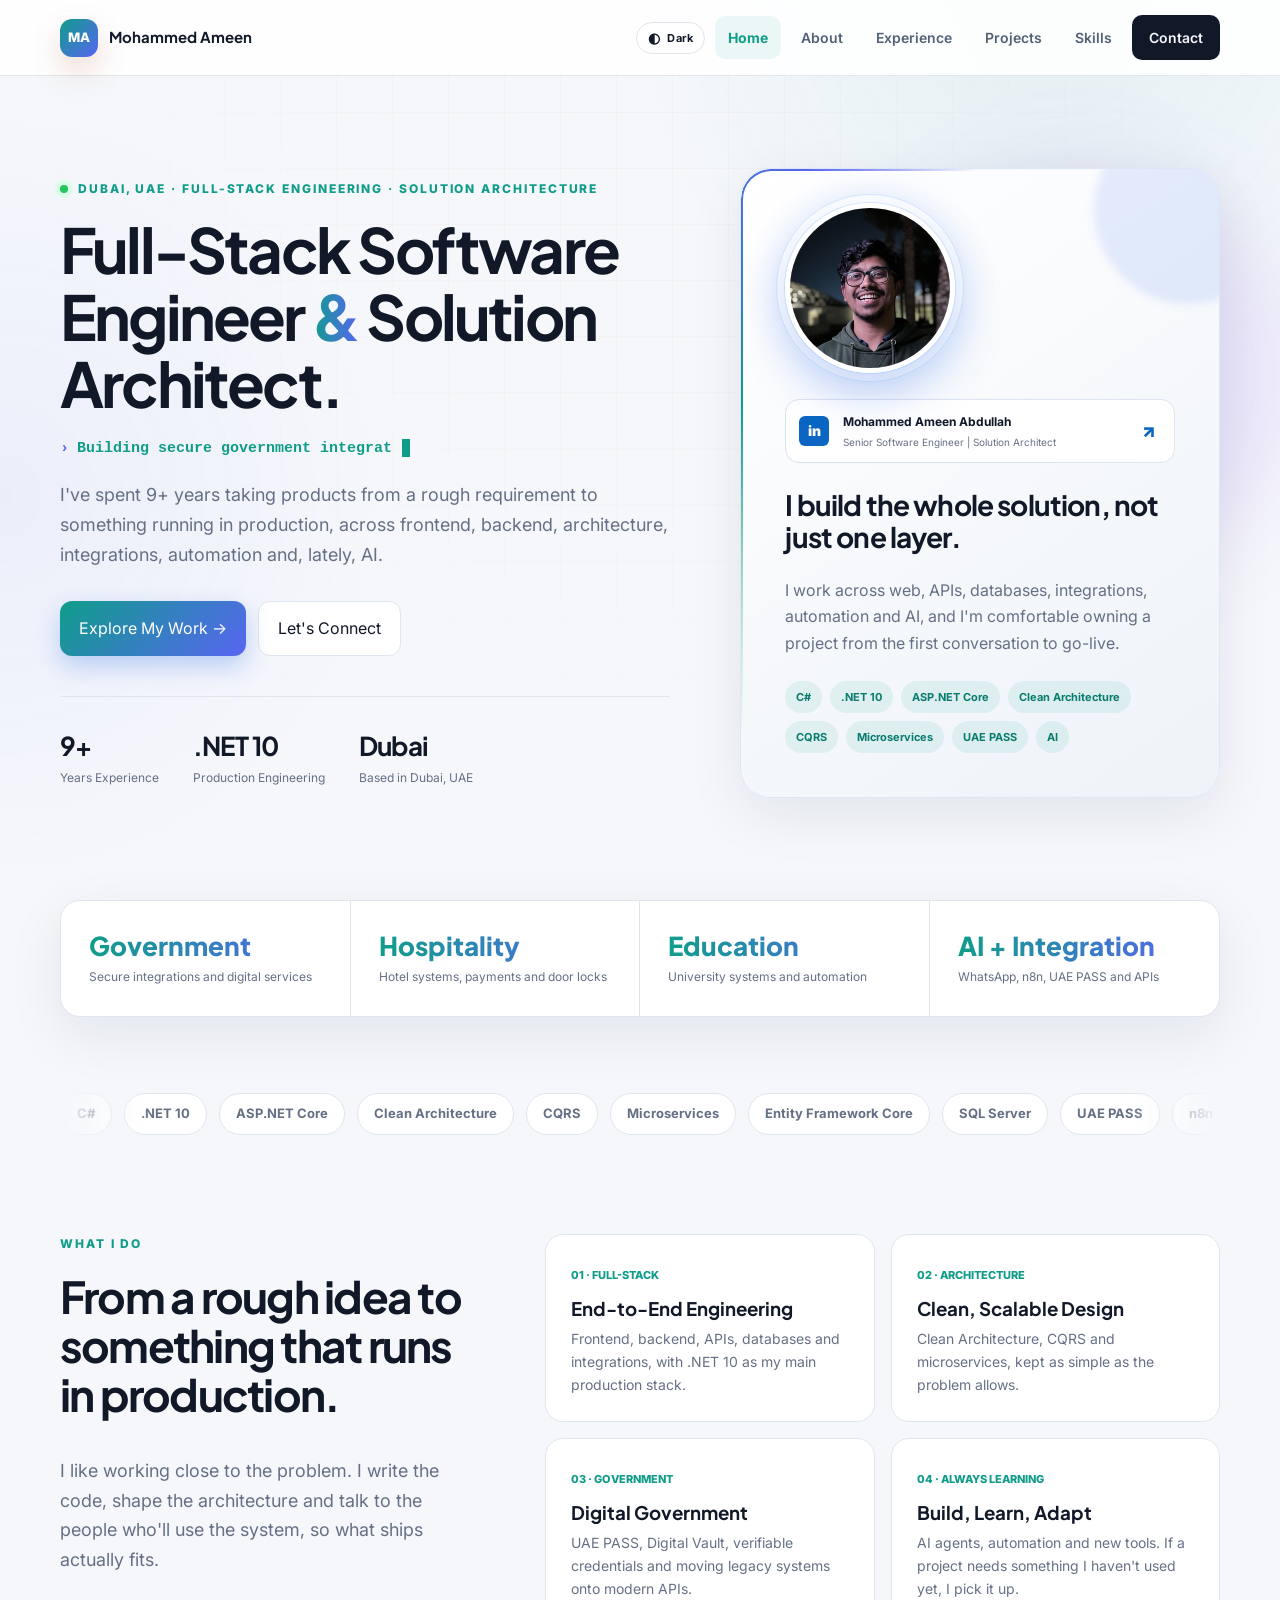
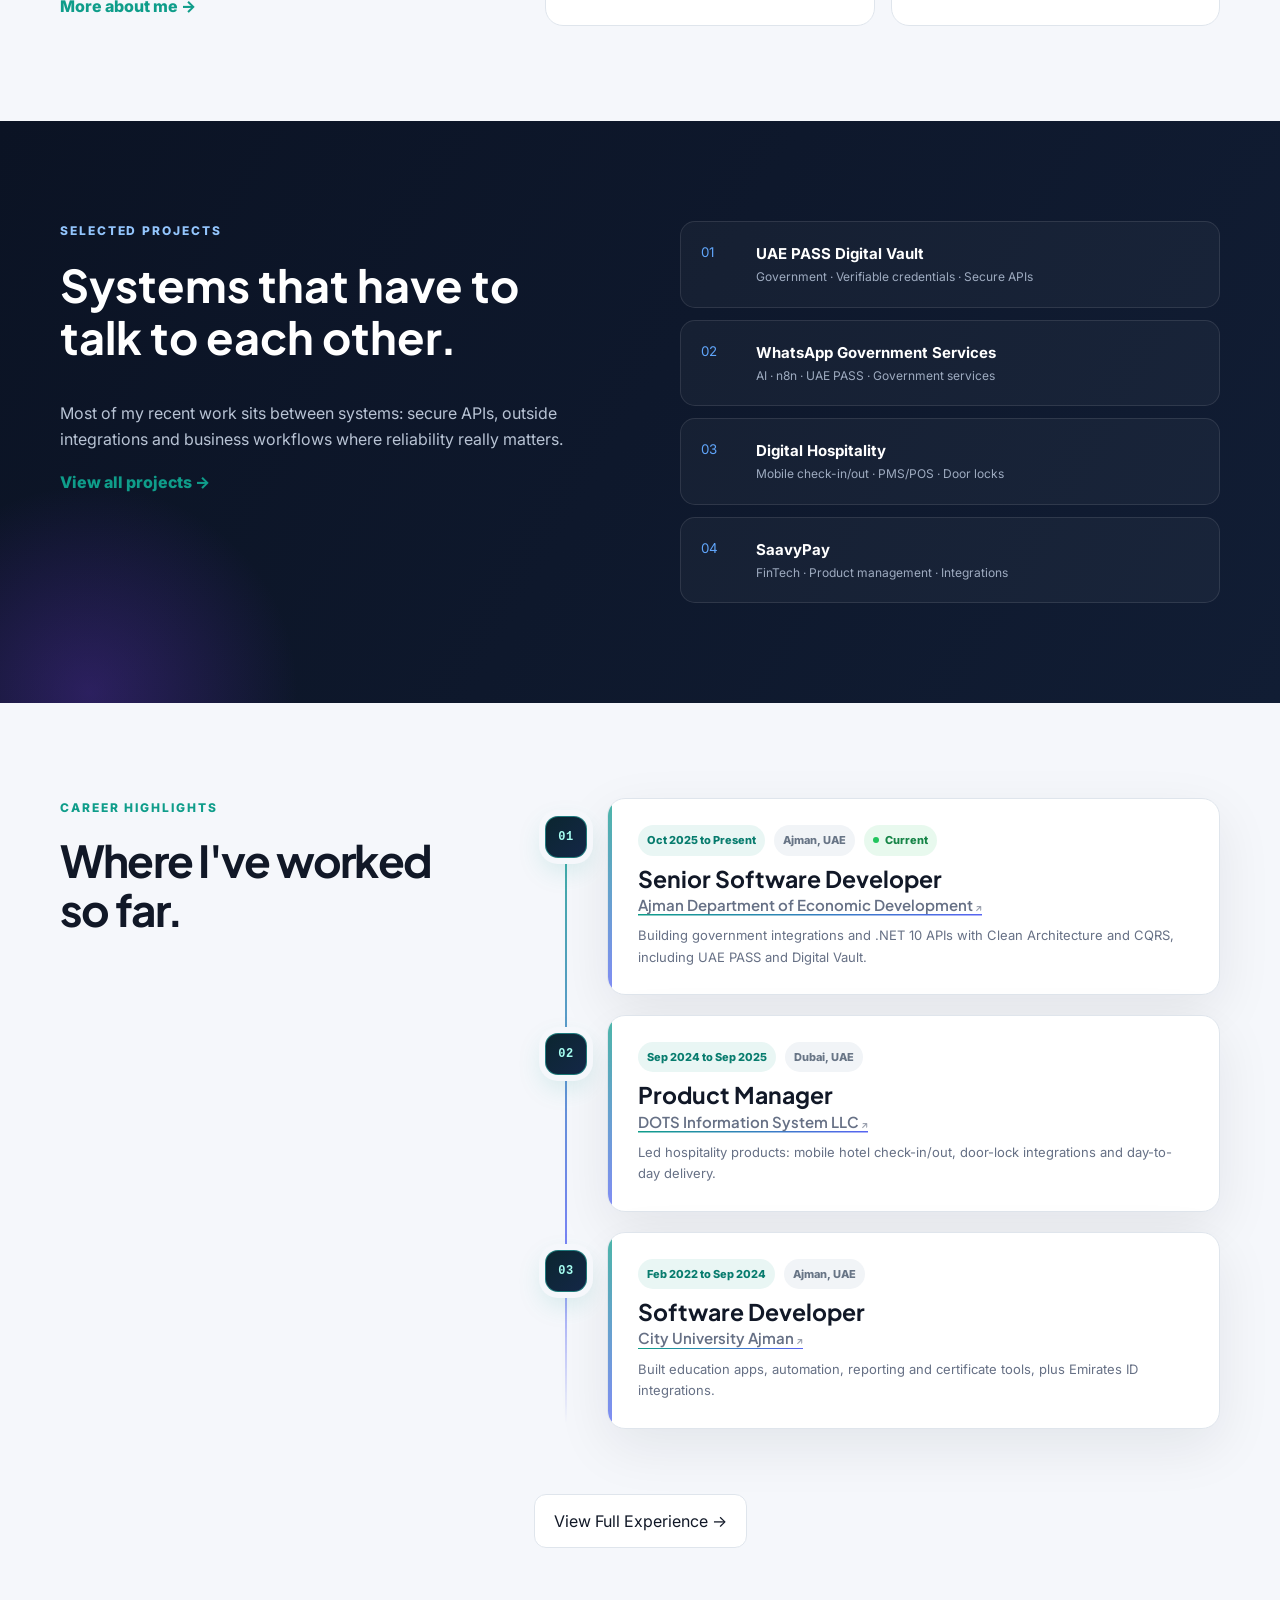
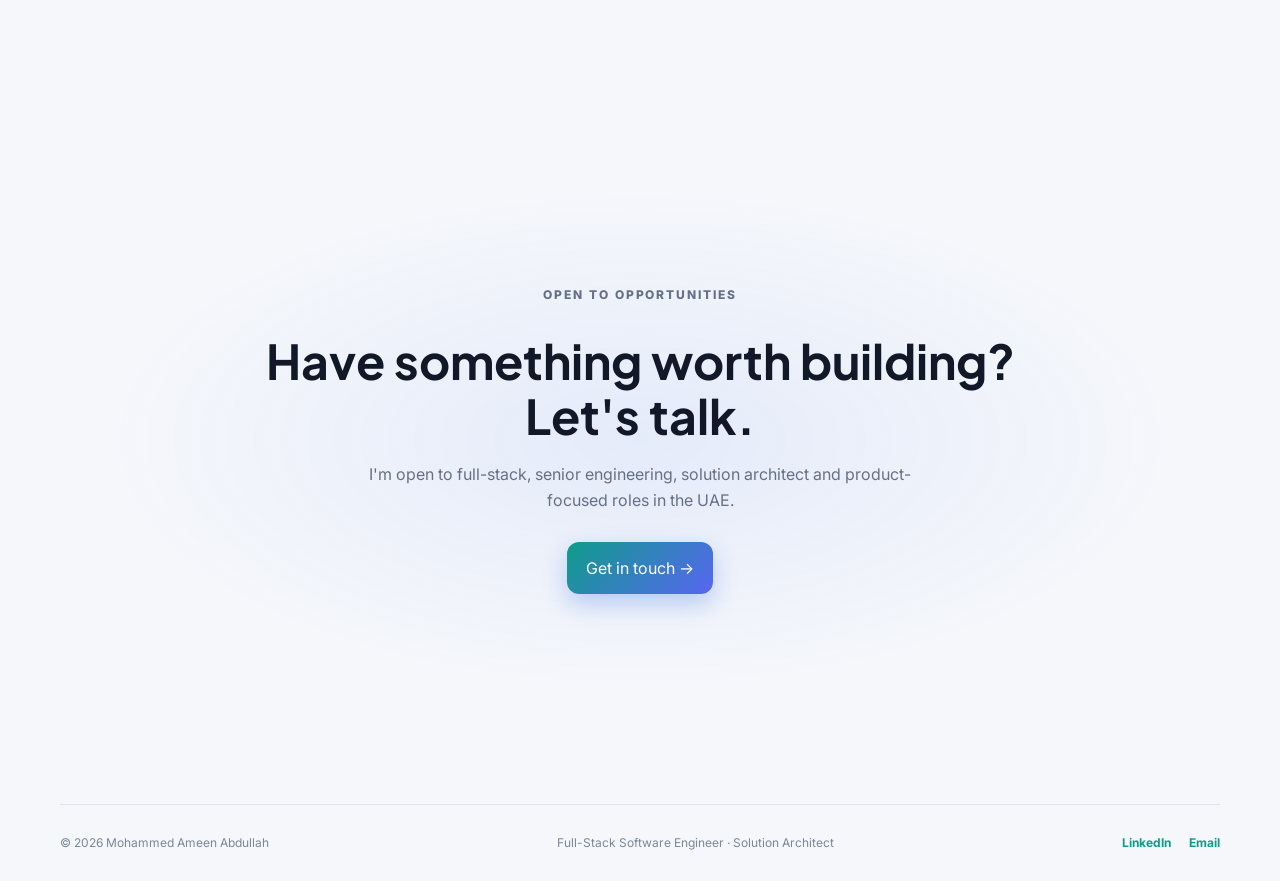
==== index.html @ 60e70b15 "Add files via upload" ====
<!DOCTYPE html>
<html lang="en">
<head>
  <meta charset="UTF-8">
  <meta name="viewport" content="width=device-width, initial-scale=1.0">
  <meta name="description" content="Mohammed Ameen Abdullah is a senior software engineer and solution architect in Dubai. He builds .NET 10 systems, government integrations, UAE PASS services and AI-powered workflows.">
  <meta name="author" content="Mohammed Ameen Abdullah">
  <meta property="og:title" content="Mohammed Ameen Abdullah | Senior Software Engineer & Solution Architect">
  <meta property="og:description" content="Senior .NET 10 engineer and solution architect building enterprise systems, government integrations and AI-powered workflows.">
  <meta property="og:type" content="website">
  <title>Mohammed Ameen Abdullah | Senior Software Engineer & Solution Architect</title>
    <link rel="preconnect" href="https://fonts.googleapis.com">
  <link rel="preconnect" href="https://fonts.gstatic.com" crossorigin>
  <link href="https://fonts.googleapis.com/css2?family=Inter:wght@400;500;600;700;800&family=Plus+Jakarta+Sans:wght@600;700;800&display=swap" rel="stylesheet">
  <link rel="stylesheet" href="styles.css">
  <meta name="theme-color" content="#0f9d8a">
  <script>try{var t=localStorage.getItem('portfolio-theme')||(matchMedia('(prefers-color-scheme: dark)').matches?'dark':'light');document.documentElement.setAttribute('data-theme',t)}catch(e){}</script>
</head>
<body>
  <div class="progress"></div>

  <header class="site-header">
    <a class="brand" href="index.html" aria-label="Mohammed Ameen Abdullah home">
      <span>MA</span>
      <strong>Mohammed Ameen</strong>
    </a>
    <button class="menu" type="button" aria-label="Open navigation" aria-expanded="false"><i></i><i></i><i></i></button>
<button class="theme-toggle" type="button" aria-label="Toggle light and dark theme" title="Toggle theme"><span class="theme-icon">◐</span><span class="theme-label">Theme</span></button>
    <nav class="nav" aria-label="Main navigation">
      <a href="index.html" class="active">Home</a>
      <a href="about.html">About</a>
      <a href="experience.html">Experience</a>
      <a href="projects.html">Projects</a>
      <a href="skills.html">Skills</a>
      <a href="contact.html" class="nav-cta">Contact</a>
    </nav>
  </header>

  <main>
    <section class="hero">
      <div class="reveal">
        <p class="eyebrow"><span class="pulse"></span>DUBAI, UAE · FULL-STACK ENGINEERING · SOLUTION ARCHITECTURE</p>
        <h1>Full-Stack Software Engineer <em>&amp;</em> Solution Architect.</h1>
        <p class="typed-line" aria-live="polite"><b>›</b> <span id="typed">Building secure government integrations</span><i class="caret"></i></p>
        <p class="lead">I've spent 9+ years taking products from a rough requirement to something running in production, across frontend, backend, architecture, integrations, automation and, lately, AI.</p>
        <div class="actions">
          <a class="btn primary" href="projects.html">Explore My Work →</a>
          <a class="btn ghost" href="contact.html">Let's Connect</a>
        </div>
        <div class="quick-facts">
          <div><b data-count="9" data-suffix="+">9+</b><span>Years Experience</span></div>
          <div><b>.NET 10</b><span>Production Engineering</span></div>
          <div><b>Dubai</b><span>Based in Dubai, UAE</span></div>
        </div>
      </div>

      <div class="hero-card profile-hero reveal">
        <div class="card-glow"></div>
        <div class="profile-photo-wrap">
          <img class="profile-photo" src="profile.jpg" alt="Mohammed Ameen Abdullah" onerror="this.style.display='none';this.nextElementSibling.style.display='grid';">
          <div class="profile-mark profile-fallback" aria-hidden="true">MA</div>
        </div>
        <div class="linkedin-profile-badge">
          <span class="linkedin-icon">in</span>
          <div><strong>Mohammed Ameen Abdullah</strong><small>Senior Software Engineer | Solution Architect</small></div>
          <a href="https://www.linkedin.com/in/mhdamn" target="_blank" rel="noopener noreferrer" aria-label="Open LinkedIn profile">↗</a>
        </div>
        <h2>I build the whole solution, not just one layer.</h2>
        <p>I work across web, APIs, databases, integrations, automation and AI, and I'm comfortable owning a project from the first conversation to go-live.</p>
        <div class="mini-stack">
          <span>C#</span><span>.NET 10</span><span>ASP.NET Core</span><span>Clean Architecture</span><span>CQRS</span><span>Microservices</span><span>UAE PASS</span><span>AI</span>
        </div>
      </div>
    </section>

    <div class="stats reveal">
      <div><strong>Government</strong><span>Secure integrations and digital services</span></div>
      <div><strong>Hospitality</strong><span>Hotel systems, payments and door locks</span></div>
      <div><strong>Education</strong><span>University systems and automation</span></div>
      <div><strong>AI + Integration</strong><span>WhatsApp, n8n, UAE PASS and APIs</span></div>
    </div>

    <div class="marquee reveal" aria-label="Technologies">
      <div class="marquee-track">
        <span>C#</span><span>.NET 10</span><span>ASP.NET Core</span><span>Clean Architecture</span><span>CQRS</span><span>Microservices</span><span>Entity Framework Core</span><span>SQL Server</span><span>UAE PASS</span><span>n8n</span><span>AI Agents</span><span>Azure DevOps</span>
        <span>C#</span><span>.NET 10</span><span>ASP.NET Core</span><span>Clean Architecture</span><span>CQRS</span><span>Microservices</span><span>Entity Framework Core</span><span>SQL Server</span><span>UAE PASS</span><span>n8n</span><span>AI Agents</span><span>Azure DevOps</span>
      </div>
    </div>

    <section class="section">
      <div class="split">
        <div class="reveal">
          <p class="eyebrow">WHAT I DO</p>
          <h2 class="section-title">From a rough idea to something that runs in production.</h2>
          <p class="lead">I like working close to the problem. I write the code, shape the architecture and talk to the people who'll use the system, so what ships actually fits.</p>
          <a class="text-link" href="about.html">More about me →</a>
        </div>
        <div class="feature-grid">
          <article class="reveal"><span>01 · FULL-STACK</span><h3>End-to-End Engineering</h3><p>Frontend, backend, APIs, databases and integrations, with .NET 10 as my main production stack.</p></article>
          <article class="reveal"><span>02 · ARCHITECTURE</span><h3>Clean, Scalable Design</h3><p>Clean Architecture, CQRS and microservices, kept as simple as the problem allows.</p></article>
          <article class="reveal"><span>03 · GOVERNMENT</span><h3>Digital Government</h3><p>UAE PASS, Digital Vault, verifiable credentials and moving legacy systems onto modern APIs.</p></article>
          <article class="reveal"><span>04 · ALWAYS LEARNING</span><h3>Build, Learn, Adapt</h3><p>AI agents, automation and new tools. If a project needs something I haven't used yet, I pick it up.</p></article>
        </div>
      </div>
    </section>

    <section class="dark-band">
      <div class="reveal">
        <p class="eyebrow light">SELECTED PROJECTS</p>
        <h2>Systems that have to talk to each other.</h2>
        <p>Most of my recent work sits between systems: secure APIs, outside integrations and business workflows where reliability really matters.</p>
        <a class="text-link" href="projects.html">View all projects →</a>
      </div>
      <div class="project-preview reveal">
        <div><small>01</small><b>UAE PASS Digital Vault</b><span>Government · Verifiable credentials · Secure APIs</span></div>
        <div><small>02</small><b>WhatsApp Government Services</b><span>AI · n8n · UAE PASS · Government services</span></div>
        <div><small>03</small><b>Digital Hospitality</b><span>Mobile check-in/out · PMS/POS · Door locks</span></div>
        <div><small>04</small><b>SaavyPay</b><span>FinTech · Product management · Integrations</span></div>
      </div>
    </section>

    <section class="section">
      <div class="split split-timeline">
        <div class="reveal">
          <p class="eyebrow">CAREER HIGHLIGHTS</p>
          <h2 class="section-title">Where I've worked so far.</h2>
        </div>
        <div class="experience-timeline compact reveal">
          <article class="experience-item is-current"><div class="experience-marker"><span>01</span></div><div class="experience-card"><div class="timeline-meta"><span>Oct 2025 to Present</span><span>Ajman, UAE</span><span class="now-badge"><i></i>Current</span></div><h2>Senior Software Developer</h2><h3><a class="company-link" href="https://www.ajmanded.ae/en" target="_blank" rel="noopener noreferrer">Ajman Department of Economic Development</a></h3><p>Building government integrations and .NET 10 APIs with Clean Architecture and CQRS, including UAE PASS and Digital Vault.</p></div></article>
          <article class="experience-item"><div class="experience-marker"><span>02</span></div><div class="experience-card"><div class="timeline-meta"><span>Sep 2024 to Sep 2025</span><span>Dubai, UAE</span></div><h2>Product Manager</h2><h3><a class="company-link" href="https://www.dotsinfosys.com/" target="_blank" rel="noopener noreferrer">DOTS Information System LLC</a></h3><p>Led hospitality products: mobile hotel check-in/out, door-lock integrations and day-to-day delivery.</p></div></article>
          <article class="experience-item"><div class="experience-marker"><span>03</span></div><div class="experience-card"><div class="timeline-meta"><span>Feb 2022 to Sep 2024</span><span>Ajman, UAE</span></div><h2>Software Developer</h2><h3><a class="company-link" href="https://cu.ac.ae/" target="_blank" rel="noopener noreferrer">City University Ajman</a></h3><p>Built education apps, automation, reporting and certificate tools, plus Emirates ID integrations.</p></div></article>
        </div>
      </div>
      <div class="actions reveal" style="justify-content:center;margin-top:35px"><a class="btn ghost" href="experience.html">View Full Experience →</a></div>
    </section>


    <section class="section">
      <div class="cta reveal">
        <p class="eyebrow">OPEN TO OPPORTUNITIES</p>
        <h2>Have something worth building? Let's talk.</h2>
        <p>I'm open to full-stack, senior engineering, solution architect and product-focused roles in the UAE.</p>
        <a class="btn primary" href="contact.html">Get in touch →</a>
      </div>
    </section>
  </main>
  <footer>
    <span>© 2026 Mohammed Ameen Abdullah</span>
    <span>Full-Stack Software Engineer · Solution Architect</span>
    <span class="footer-links"><a href="https://www.linkedin.com/in/mhdamn" target="_blank" rel="noopener noreferrer">LinkedIn</a><a href="mailto:ameen412@gmail.com">Email</a></span>
  </footer>
  <script src="script.js"></script>
</body>
</html>
---- styles.css ----
:root{
 --bg:#f7f9fc; --surface:#ffffff; --ink:#132238; --muted:#64748b; --line:#e2e8f0;
 --accent:#2563eb; --accent2:#7c3aed; --dark:#101827; --dark2:#172033;
 --shadow:0 18px 50px rgba(15,23,42,.08); --radius:22px; --max:1160px;
}
*{box-sizing:border-box} html{scroll-behavior:smooth} body{margin:0;background:var(--bg);color:var(--ink);font-family:Inter,system-ui,sans-serif;line-height:1.65}
body:before{content:"";position:fixed;inset:0;pointer-events:none;background:radial-gradient(circle at 80% 0%,rgba(37,99,235,.07),transparent 32%),radial-gradient(circle at 0% 60%,rgba(124,58,237,.045),transparent 28%);z-index:-1}
a{color:inherit;text-decoration:none}.site-header{position:sticky;top:0;z-index:20;background:rgba(255,255,255,.86);backdrop-filter:blur(16px);border-bottom:1px solid rgba(226,232,240,.8);height:76px;display:flex;align-items:center;justify-content:space-between;padding:0 max(24px,calc((100vw - var(--max))/2))}
.brand{display:flex;align-items:center;gap:11px;font-weight:800}.brand span{display:grid;place-items:center;width:38px;height:38px;border-radius:12px;background:linear-gradient(135deg,var(--accent),var(--accent2));color:#fff;font-size:13px}.brand strong{font-family:"Plus Jakarta Sans";font-size:15px}
.nav{display:flex;align-items:center;gap:7px}.nav a{padding:10px 13px;border-radius:10px;color:#526174;font-size:14px;font-weight:600;transition:.25s}.nav a:hover,.nav a.active{color:var(--accent);background:#eff6ff}.nav .nav-cta{background:var(--ink);color:#fff;padding:11px 17px}.nav .nav-cta:hover{background:#24364f;color:#fff}
.menu{display:none;border:0;background:none;padding:10px}.menu i{display:block;width:23px;height:2px;background:var(--ink);margin:5px}
main{overflow:hidden}.hero,.section{width:min(var(--max),calc(100% - 48px));margin:auto}.hero{min-height:calc(100vh - 76px);display:grid;grid-template-columns:1.12fr .88fr;gap:70px;align-items:center;padding:75px 0 85px}.eyebrow{font-size:12px;letter-spacing:.16em;font-weight:800;color:var(--accent);margin:0 0 18px;text-transform:uppercase}.eyebrow.light{color:#93c5fd}.pulse{display:inline-block;width:8px;height:8px;border-radius:50%;background:#22c55e;box-shadow:0 0 0 5px #dcfce7;margin-right:10px}
h1,h2,h3{font-family:"Plus Jakarta Sans",Inter,sans-serif;line-height:1.15;margin-top:0}.hero h1{font-size:clamp(43px,5.5vw,70px);letter-spacing:-.055em;margin:0 0 25px;max-width:760px}.hero h1 em{font-style:normal;color:var(--accent)}.lead{font-size:18px;color:var(--muted);max-width:700px}.actions{display:flex;gap:12px;flex-wrap:wrap;margin:32px 0}.btn{display:inline-flex;align-items:center;gap:12px;border-radius:12px;padding:13px 19px;font-weight:700;font-size:14px;transition:transform .25s,box-shadow .25s,background .25s}.btn:hover{transform:translateY(-3px);box-shadow:0 12px 25px rgba(15,23,42,.12)}.primary{background:var(--accent);color:#fff}.ghost{background:#fff;border:1px solid var(--line)}
.quick-facts{display:flex;gap:34px;margin-top:40px}.quick-facts div{display:flex;flex-direction:column}.quick-facts b{font-size:22px}.quick-facts span{font-size:12px;color:var(--muted)}
.hero-card{background:linear-gradient(145deg,#fff,#f1f6ff);border:1px solid #dce6f5;border-radius:30px;padding:44px;box-shadow:var(--shadow);position:relative;overflow:hidden}.card-glow{position:absolute;width:190px;height:190px;border-radius:50%;background:rgba(37,99,235,.11);filter:blur(4px);right:-65px;top:-55px}.profile-mark{width:84px;height:84px;border-radius:24px;display:grid;place-items:center;background:linear-gradient(135deg,var(--accent),var(--accent2));color:#fff;font:800 27px "Plus Jakarta Sans";margin-bottom:34px;box-shadow:0 15px 30px rgba(37,99,235,.25)}.hero-card h2{font-size:30px}.hero-card p{color:var(--muted)}.mini-stack{display:flex;gap:8px;flex-wrap:wrap;margin-top:25px}.mini-stack span,.pill,.tag{display:inline-block;background:#eef4ff;color:#2454a6;border-radius:999px;padding:7px 11px;font-size:11px;font-weight:700}
.stats{display:grid;grid-template-columns:repeat(4,1fr);background:#fff;border:1px solid var(--line);border-radius:20px;box-shadow:var(--shadow);margin-bottom:100px}.stats div{padding:28px;border-right:1px solid var(--line)}.stats div:last-child{border:0}.stats strong{display:block;font:800 29px "Plus Jakarta Sans"}.stats span{font-size:12px;color:var(--muted)}
.section{padding:95px 0}.split{display:grid;grid-template-columns:.75fr 1.25fr;gap:80px}.section-title{font-size:44px;letter-spacing:-.04em}.feature-grid{display:grid;grid-template-columns:1fr 1fr;gap:16px}.feature-grid article,.info-card,.skill-card{background:#fff;border:1px solid var(--line);border-radius:18px;padding:25px;transition:.3s}.feature-grid article:hover,.info-card:hover,.skill-card:hover{transform:translateY(-6px);box-shadow:var(--shadow);border-color:#c7d7f2}.feature-grid span{font-size:11px;color:var(--accent);font-weight:800}.feature-grid h3{margin:12px 0 7px}.feature-grid p,.info-card p,.skill-card p{color:var(--muted);font-size:14px;margin:0}
.dark-band{width:100%;max-width:none;padding:100px max(24px,calc((100vw - var(--max))/2));background:linear-gradient(120deg,var(--dark),var(--dark2));color:#fff;display:grid;grid-template-columns:1fr 1fr;gap:80px}.dark-band h2{font-size:45px;max-width:650px}.dark-band p{color:#b8c3d4;max-width:620px}.text-link{color:#93c5fd;font-weight:800}.project-preview{display:grid;gap:12px}.project-preview div{border:1px solid rgba(255,255,255,.1);padding:20px;border-radius:15px;display:grid;grid-template-columns:45px 1fr;column-gap:10px;background:rgba(255,255,255,.035);transition:.25s}.project-preview div:hover{transform:translateX(6px);background:rgba(255,255,255,.07)}.project-preview small{grid-row:span 2;color:#60a5fa}.project-preview b{font-size:15px}.project-preview span{color:#9eabc0;font-size:12px}.cta{text-align:center;padding:115px 0}.cta h2{font-size:48px;max-width:780px;margin:0 auto 18px}.cta p{color:var(--muted);max-width:600px;margin:0 auto 28px}
.page-hero{width:min(900px,calc(100% - 48px));margin:auto;padding:105px 0 55px}.page-hero h1{font-size:clamp(44px,6vw,68px);letter-spacing:-.05em}.page-hero .lead{font-size:19px}.content-section{display:grid;grid-template-columns:1.3fr .7fr;gap:60px}.prose h2{font-size:34px}.prose p{color:#536174;font-size:16px}.highlight-card{background:#fff;border:1px solid var(--line);border-radius:22px;padding:30px;box-shadow:var(--shadow)}.highlight-card h3{font-size:22px}.highlight-card li{margin:12px 0;color:#536174}.cards-3{display:grid;grid-template-columns:repeat(3,1fr);gap:16px}.info-card span{color:var(--accent);font-size:11px;font-weight:800;text-transform:uppercase;letter-spacing:.12em}.info-card h3{margin:12px 0}.education{border-top:1px solid var(--line)}.education h2{font-size:32px}.education p{color:var(--muted)}.timeline{position:relative}.timeline:before{content:"";position:absolute;left:10px;top:95px;bottom:80px;width:1px;background:#dbe4ef}.timeline-card{position:relative;margin:0 0 25px;padding:30px 35px 32px 55px;background:#fff;border:1px solid var(--line);border-radius:20px;box-shadow:0 8px 30px rgba(15,23,42,.04)}.timeline-dot{position:absolute;left:3px;top:34px;width:15px;height:15px;border-radius:50%;background:var(--accent);border:4px solid #dbeafe}.timeline-meta{display:flex;gap:12px;margin-bottom:16px}.timeline-meta span{font-size:11px;font-weight:800;color:var(--accent);background:#eff6ff;padding:6px 9px;border-radius:999px}.timeline-meta span+span{color:#66758a;background:#f1f5f9}.timeline-card h2{margin-bottom:5px}.timeline-card h3{margin-bottom:2px;color:#42536b}.muted{color:var(--muted);font-size:13px}.timeline-card p{color:#536174}.timeline-card li{margin:8px 0;color:#536174}.project-list{display:grid;gap:18px}.project-card{display:grid;grid-template-columns:85px 1fr;gap:25px;background:#fff;border:1px solid var(--line);border-radius:22px;padding:32px;transition:.3s}.project-card:hover{transform:translateY(-5px);box-shadow:var(--shadow)}.project-num{font:800 25px "Plus Jakarta Sans";color:#c1cfdf}.project-card h2{font-size:27px;margin:10px 0}.project-card p{color:var(--muted)}.project-card li{color:#536174;margin:8px 0}.skill-grid{display:grid;grid-template-columns:repeat(3,1fr);gap:16px}.skill-card h3{margin-bottom:9px;font-size:18px}.compact{margin-top:30px}.contact-grid{display:grid;grid-template-columns:1fr 1fr;gap:90px;align-items:start}.contact-grid h2{font-size:47px}.contact-card{background:#fff;border:1px solid var(--line);border-radius:22px;box-shadow:var(--shadow);overflow:hidden}.contact-card>a,.contact-card>div{display:flex;flex-direction:column;padding:25px;border-bottom:1px solid var(--line)}.contact-card>*:last-child{border-bottom:0}.contact-card span{font-size:11px;text-transform:uppercase;letter-spacing:.12em;color:var(--muted);font-weight:800}.contact-card strong{font-size:18px;margin-top:4px}.note{padding:24px;border:1px dashed #bfd0e5;border-radius:16px;background:#fff;color:var(--muted)}footer{border-top:1px solid var(--line);width:min(var(--max),calc(100% - 48px));margin:auto;padding:28px 0;display:flex;justify-content:space-between;color:#7a8798;font-size:12px}.progress{position:fixed;z-index:100;top:0;left:0;height:3px;width:0;background:linear-gradient(90deg,var(--accent),var(--accent2))}
.reveal{opacity:0;transform:translateY(22px);transition:opacity .75s ease,transform .75s cubic-bezier(.2,.7,.2,1)}.reveal.visible{opacity:1;transform:none}
@media(max-width:850px){.nav{display:none;position:absolute;left:16px;right:16px;top:68px;background:#fff;border:1px solid var(--line);padding:10px;border-radius:15px;box-shadow:var(--shadow);flex-direction:column;align-items:stretch}.nav.open{display:flex}.nav a{padding:12px}.menu{display:block}.hero,.split,.content-section,.dark-band,.contact-grid{grid-template-columns:1fr}.hero{padding-top:60px;gap:45px}.hero-card{padding:32px}.stats{grid-template-columns:1fr 1fr}.stats div:nth-child(2){border-right:0}.stats div{border-bottom:1px solid var(--line)}.feature-grid,.cards-3,.skill-grid{grid-template-columns:1fr 1fr}.dark-band{gap:45px}.section-title{font-size:38px}.page-hero{padding-top:75px}}
@media(max-width:560px){.hero,.section,.page-hero{width:min(100% - 32px, var(--max))}.site-header{padding:0 16px}.brand strong{font-size:13px}.hero h1{font-size:43px}.quick-facts{gap:20px}.stats{grid-template-columns:1fr}.stats div,.stats div:nth-child(2){border-right:0}.feature-grid,.cards-3,.skill-grid{grid-template-columns:1fr}.dark-band{padding:75px 16px}.dark-band h2,.cta h2{font-size:36px}.project-card{grid-template-columns:1fr}.project-num{font-size:19px}.timeline-card{padding-left:35px}.timeline:before{left:7px}.timeline-dot{left:0}footer{flex-direction:column;gap:7px}.contact-grid h2{font-size:38px}}


/* Company links / office details */
.company-meta{
  display:flex;
  flex-wrap:wrap;
  align-items:center;
  gap:10px 18px;
  margin:9px 0 16px;
}
.company-meta a{
  display:inline-flex;
  align-items:center;
  gap:5px;
  color:var(--accent);
  background:#eff6ff;
  border:1px solid #dbeafe;
  padding:7px 11px;
  border-radius:999px;
  font-size:11px;
  font-weight:800;
  transition:.25s ease;
}
.company-meta a:hover{
  background:#dbeafe;
  transform:translateY(-2px);
}
.company-meta span{
  color:#7b8798;
  font-size:11px;
  font-weight:600;
}

.experience-note{
  color:#7b8798;
  font-size:12px;
  margin:0 0 22px 0;
  padding-left:2px;
}

/* LinkedIn / profile enhancements */
.linkedin-btn{background:#0a66c2;color:#fff;border-color:#0a66c2}
.linkedin-btn:hover{background:#084f96;color:#fff}
.profile-hero{padding-top:34px}
.profile-photo-wrap{position:relative;width:132px;height:132px;margin-bottom:22px}
.profile-photo,.profile-fallback{width:132px;height:132px;border-radius:50%;object-fit:cover}
.profile-photo{border:5px solid #fff;box-shadow:0 15px 35px rgba(37,99,235,.2)}
.profile-fallback{display:grid;place-items:center;background:linear-gradient(135deg,var(--accent),var(--accent2));color:#fff;font:800 38px "Plus Jakarta Sans",Inter,sans-serif;box-shadow:0 15px 35px rgba(37,99,235,.2)}
.linkedin-profile-badge{display:grid;grid-template-columns:34px 1fr 25px;align-items:center;gap:10px;padding:12px 13px;margin:0 0 26px;border:1px solid #dbe4ef;border-radius:14px;background:#fff}
.linkedin-icon,.linkedin-big-icon{display:grid;place-items:center;background:#0a66c2;color:#fff;font-weight:900;border-radius:6px}
.linkedin-icon{width:30px;height:30px;font-size:14px}
.linkedin-profile-badge strong,.linkedin-profile-badge small{display:block}
.linkedin-profile-badge strong{font-size:12px}
.linkedin-profile-badge small{font-size:10px;color:var(--muted);margin-top:2px}
.linkedin-profile-badge>a{color:#0a66c2;font-weight:900;font-size:18px;text-align:center}
.linkedin-section{padding-top:30px}
.linkedin-card{display:grid;grid-template-columns:62px 1fr auto;align-items:center;gap:25px;padding:32px;background:#fff;border:1px solid #dbe4ef;border-radius:22px;box-shadow:var(--shadow)}
.linkedin-card h2{margin:0 0 8px;font-size:30px}
.linkedin-card p:not(.eyebrow){color:var(--muted);margin:0;max-width:700px}
.linkedin-big-icon{width:62px;height:62px;font-size:27px;border-radius:15px}
footer a{color:var(--accent);font-weight:700}
@media(max-width:850px){.linkedin-card{grid-template-columns:62px 1fr}.linkedin-card .btn{grid-column:1/-1;justify-self:start}}
@media(max-width:560px){.linkedin-card{grid-template-columns:1fr}.linkedin-big-icon{width:56px;height:56px}.profile-photo-wrap,.profile-photo,.profile-fallback{width:112px;height:112px}}

/* =========================
   FUTURISTIC THEME SYSTEM
   ========================= */
:root{
  --bg:#f7f9fc; --surface:#ffffff; --surface2:#f0f5fb; --ink:#132238; --muted:#64748b; --line:#e2e8f0;
  --accent:#2563eb; --accent2:#7c3aed; --dark:#101827; --dark2:#172033;
  --shadow:0 18px 50px rgba(15,23,42,.08); --radius:22px; --max:1160px;
}
html[data-theme="dark"]{
  --bg:#070b14; --surface:#0d1422; --surface2:#111b2d; --ink:#edf5ff; --muted:#9aa9bd; --line:#223149;
  --accent:#5ea1ff; --accent2:#a879ff; --dark:#040812; --dark2:#0d1730;
  --shadow:0 22px 70px rgba(0,0,0,.35);
}
html[data-theme="dark"] body:before{
  background:radial-gradient(circle at 78% 0%,rgba(37,99,235,.16),transparent 30%),radial-gradient(circle at 5% 65%,rgba(124,58,237,.11),transparent 28%);
}
html[data-theme="dark"] .site-header{background:rgba(7,11,20,.82);border-bottom-color:rgba(57,76,106,.65)}
html[data-theme="dark"] .nav a{color:#aebbd0}
html[data-theme="dark"] .nav a:hover,html[data-theme="dark"] .nav a.active{color:#fff;background:#14233b}
html[data-theme="dark"] .nav .nav-cta{background:#edf5ff;color:#07101d}
html[data-theme="dark"] .menu i{background:#edf5ff}
html[data-theme="dark"] .theme-toggle{background:#111c2e;border-color:#2c405e;color:#eaf3ff}
html[data-theme="dark"] .ghost{background:#0d1422;border-color:#2a3b56;color:#eaf3ff}
html[data-theme="dark"] .hero-card,
html[data-theme="dark"] .stats,
html[data-theme="dark"] .feature-grid article,
html[data-theme="dark"] .info-card,
html[data-theme="dark"] .skill-card,
html[data-theme="dark"] .highlight-card,
html[data-theme="dark"] .experience-card,
html[data-theme="dark"] .project-card,
html[data-theme="dark"] .contact-card,
html[data-theme="dark"] .linkedin-card,
html[data-theme="dark"] .note{
  background:linear-gradient(145deg,var(--surface),var(--surface2));
  border-color:var(--line);
  box-shadow:var(--shadow);
}
html[data-theme="dark"] .profile-photo{border-color:#17253a}
html[data-theme="dark"] .linkedin-profile-badge{background:#101a2b;border-color:#2a3b56}
html[data-theme="dark"] .linkedin-profile-badge strong{color:#edf5ff}
html[data-theme="dark"] .company-meta a{background:#10223d;border-color:#244267}
html[data-theme="dark"] .company-meta span{color:#91a1b7}
html[data-theme="dark"] .timeline-meta span{background:#102443;color:#79b2ff}
html[data-theme="dark"] .timeline-meta span+span{background:#182438;color:#aab8ca}
html[data-theme="dark"] .mini-stack span,html[data-theme="dark"] .pill,html[data-theme="dark"] .tag{background:#112441;color:#a9ceff}
html[data-theme="dark"] .prose p,
html[data-theme="dark"] .highlight-card li,
html[data-theme="dark"] .timeline-card p,
html[data-theme="dark"] .timeline-card li,
html[data-theme="dark"] .project-card li{color:#a7b5c8}
html[data-theme="dark"] footer{border-color:var(--line);color:#8190a6}
html[data-theme="dark"] .page-hero .lead,
html[data-theme="dark"] .lead{color:#aab8ca}
html[data-theme="dark"] .nav{background:#0d1422;border-color:#2a3b56}
html[data-theme="dark"] .experience-marker span{background:#101f36;border-color:#2c4c77;color:#7db8ff}

/* Theme control */
.theme-toggle{
  display:inline-flex;align-items:center;gap:7px;border:1px solid var(--line);background:var(--surface);
  color:var(--ink);border-radius:999px;padding:8px 11px;font:700 11px Inter,sans-serif;cursor:pointer;
  transition:.25s; margin-left:auto; margin-right:10px;
}
.theme-toggle:hover{transform:translateY(-2px);box-shadow:var(--shadow)}
.theme-icon{font-size:14px;line-height:1}
.theme-label{letter-spacing:.04em}

/* Better profile photo treatment */
.profile-photo-wrap{width:170px;height:170px}
.profile-photo,.profile-fallback{width:170px;height:170px}
.profile-photo{object-position:center center;box-shadow:0 0 0 1px rgba(96,165,250,.25),0 22px 50px rgba(37,99,235,.24)}
.profile-photo-wrap:after{
  content:"";position:absolute;inset:-9px;border-radius:50%;border:1px solid rgba(96,165,250,.25);
  box-shadow:0 0 35px rgba(37,99,235,.12);pointer-events:none;
}
@media(max-width:560px){.profile-photo-wrap,.profile-photo,.profile-fallback{width:130px;height:130px}}

/* =========================
   FIXED EXPERIENCE TIMELINE
   ========================= */
.experience-timeline-section{padding-top:25px}
.experience-timeline{position:relative;max-width:980px;margin:0 auto;padding:20px 0 60px}
.experience-timeline:before{
  content:"";position:absolute;left:28px;top:20px;bottom:35px;width:2px;
  background:linear-gradient(var(--accent),rgba(124,58,237,.25),transparent);
}
.experience-item{position:relative;padding-left:78px;margin:0 0 28px}
.experience-marker{
  position:absolute;left:0;top:24px;width:58px;height:58px;border-radius:18px;
  display:grid;place-items:center;background:linear-gradient(135deg,#10223f,#1b2d4b);
  border:1px solid rgba(96,165,250,.4);box-shadow:0 0 0 6px var(--bg),0 12px 30px rgba(37,99,235,.18);z-index:2;
}
.experience-marker span{font:800 12px "Plus Jakarta Sans";color:#7db8ff}
.experience-card{
  position:relative;padding:32px 34px;background:var(--surface);border:1px solid var(--line);border-radius:24px;
  box-shadow:var(--shadow);transition:.3s;overflow:hidden;
}
.experience-card:before{
  content:"";position:absolute;left:0;top:0;width:4px;height:100%;background:linear-gradient(var(--accent),var(--accent2));opacity:.75
}
.experience-card:hover{transform:translateY(-4px);border-color:rgba(96,165,250,.45)}
.experience-heading{display:flex;justify-content:space-between;gap:20px;align-items:flex-start}
.experience-heading h2{margin-bottom:6px;font-size:27px}
.experience-heading h3{margin:0;color:var(--muted);font-size:17px}
.experience-location{font-size:11px;font-weight:800;color:var(--muted);white-space:nowrap;padding-top:4px}
.experience-card>p{color:var(--muted)}
.experience-card ul{padding-left:20px}
.experience-tech{display:flex;flex-wrap:wrap;gap:7px;margin-top:20px}
.experience-tech span{font-size:10px;font-weight:800;padding:6px 9px;border-radius:999px;background:#eef4ff;color:#2454a6}
html[data-theme="dark"] .experience-tech span{background:#102441;color:#9bc8ff}
@media(max-width:650px){
  .experience-timeline{padding-left:0}
  .experience-timeline:before{left:17px}
  .experience-item{padding-left:48px}
  .experience-marker{left:-11px;width:56px;height:56px;border-radius:16px}
  .experience-card{padding:27px 22px}
  .experience-heading{display:block}
  .experience-location{display:block;margin-top:8px}
}

/* More visual project cards */
.project-feature{border-top:3px solid transparent;background-image:linear-gradient(var(--surface),var(--surface)),linear-gradient(90deg,var(--accent),var(--accent2));background-origin:border-box;background-clip:padding-box,border-box}
.project-tech{display:flex;flex-wrap:wrap;gap:7px;margin-top:18px}
.project-tech span{font-size:10px;font-weight:800;padding:6px 9px;border-radius:999px;background:#eef4ff;color:#2454a6}
html[data-theme="dark"] .project-tech span{background:#102441;color:#9bc8ff}
.project-list{max-width:1000px;margin:0 auto}

/* Contact LinkedIn */
.linkedin-contact{
  display:grid;grid-template-columns:70px 1fr auto;gap:25px;align-items:center;
  padding:35px;background:linear-gradient(135deg,#0a66c2,#174ea6);color:#fff;border-radius:24px;
  box-shadow:0 24px 60px rgba(10,102,194,.22)
}
.linkedin-contact .eyebrow{color:#b9dcff}
.linkedin-contact h2{margin:0 0 8px;font-size:30px}
.linkedin-contact p:not(.eyebrow){margin:0;color:#dbeafe}
.linkedin-contact .btn{background:#fff;color:#0a66c2;border:0}
.linkedin-contact .btn:hover{background:#eef7ff}
@media(max-width:750px){.linkedin-contact{grid-template-columns:1fr}.linkedin-contact .btn{justify-self:start}}

/* Make generic timeline on homepage safe */
main>.section .timeline:not(.experience-timeline){position:relative}

/* =========================
   FIXES + POLISH (v4)
   ========================= */
body{font-family:Inter,system-ui,-apple-system,"Segoe UI",sans-serif;-webkit-font-smoothing:antialiased}
h1,h2,h3,.brand strong,.stats strong,.project-num{font-family:"Plus Jakarta Sans",Inter,system-ui,sans-serif}
::selection{background:var(--accent);color:#fff}
:focus-visible{outline:2px solid var(--accent);outline-offset:3px;border-radius:8px}

/* FIX: fallback badge was always visible and covered the photo */
.profile-fallback{display:none}
.profile-photo-wrap{margin-bottom:26px}

/* FIX: stats strip bled edge to edge */
.stats{width:min(var(--max),calc(100% - 48px));margin:0 auto 70px;background:var(--surface)}
.stats div{transition:background .25s}
.stats div:hover{background:rgba(37,99,235,.05)}
.stats strong{background:linear-gradient(90deg,var(--accent),var(--accent2));-webkit-background-clip:text;background-clip:text;-webkit-text-fill-color:transparent;font-size:26px}
html[data-theme="dark"] .stats{background:linear-gradient(145deg,var(--surface),var(--surface2))}

/* FIX: homepage timeline cards stayed white in dark mode */
.timeline-card{background:var(--surface);transition:transform .3s,border-color .3s,box-shadow .3s}
.timeline-card:hover{transform:translateY(-4px);border-color:rgba(96,165,250,.5);box-shadow:var(--shadow)}
html[data-theme="dark"] .timeline-card{background:linear-gradient(145deg,var(--surface),var(--surface2));border-color:var(--line)}
html[data-theme="dark"] .timeline-card h3{color:#b7c4d8}
html[data-theme="dark"] .timeline:before{background:#26364f}
html[data-theme="dark"] .timeline-dot{border-color:#16294a}
html[data-theme="dark"] .stats span,html[data-theme="dark"] .quick-facts span{color:var(--muted)}
.timeline-card h2{font-size:22px}
.timeline-card h3{font-size:16px;font-weight:600}

/* Hero polish */
.hero{position:relative}
.hero:before{content:"";position:absolute;z-index:-1;width:520px;height:520px;right:-120px;top:40px;border-radius:50%;
  background:radial-gradient(circle,rgba(37,99,235,.18),rgba(124,58,237,.10) 45%,transparent 70%);filter:blur(30px);animation:float 12s ease-in-out infinite}
@keyframes float{0%,100%{transform:translate(0,0) scale(1)}50%{transform:translate(-30px,30px) scale(1.06)}}
.hero h1 em{background:linear-gradient(90deg,var(--accent),var(--accent2));-webkit-background-clip:text;background-clip:text;-webkit-text-fill-color:transparent}
.hero h1{line-height:1.08}
.btn.primary{background:linear-gradient(135deg,var(--accent),var(--accent2));box-shadow:0 10px 24px rgba(37,99,235,.28)}
.btn.primary:hover{box-shadow:0 14px 32px rgba(37,99,235,.38)}
.quick-facts{padding-top:28px;border-top:1px solid var(--line)}
.quick-facts b{font-family:"Plus Jakarta Sans",Inter,sans-serif;font-size:26px;letter-spacing:-.03em}
.hero-card{transition:transform .4s cubic-bezier(.2,.7,.2,1),box-shadow .4s}
.hero-card:hover{transform:translateY(-6px) rotate(-.4deg)}
.profile-hero{background:linear-gradient(145deg,var(--surface),var(--surface2))}
.hero-card h2{font-size:28px;letter-spacing:-.03em}
.mini-stack span{transition:transform .2s,background .2s}
.mini-stack span:hover{transform:translateY(-2px);background:var(--accent);color:#fff}

/* Tech marquee */
.marquee{width:min(var(--max),calc(100% - 48px));margin:0 auto;overflow:hidden;padding:6px 0 4px;
  -webkit-mask-image:linear-gradient(90deg,transparent,#000 8%,#000 92%,transparent);mask-image:linear-gradient(90deg,transparent,#000 8%,#000 92%,transparent)}
.marquee-track{display:flex;gap:12px;width:max-content;animation:scroll 38s linear infinite}
.marquee:hover .marquee-track{animation-play-state:paused}
.marquee-track span{white-space:nowrap;padding:9px 16px;border:1px solid var(--line);border-radius:999px;background:var(--surface);color:var(--muted);font-size:13px;font-weight:700}
@keyframes scroll{to{transform:translateX(-50%)}}

/* Section polish */
.section-title{font-size:clamp(32px,4vw,44px);line-height:1.12}
.feature-grid article{position:relative;overflow:hidden}
.feature-grid article:before{content:"";position:absolute;left:0;top:0;height:3px;width:0;background:linear-gradient(90deg,var(--accent),var(--accent2));transition:width .4s}
.feature-grid article:hover:before{width:100%}
.dark-band{position:relative;overflow:hidden}
.dark-band:before{content:"";position:absolute;width:420px;height:420px;left:-120px;bottom:-200px;border-radius:50%;background:radial-gradient(circle,rgba(124,58,237,.28),transparent 70%)}
.dark-band>*{position:relative}
.text-link{display:inline-block;transition:transform .2s}
.text-link:hover{transform:translateX(5px)}
.linkedin-card,.cta{transition:transform .3s}
.cta{background:radial-gradient(ellipse at center,rgba(37,99,235,.08),transparent 65%)}

/* Header + nav */
.site-header{transition:box-shadow .3s}
.site-header.scrolled{box-shadow:0 8px 30px rgba(15,23,42,.08)}
.nav a.active{font-weight:700}
.nav-cta.active{background:var(--ink)!important;color:#fff!important}
html[data-theme="dark"] .nav-cta.active{background:#edf5ff!important;color:#07101d!important}

/* Reveal stagger */
.feature-grid article:nth-child(2){transition-delay:.08s}.feature-grid article:nth-child(3){transition-delay:.16s}.feature-grid article:nth-child(4){transition-delay:.24s}

/* Mobile fixes */
@media(max-width:850px){.stats,.marquee{width:calc(100% - 32px)}.hero:before{width:320px;height:320px;right:-100px}.menu{margin-left:6px}.hero{min-height:auto}}
@media(max-width:560px){.stats strong{font-size:22px}.theme-label{display:none}.quick-facts{flex-wrap:wrap}.timeline-card{padding:26px 22px 28px 40px}.timeline-meta{flex-wrap:wrap}}

@media(prefers-reduced-motion:reduce){*,*:before{animation:none!important;transition:none!important}.reveal{opacity:1;transform:none}}

/* Link contrast on light sections, tighter hero headline */
.section .text-link{color:var(--accent)}
.hero h1{font-size:clamp(40px,4.9vw,62px);letter-spacing:-.045em}

/* =========================================
   FUTURISTIC LAYER (v5)
   ========================================= */
@property --ang{syntax:"<angle>";initial-value:0deg;inherits:false}

/* Tech grid backdrop */
body:after{content:"";position:fixed;inset:0;z-index:-1;pointer-events:none;
  background-image:linear-gradient(rgba(37,99,235,.06) 1px,transparent 1px),linear-gradient(90deg,rgba(37,99,235,.06) 1px,transparent 1px);
  background-size:56px 56px;-webkit-mask-image:radial-gradient(ellipse at 50% 0%,#000,transparent 70%);mask-image:radial-gradient(ellipse at 50% 0%,#000,transparent 70%)}
html[data-theme="dark"] body:after{background-image:linear-gradient(rgba(94,161,255,.07) 1px,transparent 1px),linear-gradient(90deg,rgba(94,161,255,.07) 1px,transparent 1px)}

/* Typed line */
.typed-line{font:600 15px ui-monospace,"SF Mono",Menlo,Consolas,monospace;color:var(--accent);margin:-6px 0 20px;min-height:24px;display:flex;align-items:center;gap:8px}
.typed-line b{color:var(--accent2)}
.caret{display:inline-block;width:8px;height:18px;background:var(--accent);margin-left:2px;animation:blink 1s steps(2) infinite}
@keyframes blink{50%{opacity:0}}

/* Animated neon border on hero card */
.hero-card{isolation:isolate}
.hero-card:after{content:"";position:absolute;inset:0;border-radius:inherit;padding:1.5px;pointer-events:none;z-index:2;
  background:conic-gradient(from var(--ang),transparent 0 62%,var(--accent) 80%,var(--accent2) 92%,transparent 100%);
  -webkit-mask:linear-gradient(#000 0 0) content-box,linear-gradient(#000 0 0);-webkit-mask-composite:xor;mask-composite:exclude;animation:spin 7s linear infinite}
@keyframes spin{to{--ang:360deg}}

/* Cursor spotlight on cards */
.spot{position:relative;overflow:hidden}
.spot:after{content:"";position:absolute;inset:0;pointer-events:none;opacity:0;transition:opacity .35s;border-radius:inherit;
  background:radial-gradient(380px circle at var(--mx,50%) var(--my,50%),rgba(37,99,235,.13),transparent 60%)}
.spot:hover:after{opacity:1}
html[data-theme="dark"] .spot:after{background:radial-gradient(380px circle at var(--mx,50%) var(--my,50%),rgba(94,161,255,.16),transparent 60%)}
.hero-card.spot:after{opacity:1;background:conic-gradient(from var(--ang),transparent 0 62%,var(--accent) 80%,var(--accent2) 92%,transparent 100%);padding:1.5px;inset:0;-webkit-mask:linear-gradient(#000 0 0) content-box,linear-gradient(#000 0 0);-webkit-mask-composite:xor;mask-composite:exclude;animation:spin 7s linear infinite}

/* ---------- Unified timeline (home + experience) ---------- */
.experience-timeline:before{width:2px;background:var(--line);opacity:.9}
.experience-timeline:after{content:"";position:absolute;left:28px;top:20px;width:2px;
  height:calc((100% - 55px) * var(--p,0));background:linear-gradient(var(--accent),var(--accent2));
  box-shadow:0 0 14px var(--accent),0 0 3px var(--accent2);border-radius:2px;transition:height .15s linear;z-index:1}
.experience-marker{background:linear-gradient(135deg,#0d1a30,#1c2f52);border:1px solid rgba(96,165,250,.5);transition:transform .35s,box-shadow .35s}
.experience-marker span{font-family:ui-monospace,"SF Mono",Menlo,Consolas,monospace;font-size:13px;letter-spacing:.04em}
.experience-item{transition:opacity .75s ease,transform .75s cubic-bezier(.2,.7,.2,1)}
.experience-item:hover .experience-marker{transform:scale(1.08) rotate(-4deg);box-shadow:0 0 0 6px var(--bg),0 0 28px rgba(37,99,235,.55)}
.experience-item.is-current .experience-marker{animation:ping 2.4s ease-out infinite}
@keyframes ping{0%{box-shadow:0 0 0 6px var(--bg),0 0 0 6px rgba(37,99,235,.55)}70%,100%{box-shadow:0 0 0 6px var(--bg),0 0 0 22px rgba(37,99,235,0)}}
.experience-card{background:var(--surface)}
html[data-theme="dark"] .experience-card{background:linear-gradient(145deg,var(--surface),var(--surface2))}
.experience-card:hover{box-shadow:0 22px 60px rgba(37,99,235,.14)}
.now-badge{display:inline-flex;align-items:center;gap:6px;background:#dcfce7!important;color:#166534!important}
.now-badge i{width:7px;height:7px;border-radius:50%;background:#22c55e;animation:blink 1.4s ease-in-out infinite}
html[data-theme="dark"] .now-badge{background:#0f2a1c!important;color:#6ee7a1!important}
.timeline-meta{flex-wrap:wrap}

/* compact variant on the homepage */
.experience-timeline.compact{max-width:none;margin:0;padding:6px 0 10px}
.experience-timeline.compact .experience-item{margin-bottom:20px}
.experience-timeline.compact .experience-card{padding:26px 30px}
.experience-timeline.compact h2{font-size:23px;margin:0 0 4px}
.experience-timeline.compact h3{font-size:15px;font-weight:600;color:var(--muted);margin:0 0 12px}
.experience-timeline.compact p{margin:0;color:var(--muted);font-size:15px}
.experience-timeline.compact:before,.experience-timeline.compact:after{top:30px}
.experience-timeline.compact:after{height:calc((100% - 90px) * var(--p,0))}
.split-timeline>.reveal:first-child{position:sticky;top:110px;align-self:start}
@media(max-width:850px){.split-timeline>.reveal:first-child{position:static}}
@media(max-width:650px){.experience-timeline:after{left:17px}.experience-timeline.compact .experience-card{padding:22px 20px}}

/* page headings: subtle neon underline */
.page-hero h1:after{content:"";display:block;width:84px;height:4px;margin-top:18px;border-radius:4px;background:linear-gradient(90deg,var(--accent),var(--accent2));box-shadow:0 0 18px var(--accent)}

/* shine sweep on primary buttons */
.btn.primary{position:relative;overflow:hidden}
.btn.primary:after{content:"";position:absolute;top:0;left:-120%;width:60%;height:100%;background:linear-gradient(100deg,transparent,rgba(255,255,255,.35),transparent);transform:skewX(-20deg);transition:left .6s}
.btn.primary:hover:after{left:140%}

/* Experience page tidy-up */
.experience-note{max-width:980px;margin:0 auto 6px}
.experience-card ul li{color:var(--muted);margin:8px 0}
.experience-card ul li::marker{color:var(--accent)}
html[data-theme="dark"] .experience-card ul li{color:#a7b5c8}

/* Company name links */
.company-link{color:inherit;text-decoration:none;background:linear-gradient(90deg,var(--accent),var(--accent2)) left bottom/100% 1.5px no-repeat;padding-bottom:2px;transition:color .25s,background-size .3s}
.company-link:after{content:" ↗";font-size:.7em;opacity:.65}
.company-link:hover{color:var(--accent)}
html[data-theme="dark"] .company-link:hover{color:#8fc0ff}
.experience-heading h3 .company-link,.experience-timeline.compact h3 .company-link{color:inherit}

/* Unified footer */
footer{align-items:center;gap:10px 24px;flex-wrap:wrap}
footer>span:nth-child(2){flex:1;text-align:center}
.footer-links{display:flex;gap:18px}
footer a{color:var(--accent);font-weight:700;transition:opacity .2s}
footer a:hover{opacity:.75}
@media(max-width:700px){footer{flex-direction:column;text-align:center}footer>span:nth-child(2){flex:none}}
@media(max-width:560px){footer{flex-direction:column;gap:7px}}

/* Honors */
.honors{border-top:1px solid var(--line)}
.honors h2{font-size:32px;margin-bottom:22px}
.honors-grid{display:grid;grid-template-columns:repeat(2,1fr);gap:16px}
@media(max-width:560px){.honors-grid{grid-template-columns:1fr}}

/* Certifications */
.certs{border-top:1px solid var(--line)}
.certs h2{font-size:32px;margin-bottom:10px}
.certs .lead{font-size:16px;margin-bottom:28px}
.cert-grid{display:grid;grid-template-columns:repeat(3,1fr);gap:18px}
.cert-card{display:flex;flex-direction:column;background:var(--surface);border:1px solid var(--line);border-radius:18px;overflow:hidden;transition:transform .3s,box-shadow .3s,border-color .3s}
.cert-card:hover{transform:translateY(-6px);box-shadow:var(--shadow);border-color:rgba(96,165,250,.5)}
.cert-thumb{background:var(--surface2,#f0f5fb);border-bottom:1px solid var(--line);aspect-ratio:664/513;overflow:hidden}
.cert-thumb img{width:100%;height:100%;object-fit:cover;display:block;transition:transform .5s}
.cert-card:hover .cert-thumb img{transform:scale(1.04)}
.cert-body{padding:20px 22px 22px;display:flex;flex-direction:column;gap:4px;flex:1}
.cert-body span{font-size:11px;font-weight:800;letter-spacing:.12em;text-transform:uppercase;color:var(--accent)}
.cert-body h3{font-size:18px;margin:6px 0 4px;line-height:1.3}
.cert-body p{margin:0;color:var(--muted);font-size:13px}
.cert-body em{margin-top:auto;padding-top:14px;font-style:normal;font-size:13px;font-weight:700;color:var(--accent)}
html[data-theme="dark"] .cert-card{background:linear-gradient(145deg,var(--surface),var(--surface2))}
@media(max-width:850px){.cert-grid{grid-template-columns:repeat(2,1fr)}}
@media(max-width:560px){.cert-grid{grid-template-columns:1fr}}

/* LinkedIn Learning certificate links */
.cert-subhead{font-size:20px;margin:44px 0 18px;display:flex;align-items:center;gap:12px}
.cert-subhead:after{content:"";flex:1;height:1px;background:var(--line)}
.cert-link-grid{display:grid;grid-template-columns:repeat(2,1fr);gap:16px}
.cert-link-card{display:flex;flex-direction:column;gap:6px;background:var(--surface);border:1px solid var(--line);border-radius:18px;padding:24px 26px;transition:transform .3s,box-shadow .3s,border-color .3s}
.cert-link-card:hover{transform:translateY(-5px);box-shadow:var(--shadow);border-color:rgba(96,165,250,.5)}
.cert-issuer{font-size:11px;font-weight:800;letter-spacing:.12em;text-transform:uppercase;color:#0a66c2}
html[data-theme="dark"] .cert-issuer{color:#6aaeff}
.cert-link-card h3{font-size:18px;margin:4px 0 0;line-height:1.3}
.cert-link-card p{margin:0;color:var(--muted);font-size:13px}
.cert-skills{display:flex;flex-wrap:wrap;gap:6px;margin-top:8px}
.cert-skills i{font-style:normal;font-size:10px;font-weight:800;padding:6px 9px;border-radius:999px;background:#eef4ff;color:#2454a6}
html[data-theme="dark"] .cert-skills i{background:#102441;color:#9bc8ff}
.cert-link-card em{margin-top:auto;padding-top:14px;font-style:normal;font-size:13px;font-weight:700;color:var(--accent)}
html[data-theme="dark"] .cert-link-card{background:linear-gradient(145deg,var(--surface),var(--surface2))}
@media(max-width:700px){.cert-link-grid{grid-template-columns:1fr}}

/* =========================================================
   WARM PROFESSIONAL THEME + RESPONSIVE SYSTEM (v9.1)
   Palette: copper / terracotta / warm gold + deep charcoal
   ========================================================= */
:root{
  --bg:#fbf8f3;
  --surface:#fffdf9;
  --surface2:#f5eee5;
  --ink:#241f1b;
  --muted:#6f675f;
  --line:#e7ddd1;
  --accent:#b85c2d;
  --accent2:#d39a35;
  --dark:#171311;
  --dark2:#2a1d17;
  --shadow:0 18px 50px rgba(70,45,27,.10);
  --radius:22px;
  --max:1160px;
}
html[data-theme="dark"]{
  --bg:#100d0b;
  --surface:#181310;
  --surface2:#211914;
  --ink:#f7efe7;
  --muted:#b8a99c;
  --line:#3b2d24;
  --accent:#e08a4f;
  --accent2:#e3b85b;
  --dark:#0b0908;
  --dark2:#21150f;
  --shadow:0 22px 70px rgba(0,0,0,.42);
}

html,body{max-width:100%;overflow-x:hidden}
body{background:var(--bg);color:var(--ink)}
body:before{
  background:
    radial-gradient(circle at 82% 0%,rgba(184,92,45,.105),transparent 30%),
    radial-gradient(circle at 4% 65%,rgba(211,154,53,.07),transparent 28%);
}
body:after{
  background-image:
    linear-gradient(rgba(184,92,45,.045) 1px,transparent 1px),
    linear-gradient(90deg,rgba(184,92,45,.045) 1px,transparent 1px);
  background-size:56px 56px;
}
html[data-theme="dark"] body:before{
  background:
    radial-gradient(circle at 82% 0%,rgba(224,138,79,.16),transparent 31%),
    radial-gradient(circle at 5% 68%,rgba(227,184,91,.08),transparent 29%);
}
html[data-theme="dark"] body:after{
  background-image:
    linear-gradient(rgba(224,138,79,.065) 1px,transparent 1px),
    linear-gradient(90deg,rgba(224,138,79,.065) 1px,transparent 1px);
}

/* Warm gradients and controls */
.brand span,.profile-mark{background:linear-gradient(135deg,var(--accent),var(--accent2));box-shadow:0 14px 30px rgba(184,92,45,.22)}
.nav a:hover,.nav a.active{color:var(--accent);background:rgba(184,92,45,.09)}
.nav .nav-cta{background:var(--ink);color:var(--surface)}
.nav .nav-cta:hover{background:#3a2c23;color:#fff}
.primary{background:linear-gradient(135deg,var(--accent),#c87935);color:#fff;box-shadow:0 10px 24px rgba(184,92,45,.18)}
.eyebrow,.typed-line,.feature-grid span,.info-card span{color:var(--accent)}
.hero h1 em{color:var(--accent)}
.text-link{color:var(--accent)}
.progress{background:linear-gradient(90deg,var(--accent),var(--accent2))}
.feature-grid article:before{background:linear-gradient(90deg,var(--accent),var(--accent2))}
.project-feature{background-image:linear-gradient(var(--surface),var(--surface)),linear-gradient(90deg,var(--accent),var(--accent2))}
.mini-stack span,.pill,.tag{background:#f4e8dc;color:#8e4827}
.project-tech span,.experience-tech span{background:#f4e8dc;color:#8e4827}
.timeline-meta span{background:#f4e8dc;color:#8e4827}
.timeline-dot{background:var(--accent);border-color:#f3dfcf}

/* Warm dark theme counterparts */
html[data-theme="dark"] .nav a:hover,
html[data-theme="dark"] .nav a.active{color:#fff0e4;background:#302018}
html[data-theme="dark"] .nav .nav-cta{background:#f5e8dc;color:#24150e}
html[data-theme="dark"] .nav .nav-cta:hover{background:#fff5ed;color:#24150e}
html[data-theme="dark"] .theme-toggle{background:#211914;border-color:#4a382b;color:#f8eadf}
html[data-theme="dark"] .ghost{background:#181310;border-color:#4a382b;color:#f8eadf}
html[data-theme="dark"] .hero-card,
html[data-theme="dark"] .stats,
html[data-theme="dark"] .feature-grid article,
html[data-theme="dark"] .info-card,
html[data-theme="dark"] .skill-card,
html[data-theme="dark"] .highlight-card,
html[data-theme="dark"] .experience-card,
html[data-theme="dark"] .project-card,
html[data-theme="dark"] .contact-card,
html[data-theme="dark"] .linkedin-card,
html[data-theme="dark"] .note{
  background:linear-gradient(145deg,var(--surface),var(--surface2));
  border-color:var(--line);
  box-shadow:var(--shadow);
}
html[data-theme="dark"] .nav{background:#181310;border-color:#4a382b}
html[data-theme="dark"] .menu i{background:#f7eee7}
html[data-theme="dark"] .profile-photo{border-color:#49362a}
html[data-theme="dark"] .company-meta a{background:#2b1e17;border-color:#503a2a}
html[data-theme="dark"] .company-meta span{color:#bcae9f}
html[data-theme="dark"] .timeline-meta span{background:#33231a;color:#f0ad72}
html[data-theme="dark"] .timeline-meta span+span{background:#2a211c;color:#c5b7aa}
html[data-theme="dark"] .mini-stack span,
html[data-theme="dark"] .pill,
html[data-theme="dark"] .tag,
html[data-theme="dark"] .project-tech span,
html[data-theme="dark"] .experience-tech span{background:#302219;color:#efb071}
html[data-theme="dark"] .timeline-dot{border-color:#3a271c}
html[data-theme="dark"] .experience-marker{background:linear-gradient(135deg,#2b1b13,#4a2b1d);border-color:rgba(224,138,79,.55)}
html[data-theme="dark"] .experience-timeline:after{background:linear-gradient(var(--accent),var(--accent2));box-shadow:0 0 14px rgba(224,138,79,.65)}
html[data-theme="dark"] .dark-band{background:linear-gradient(120deg,#120d0a,#291a12)}
html[data-theme="dark"] .linkedin-contact{background:linear-gradient(135deg,#6d3b24,#8d5b28);box-shadow:0 24px 60px rgba(184,92,45,.18)}

/* More balanced futuristic glow */
.hero-card:after{background:conic-gradient(from var(--ang),transparent 0 62%,var(--accent) 80%,var(--accent2) 92%,transparent 100%)}
.hero-card.spot:after{background:conic-gradient(from var(--ang),transparent 0 62%,var(--accent) 80%,var(--accent2) 92%,transparent 100%)}
.spot:after{background:radial-gradient(380px circle at var(--mx,50%) var(--my,50%),rgba(184,92,45,.13),transparent 60%)}
html[data-theme="dark"] .spot:after{background:radial-gradient(380px circle at var(--mx,50%) var(--my,50%),rgba(224,138,79,.17),transparent 60%)}

/* Header layout that remains usable on narrow screens */
.site-header{
  min-height:76px;
  padding-left:max(18px,calc((100vw - var(--max))/2));
  padding-right:max(18px,calc((100vw - var(--max))/2));
}
.site-header .brand{min-width:0}
.site-header .brand strong{white-space:nowrap}
.theme-toggle{flex:0 0 auto}

/* Responsive hardening */
img{max-width:100%;height:auto}
button,.btn,input,textarea,select{font:inherit}
.btn{max-width:100%}
.hero,.section,.page-hero{min-width:0}
.hero > *, .split > *, .content-section > *, .contact-grid > *, .dark-band > *{min-width:0}
.project-card,.experience-card,.timeline-card,.info-card,.skill-card,.highlight-card{overflow-wrap:anywhere}

@media (max-width:1100px){
  :root{--max:1040px}
  .hero{gap:42px}
  .split{gap:50px}
  .contact-grid{gap:50px}
  .dark-band{gap:50px}
  .project-card{padding:28px}
}

@media (max-width:850px){
  .site-header{display:grid;grid-template-columns:minmax(0,1fr) auto auto;gap:8px;height:70px;min-height:70px;padding:0 18px}
  .brand{min-width:0}
  .brand strong{overflow:hidden;text-overflow:ellipsis}
  .theme-toggle{margin:0 0 0 4px;padding:8px 10px}
  .menu{grid-column:2;grid-row:1;margin:0;padding:9px}
  .theme-toggle{grid-column:3;grid-row:1}
  .nav{top:68px;left:14px;right:14px;max-height:calc(100vh - 84px);overflow:auto;padding:9px}
  .nav a{width:100%}
  .nav .nav-cta{text-align:center}

  .hero{width:min(var(--max),calc(100% - 36px));grid-template-columns:1fr;gap:38px;padding:55px 0 65px}
  .hero h1{font-size:clamp(38px,7vw,55px)}
  .hero-card{max-width:760px;margin:0 auto;width:100%}
  .stats{width:calc(100% - 36px);margin-bottom:55px}
  .section{width:min(var(--max),calc(100% - 36px));padding:72px 0}
  .page-hero{width:min(900px,calc(100% - 36px));padding:72px 0 42px}
  .content-section,.contact-grid,.split,.dark-band{grid-template-columns:1fr}
  .feature-grid,.cards-3,.skill-grid{grid-template-columns:1fr 1fr}
  .dark-band{padding:75px max(18px,calc((100vw - var(--max))/2));gap:40px}
  .linkedin-card{grid-template-columns:62px 1fr}
  .linkedin-card .btn{grid-column:1/-1;justify-self:start}
  .experience-timeline:before,.experience-timeline:after{left:26px}
  .experience-item{padding-left:70px}
  .experience-marker{left:0}
}

@media (max-width:650px){
  .brand strong{font-size:13px}
  .brand span{width:35px;height:35px;border-radius:10px}
  .theme-label{display:none}
  .theme-toggle{width:38px;height:38px;justify-content:center;padding:0}
  .hero,.section{width:calc(100% - 30px)}
  .page-hero{width:calc(100% - 30px)}
  .hero{padding-top:45px}
  .hero h1{font-size:clamp(36px,10.5vw,48px)}
  .lead{font-size:16px}
  .actions{gap:9px}
  .actions .btn{flex:1 1 180px;justify-content:center}
  .quick-facts{gap:16px 24px;margin-top:30px}
  .stats{width:calc(100% - 30px);grid-template-columns:1fr;margin-bottom:45px}
  .stats div{border-right:0!important;border-bottom:1px solid var(--line)}
  .stats div:last-child{border-bottom:0}
  .section{padding:60px 0}
  .section-title{font-size:34px}
  .feature-grid,.cards-3,.skill-grid{grid-template-columns:1fr}
  .page-hero h1{font-size:clamp(38px,11vw,52px)}
  .page-hero .lead{font-size:17px}
  .dark-band{padding:60px 15px}
  .dark-band h2,.cta h2{font-size:34px}
  .project-card{grid-template-columns:1fr;gap:12px;padding:24px}
  .project-num{font-size:18px}
  .timeline-card{padding:24px 20px 26px 38px}
  .timeline-meta{flex-wrap:wrap}
  .timeline-card h2{font-size:20px}
  .experience-timeline{padding-left:0}
  .experience-timeline:before,.experience-timeline:after{left:18px}
  .experience-item{padding-left:50px}
  .experience-marker{left:-10px;width:54px;height:54px;border-radius:15px}
  .experience-card{padding:24px 19px}
  .experience-heading{display:block}
  .experience-location{display:block;margin-top:8px}
  .company-meta{margin-top:8px}
  .company-meta span{display:block}
  .linkedin-card{grid-template-columns:1fr;padding:25px}
  .linkedin-big-icon{width:56px;height:56px}
  footer{width:calc(100% - 30px);flex-direction:column;gap:9px;padding:24px 0}
  .footer-links{display:flex;gap:14px;flex-wrap:wrap}
}

@media (max-width:420px){
  .site-header{padding:0 12px;gap:5px}
  .brand strong{max-width:145px}
  .nav{left:10px;right:10px}
  .hero,.section,.page-hero{width:calc(100% - 24px)}
  .hero h1{font-size:35px;letter-spacing:-.04em}
  .hero-card{padding:24px}
  .hero-card h2{font-size:24px}
  .profile-photo-wrap,.profile-photo,.profile-fallback{width:96px;height:96px}
  .actions .btn{flex-basis:100%;width:100%}
  .quick-facts{display:grid;grid-template-columns:1fr 1fr}
  .quick-facts b{font-size:19px}
  .dark-band{padding-left:12px;padding-right:12px}
  .contact-grid h2{font-size:34px}
  .experience-card{padding:22px 16px}
  .experience-item{padding-left:43px}
  .experience-timeline:before,.experience-timeline:after{left:15px}
  .experience-marker{left:-10px;width:50px;height:50px}
  .experience-marker span{font-size:11px}
}

@media (prefers-reduced-motion:reduce){
  html{scroll-behavior:auto}
  .hero-card:after,.caret{animation:none!important}
}

/* =========================================================
   FINAL VISUAL SYSTEM — MIDNIGHT NAVY + TEAL
   ========================================================= */
:root{
  --bg:#f5f7fb;
  --surface:#ffffff;
  --surface2:#eef3f8;
  --ink:#111827;
  --muted:#667085;
  --line:#dfe5ec;
  --accent:#0f9d8a;
  --accent2:#5865f2;
  --dark:#0b1324;
  --dark2:#111d34;
  --shadow:0 18px 55px rgba(15,23,42,.08);
}
html[data-theme="dark"]{
  --bg:#070b14;
  --surface:#0d1422;
  --surface2:#121c2e;
  --ink:#edf2f7;
  --muted:#9aa7b8;
  --line:#263449;
  --accent:#2dd4bf;
  --accent2:#818cf8;
  --dark:#050914;
  --dark2:#0c1629;
  --shadow:0 22px 70px rgba(0,0,0,.34);
}

body:before{
  background:
    radial-gradient(circle at 82% 0%,rgba(15,157,138,.075),transparent 30%),
    radial-gradient(circle at 0% 55%,rgba(88,101,242,.055),transparent 28%);
}
html[data-theme="dark"] body:before{
  background:
    radial-gradient(circle at 82% 0%,rgba(45,212,191,.13),transparent 30%),
    radial-gradient(circle at 0% 60%,rgba(129,140,248,.10),transparent 28%);
}

.site-header{background:rgba(255,255,255,.88);border-bottom-color:rgba(223,229,236,.9)}
html[data-theme="dark"] .site-header{background:rgba(7,11,20,.86);border-bottom-color:rgba(38,52,73,.9)}
.brand span{background:linear-gradient(135deg,var(--accent),var(--accent2))}
.nav a:hover,.nav a.active{color:var(--accent);background:rgba(15,157,138,.08)}
html[data-theme="dark"] .nav a:hover,html[data-theme="dark"] .nav a.active{color:#d9fffa;background:rgba(45,212,191,.10)}
.nav .nav-cta{background:var(--ink);color:var(--bg)}
html[data-theme="dark"] .nav .nav-cta{background:#e9f5f3;color:#071310}
.menu i{background:var(--ink)}
html[data-theme="dark"] .menu i{background:#edf2f7}
.theme-toggle{background:var(--surface);border-color:var(--line);color:var(--ink)}
html[data-theme="dark"] .theme-toggle{background:var(--surface);border-color:var(--line);color:var(--ink)}

.eyebrow,.typed-line,.feature-grid span,.info-card span,.text-link{color:var(--accent)}
.hero h1 em{color:var(--accent)}
.primary{background:linear-gradient(135deg,var(--accent),var(--accent2));box-shadow:0 10px 24px rgba(15,157,138,.18)}
.ghost{background:var(--surface);border-color:var(--line);color:var(--ink)}
.mini-stack span,.pill,.tag,.project-tech span,.experience-tech span,.timeline-meta span{
  background:rgba(15,157,138,.09);color:#087c6e
}
html[data-theme="dark"] .mini-stack span,
html[data-theme="dark"] .pill,
html[data-theme="dark"] .tag,
html[data-theme="dark"] .project-tech span,
html[data-theme="dark"] .experience-tech span,
html[data-theme="dark"] .timeline-meta span{
  background:rgba(45,212,191,.10);color:#8de9dc
}

.progress{background:linear-gradient(90deg,var(--accent),var(--accent2))}
.feature-grid article:before{background:linear-gradient(90deg,var(--accent),var(--accent2))}
.project-feature{background-image:linear-gradient(var(--surface),var(--surface)),linear-gradient(90deg,var(--accent),var(--accent2))}
.hero-card:after{background:conic-gradient(from var(--ang),transparent 0 62%,var(--accent) 80%,var(--accent2) 92%,transparent 100%)}
.hero-card.spot:after{background:conic-gradient(from var(--ang),transparent 0 62%,var(--accent) 80%,var(--accent2) 92%,transparent 100%)}
.spot:after{background:radial-gradient(380px circle at var(--mx,50%) var(--my,50%),rgba(15,157,138,.12),transparent 60%)}
html[data-theme="dark"] .spot:after{background:radial-gradient(380px circle at var(--mx,50%) var(--my,50%),rgba(45,212,191,.16),transparent 60%)}

/* =========================================================
   TIMELINE — shared, predictable layout on desktop + mobile
   ========================================================= */
.experience-timeline{
  position:relative;
  width:100%;
  max-width:1000px;
  margin:0 auto;
  padding:8px 0 36px;
}
.experience-timeline:before,
.experience-timeline:after{
  content:"";
  position:absolute;
  left:24px;
  top:30px;
  bottom:54px;
  width:2px;
  background:linear-gradient(to bottom,var(--accent),var(--accent2) 70%,transparent);
  opacity:.8;
}
.experience-timeline:after{display:none}
.experience-item{
  position:relative;
  display:block;
  padding-left:72px;
  margin:0 0 28px;
  min-width:0;
}
.experience-item:last-child{margin-bottom:0}
.experience-marker{
  position:absolute;
  left:0;
  top:25px;
  width:50px;
  height:50px;
  border-radius:15px;
  display:grid;
  place-items:center;
  background:linear-gradient(135deg,#0b2630,#142747);
  border:1px solid rgba(45,212,191,.48);
  box-shadow:0 0 0 6px var(--bg),0 10px 28px rgba(15,157,138,.18);
  z-index:2;
}
.experience-marker span{font:800 12px ui-monospace,SFMono-Regular,Menlo,monospace;color:#a7fff2;background:none;border:0}
.experience-card{
  min-width:0;
  padding:30px 32px;
  border-radius:22px;
  overflow:hidden;
  background:var(--surface);
  border:1px solid var(--line);
  box-shadow:var(--shadow);
}
.experience-card:before{background:linear-gradient(var(--accent),var(--accent2))}
.experience-card:hover{border-color:rgba(15,157,138,.45)}
.experience-heading{min-width:0}
.experience-heading > div{min-width:0}
.experience-heading h2{overflow-wrap:anywhere}
.experience-heading h3{overflow-wrap:anywhere}
.experience-location{max-width:240px;white-space:normal;text-align:right}
.timeline-meta{display:flex;align-items:center;flex-wrap:wrap;gap:7px 9px;margin-bottom:16px}
.timeline-meta span{white-space:normal}
.timeline-meta span+span{background:#f1f4f7;color:#687586}
html[data-theme="dark"] .timeline-meta span+span{background:#182234;color:#aeb9c8}
.now-badge{display:inline-flex!important;align-items:center;gap:6px!important;background:rgba(34,197,94,.10)!important;color:#168447!important}
.now-badge i{width:6px;height:6px;border-radius:50%;background:#22c55e;display:inline-block}

/* Index uses the same timeline geometry, but tighter cards. */
.split-timeline{align-items:start}
.split-timeline .experience-timeline{max-width:none;padding-top:0}
.split-timeline .experience-item{padding-left:62px;margin-bottom:18px}
.split-timeline .experience-marker{top:18px;width:42px;height:42px;border-radius:13px}
.split-timeline .experience-timeline:before{left:20px;top:22px;bottom:36px}
.split-timeline .experience-card{padding:22px 24px;border-radius:18px}
.split-timeline .experience-heading{display:block}
.split-timeline .experience-heading h2{font-size:21px;margin-bottom:5px}
.split-timeline .experience-heading h3{font-size:14px}
.split-timeline .experience-location{display:block;margin-top:6px;text-align:left;max-width:none}
.split-timeline .timeline-meta{margin-bottom:10px}
.split-timeline .experience-card>p{font-size:13px;margin-bottom:0}

/* =========================================================
   RESPONSIVE HARDENING
   ========================================================= */
@media (max-width:850px){
  .experience-timeline{max-width:100%;padding-bottom:22px}
  .experience-timeline:before{left:20px;top:28px;bottom:38px}
  .experience-item{padding-left:60px;margin-bottom:22px}
  .experience-marker{left:-1px;top:22px;width:42px;height:42px;border-radius:13px;box-shadow:0 0 0 5px var(--bg),0 8px 20px rgba(15,157,138,.16)}
  .experience-card{padding:24px 22px}
  .experience-heading{display:block}
  .experience-location{display:block;text-align:left;max-width:none;margin-top:7px;padding-top:0}
  .experience-card ul{padding-left:18px}
}

@media (max-width:600px){
  .experience-timeline:before{left:15px;top:24px;bottom:32px;width:2px}
  .experience-item{padding-left:43px;margin-bottom:18px}
  .experience-marker{left:-1px;top:19px;width:34px;height:34px;border-radius:11px;box-shadow:0 0 0 4px var(--bg),0 6px 15px rgba(15,157,138,.14)}
  .experience-marker span{font-size:10px}
  .experience-card{padding:20px 17px;border-radius:17px}
  .experience-card:before{width:3px}
  .timeline-meta{gap:6px;margin-bottom:12px}
  .timeline-meta span{font-size:10px;padding:5px 8px}
  .experience-heading h2{font-size:20px;line-height:1.2}
  .experience-heading h3{font-size:14px;line-height:1.4}
  .experience-card>p,.experience-card li{font-size:13px;line-height:1.6}
  .experience-tech{gap:5px}
  .experience-tech span{font-size:9px;padding:5px 7px}

  .split-timeline .experience-item{padding-left:43px}
  .split-timeline .experience-timeline:before{left:15px;top:24px;bottom:28px}
  .split-timeline .experience-marker{left:-1px;top:16px;width:34px;height:34px;border-radius:11px}
  .split-timeline .experience-card{padding:18px 16px}
  .split-timeline .experience-heading h2{font-size:18px}
  .split-timeline .experience-heading h3{font-size:13px}
  .split-timeline .experience-card>p{font-size:12.5px}
}

@media (max-width:380px){
  .experience-item,.split-timeline .experience-item{padding-left:38px}
  .experience-timeline:before,.split-timeline .experience-timeline:before{left:12px}
  .experience-marker,.split-timeline .experience-marker{left:-2px;width:29px;height:29px;border-radius:9px}
  .experience-marker span{font-size:9px}
  .experience-card,.split-timeline .experience-card{padding:17px 14px}
  .timeline-meta span{font-size:9px;padding:4px 7px}
}

html[data-theme="dark"] .experience-marker{background:linear-gradient(135deg,#102c31,#17264b);border-color:rgba(45,212,191,.48)}
html[data-theme="dark"] .experience-marker span{color:#9ff8ed}
html[data-theme="dark"] .experience-card{background:linear-gradient(145deg,var(--surface),var(--surface2));border-color:var(--line)}
html[data-theme="dark"] .company-meta span{color:#9ba9ba}
html[data-theme="dark"] .dark-band{background:linear-gradient(120deg,#050914,#0d1930)}
html[data-theme="dark"] .linkedin-contact{background:linear-gradient(135deg,#0b5f69,#303b91)}
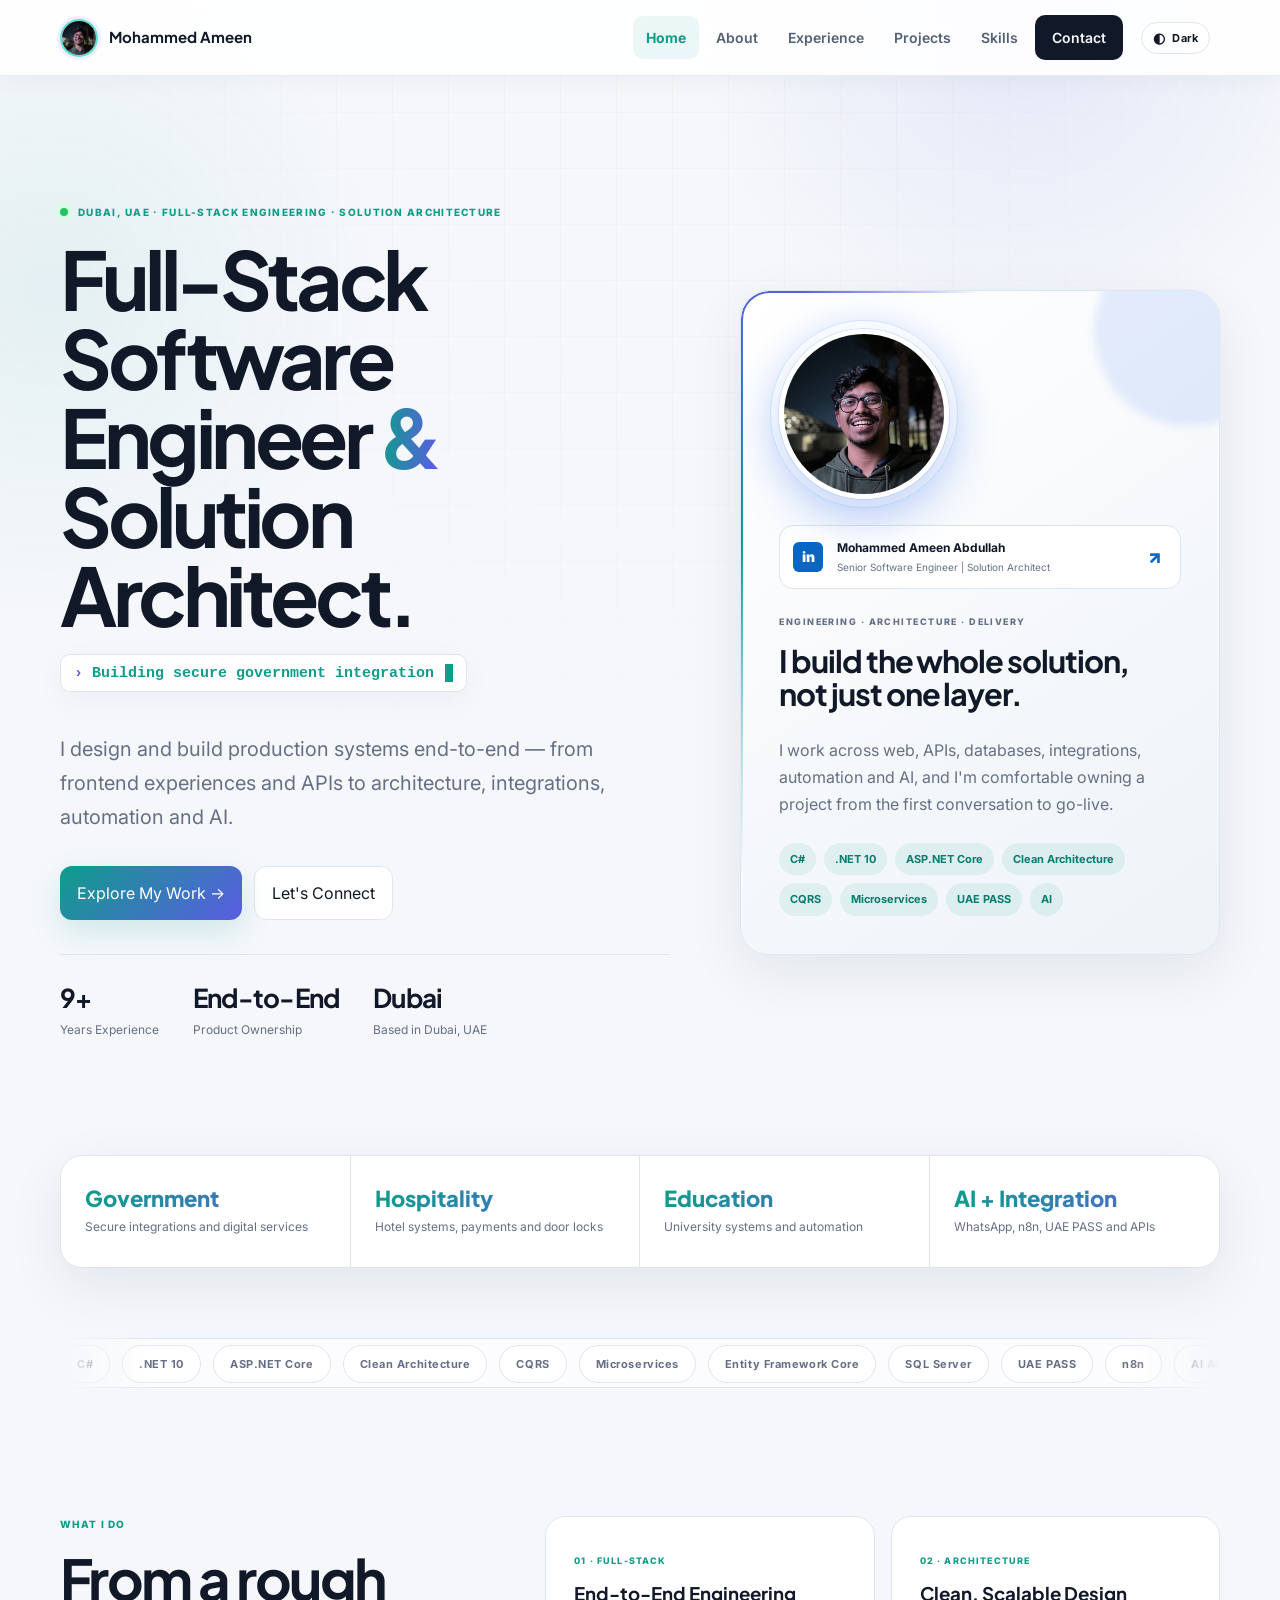
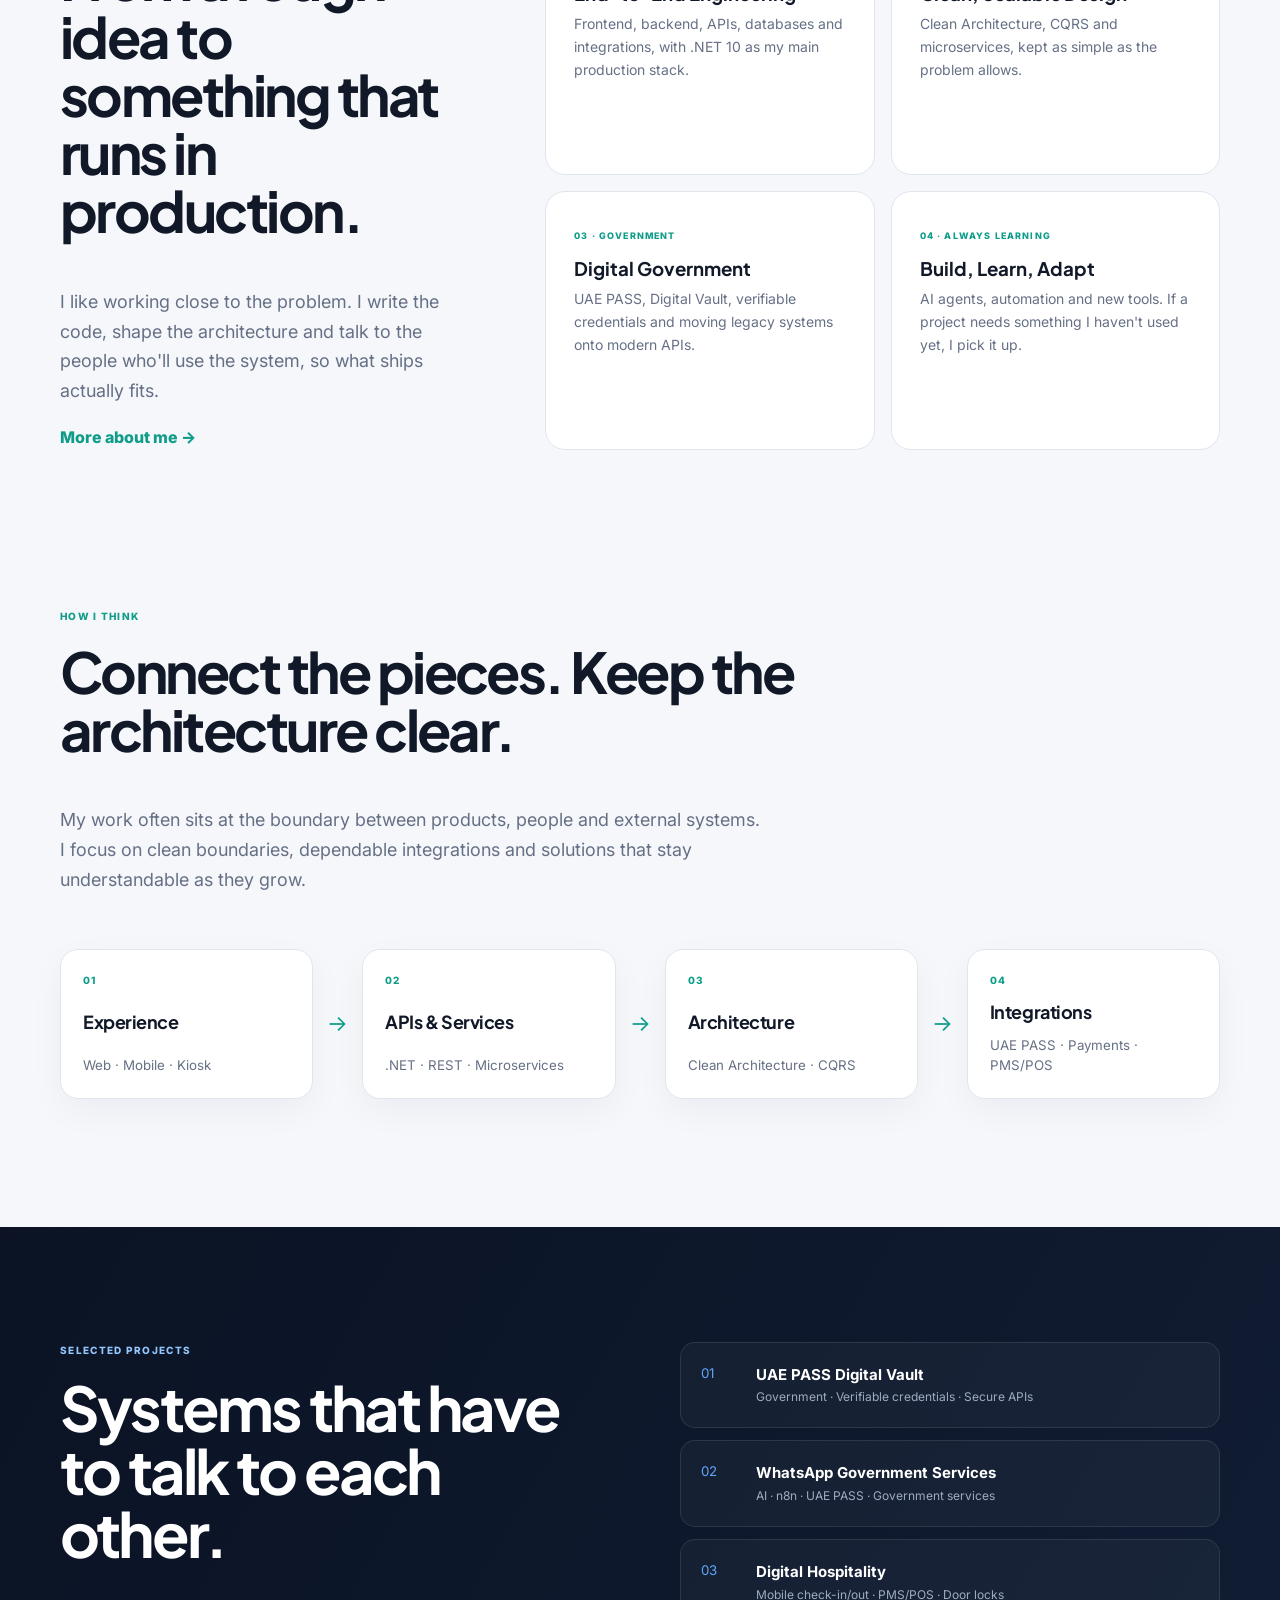
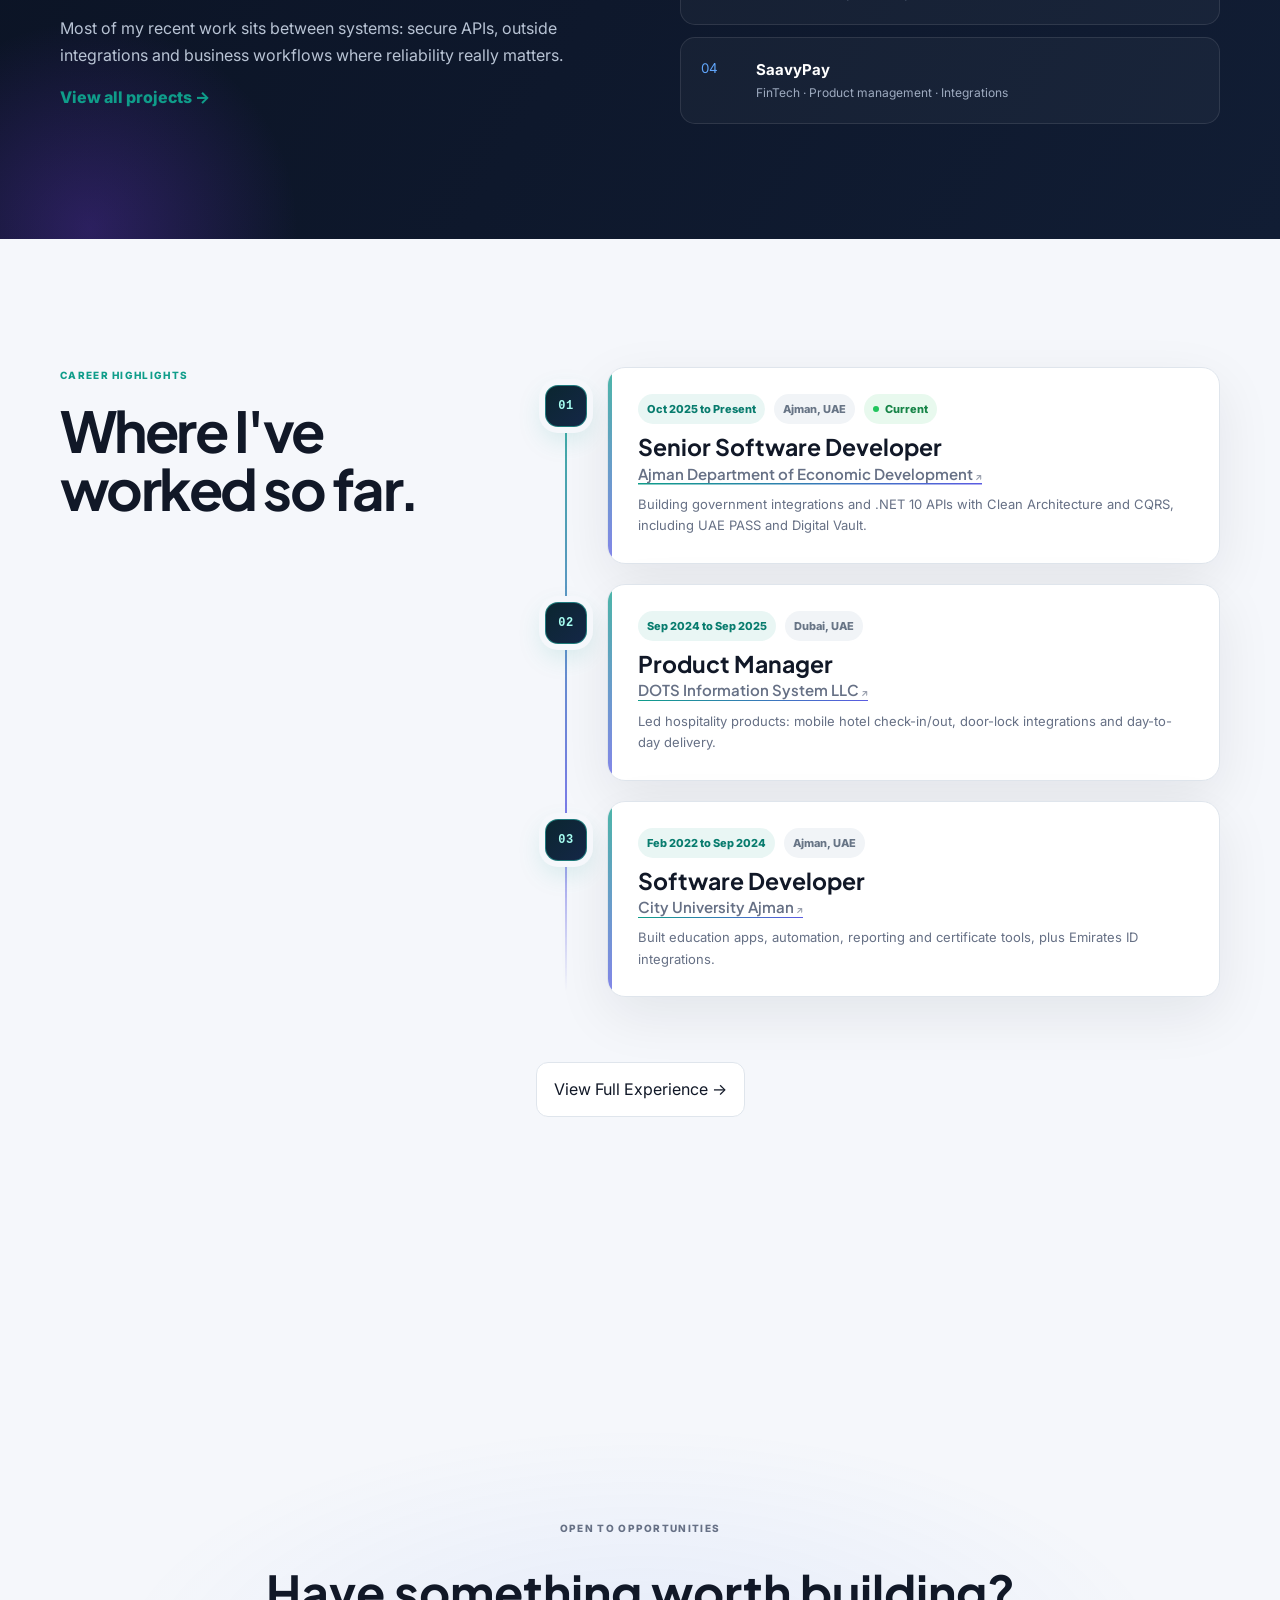
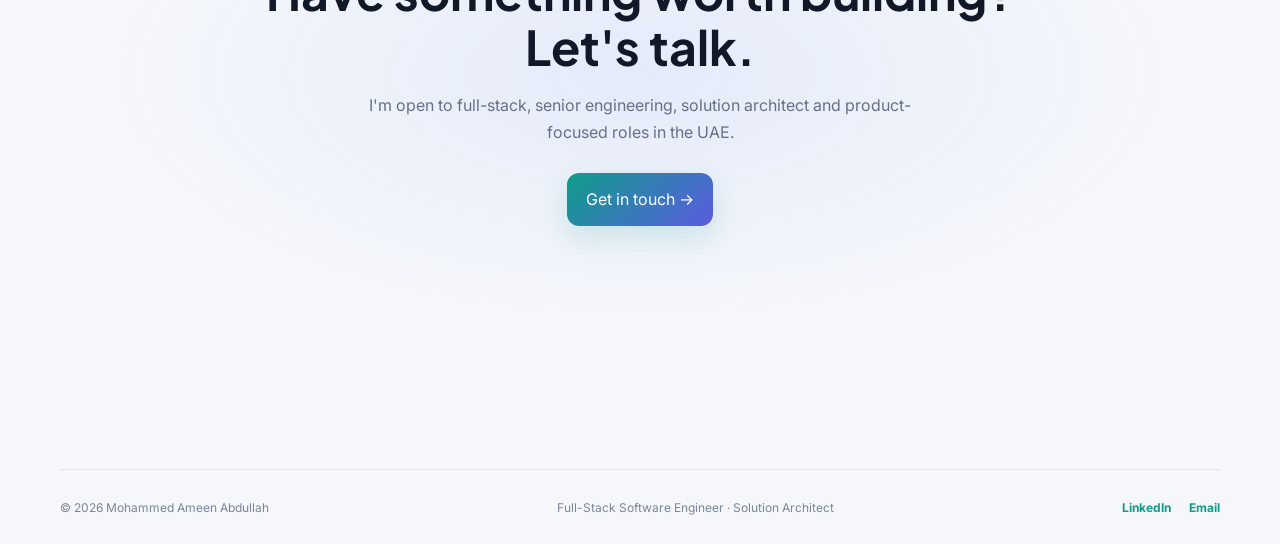
==== commit 67b05b76: "Add files via upload" ====
--- a/index.html
+++ b/index.html
@@ -2,6 +2,8 @@
 <html lang="en">
 <head>
   <meta charset="UTF-8">
+  <link rel="icon" type="image/png" href="favicon.png">
+  <link rel="apple-touch-icon" href="favicon.png">
   <meta name="viewport" content="width=device-width, initial-scale=1.0">
   <meta name="description" content="Mohammed Ameen Abdullah is a senior software engineer and solution architect in Dubai. He builds .NET 10 systems, government integrations, UAE PASS services and AI-powered workflows.">
   <meta name="author" content="Mohammed Ameen Abdullah">
@@ -21,7 +23,7 @@
 
   <header class="site-header">
     <a class="brand" href="index.html" aria-label="Mohammed Ameen Abdullah home">
-      <span>MA</span>
+      <span class="brand-avatar"><img src="profile.jpg" alt="Mohammed Ameen" /></span>
       <strong>Mohammed Ameen</strong>
     </a>
     <button class="menu" type="button" aria-label="Open navigation" aria-expanded="false"><i></i><i></i><i></i></button>
@@ -40,16 +42,16 @@
     <section class="hero">
       <div class="reveal">
         <p class="eyebrow"><span class="pulse"></span>DUBAI, UAE · FULL-STACK ENGINEERING · SOLUTION ARCHITECTURE</p>
-        <h1>Full-Stack Software Engineer <em>&amp;</em> Solution Architect.</h1>
+        <h1>Full-Stack Software Engineer <em>&amp;</em><br>Solution Architect.</h1>
         <p class="typed-line" aria-live="polite"><b>›</b> <span id="typed">Building secure government integrations</span><i class="caret"></i></p>
-        <p class="lead">I've spent 9+ years taking products from a rough requirement to something running in production, across frontend, backend, architecture, integrations, automation and, lately, AI.</p>
+        <p class="lead">I design and build production systems end-to-end — from frontend experiences and APIs to architecture, integrations, automation and AI.</p>
         <div class="actions">
           <a class="btn primary" href="projects.html">Explore My Work →</a>
           <a class="btn ghost" href="contact.html">Let's Connect</a>
         </div>
         <div class="quick-facts">
           <div><b data-count="9" data-suffix="+">9+</b><span>Years Experience</span></div>
-          <div><b>.NET 10</b><span>Production Engineering</span></div>
+          <div><b>End-to-End</b><span>Product Ownership</span></div>
           <div><b>Dubai</b><span>Based in Dubai, UAE</span></div>
         </div>
       </div>
@@ -65,7 +67,7 @@
           <div><strong>Mohammed Ameen Abdullah</strong><small>Senior Software Engineer | Solution Architect</small></div>
           <a href="https://www.linkedin.com/in/mhdamn" target="_blank" rel="noopener noreferrer" aria-label="Open LinkedIn profile">↗</a>
         </div>
-        <h2>I build the whole solution, not just one layer.</h2>
+        <p class="hero-kicker">ENGINEERING · ARCHITECTURE · DELIVERY</p><h2>I build the whole solution, not just one layer.</h2>
         <p>I work across web, APIs, databases, integrations, automation and AI, and I'm comfortable owning a project from the first conversation to go-live.</p>
         <div class="mini-stack">
           <span>C#</span><span>.NET 10</span><span>ASP.NET Core</span><span>Clean Architecture</span><span>CQRS</span><span>Microservices</span><span>UAE PASS</span><span>AI</span>
@@ -101,6 +103,23 @@
           <article class="reveal"><span>03 · GOVERNMENT</span><h3>Digital Government</h3><p>UAE PASS, Digital Vault, verifiable credentials and moving legacy systems onto modern APIs.</p></article>
           <article class="reveal"><span>04 · ALWAYS LEARNING</span><h3>Build, Learn, Adapt</h3><p>AI agents, automation and new tools. If a project needs something I haven't used yet, I pick it up.</p></article>
         </div>
+      </div>
+    </section>
+
+    <section class="architecture-section section">
+      <div class="architecture-intro reveal">
+        <p class="eyebrow">HOW I THINK</p>
+        <h2 class="section-title">Connect the pieces. Keep the architecture clear.</h2>
+        <p class="lead">My work often sits at the boundary between products, people and external systems. I focus on clean boundaries, dependable integrations and solutions that stay understandable as they grow.</p>
+      </div>
+      <div class="architecture-flow reveal" aria-label="Engineering approach">
+        <div><span>01</span><b>Experience</b><small>Web · Mobile · Kiosk</small></div>
+        <i>→</i>
+        <div><span>02</span><b>APIs &amp; Services</b><small>.NET · REST · Microservices</small></div>
+        <i>→</i>
+        <div><span>03</span><b>Architecture</b><small>Clean Architecture · CQRS</small></div>
+        <i>→</i>
+        <div><span>04</span><b>Integrations</b><small>UAE PASS · Payments · PMS/POS</small></div>
       </div>
     </section>
 
--- a/styles.css
+++ b/styles.css
@@ -908,3 +908,322 @@
 html[data-theme="dark"] .company-meta span{color:#9ba9ba}
 html[data-theme="dark"] .dark-band{background:linear-gradient(120deg,#050914,#0d1930)}
 html[data-theme="dark"] .linkedin-contact{background:linear-gradient(135deg,#0b5f69,#303b91)}
+
+/* =========================================================
+   FINAL NAVIGATION SYSTEM
+   Fixed desktop header + clean mobile controls
+   ========================================================= */
+:root{--header-h:76px}
+body{padding-top:var(--header-h)}
+.site-header{
+  position:fixed;
+  inset:0 0 auto 0;
+  width:100%;
+  height:var(--header-h);
+  z-index:1000;
+  display:grid;
+  grid-template-columns:minmax(0,1fr) auto auto;
+  align-items:center;
+  gap:18px;
+  padding:0 max(22px,calc((100vw - var(--max))/2));
+  background:rgba(255,255,255,.90);
+  backdrop-filter:blur(18px) saturate(140%);
+  -webkit-backdrop-filter:blur(18px) saturate(140%);
+  border-bottom:1px solid rgba(226,232,240,.85);
+  box-shadow:0 4px 24px rgba(15,23,42,.045);
+}
+html[data-theme="dark"] .site-header{
+  background:rgba(10,14,24,.91);
+  border-bottom-color:rgba(52,67,91,.75);
+  box-shadow:0 8px 30px rgba(0,0,0,.22);
+}
+.site-header .brand{min-width:0;white-space:nowrap}
+.site-header .nav{
+  position:static;
+  display:flex;
+  align-items:center;
+  justify-content:flex-end;
+  gap:4px;
+  min-width:0;
+}
+.site-header .nav a{white-space:nowrap}
+.site-header .theme-toggle{order:3;flex:0 0 auto}
+.site-header .menu{order:2;flex:0 0 auto}
+.site-header .nav{order:2}
+.site-header .theme-toggle{order:3}
+.site-header .menu{display:none}
+.site-header.scrolled{box-shadow:0 10px 32px rgba(15,23,42,.10)}
+
+/* Prevent anchors from hiding beneath fixed header */
+html{scroll-padding-top:calc(var(--header-h) + 18px)}
+
+@media(max-width:980px){
+  .site-header{gap:10px}
+  .site-header .nav{gap:2px}
+  .site-header .nav a{padding:9px 9px;font-size:13px}
+  .site-header .nav .nav-cta{padding:10px 13px}
+  .site-header .theme-toggle{padding:9px 11px}
+}
+
+@media(max-width:850px){
+  .site-header{
+    grid-template-columns:minmax(0,1fr) auto auto;
+    padding:0 16px;
+  }
+  .site-header .nav{
+    position:absolute;
+    left:12px;
+    right:12px;
+    top:calc(var(--header-h) + 8px);
+    display:none;
+    flex-direction:column;
+    align-items:stretch;
+    gap:3px;
+    padding:10px;
+    background:rgba(255,255,255,.97);
+    border:1px solid var(--line);
+    border-radius:18px;
+    box-shadow:0 20px 50px rgba(15,23,42,.14);
+    z-index:1001;
+  }
+  html[data-theme="dark"] .site-header .nav{
+    background:rgba(20,25,37,.98);
+    box-shadow:0 20px 55px rgba(0,0,0,.4);
+  }
+  .site-header .nav.open{display:flex}
+  .site-header .nav a{
+    display:flex;
+    align-items:center;
+    justify-content:flex-start;
+    min-height:44px;
+    padding:11px 13px;
+    border-radius:11px;
+    font-size:14px;
+  }
+  .site-header .nav .nav-cta{justify-content:center;margin-top:4px}
+  .site-header .menu{
+    display:inline-flex;
+    width:44px;
+    height:44px;
+    margin:0;
+    padding:0;
+    align-items:center;
+    justify-content:center;
+    border:1px solid var(--line);
+    border-radius:12px;
+    background:var(--surface);
+    cursor:pointer;
+  }
+  .site-header .menu i{width:20px;height:2px;margin:3px;background:var(--ink);transition:transform .2s,opacity .2s}
+  .site-header .theme-toggle{
+    min-height:44px;
+    border-radius:12px;
+  }
+  .site-header .theme-label{display:none}
+  .site-header .brand strong{max-width:210px;overflow:hidden;text-overflow:ellipsis}
+}
+
+@media(max-width:480px){
+  :root{--header-h:68px}
+  .site-header{height:var(--header-h);padding:0 12px}
+  .site-header .brand{gap:8px}
+  .site-header .brand span{width:34px;height:34px;border-radius:10px;font-size:12px}
+  .site-header .brand strong{font-size:13px;max-width:170px}
+  .site-header .menu,.site-header .theme-toggle{width:40px;height:40px;min-height:40px;padding:0}
+  .site-header .nav{top:calc(var(--header-h) + 7px);left:10px;right:10px}
+}
+
+@media(max-width:360px){
+  .site-header .brand strong{max-width:125px}
+  .site-header{gap:7px}
+}
+
+/* Auto-hide navigation: visible at top and when scrolling upward */
+.site-header{
+  transform:translateY(0);
+  transition:transform .28s ease, box-shadow .3s ease, background .3s ease;
+  will-change:transform;
+}
+.site-header.nav-hidden{transform:translateY(-110%)}
+@media (prefers-reduced-motion: reduce){
+  .site-header{transition:none}
+}
+
+
+/* Smooth mobile navigation polish */
+@media(max-width:850px){
+  .site-header .nav{
+    display:flex !important;
+    visibility:hidden;
+    opacity:0;
+    transform:translateY(-10px) scale(.98);
+    transform-origin:top right;
+    pointer-events:none;
+    max-height:calc(100vh - var(--header-h) - 28px);
+    overflow-y:auto;
+    overscroll-behavior:contain;
+    transition:opacity .22s ease, transform .28s cubic-bezier(.22,1,.36,1), visibility 0s linear .28s;
+  }
+  .site-header .nav.open{
+    visibility:visible;
+    opacity:1;
+    transform:translateY(0) scale(1);
+    pointer-events:auto;
+    transition:opacity .2s ease, transform .28s cubic-bezier(.22,1,.36,1), visibility 0s linear 0s;
+  }
+  .site-header .nav a{
+    opacity:0;
+    transform:translateY(-5px);
+    transition:opacity .16s ease, transform .22s ease, background-color .18s ease, color .18s ease;
+  }
+  .site-header .nav.open a{opacity:1;transform:translateY(0)}
+  .site-header .nav.open a:nth-child(1){transition-delay:.025s}
+  .site-header .nav.open a:nth-child(2){transition-delay:.05s}
+  .site-header .nav.open a:nth-child(3){transition-delay:.075s}
+  .site-header .nav.open a:nth-child(4){transition-delay:.1s}
+  .site-header .nav.open a:nth-child(5){transition-delay:.125s}
+  .site-header .nav.open a:nth-child(6){transition-delay:.15s}
+
+  .site-header .menu{
+    position:relative;
+    overflow:hidden;
+    transition:background-color .2s ease,border-color .2s ease,transform .2s ease;
+  }
+  .site-header .menu:hover{transform:translateY(-1px)}
+  .site-header .menu:active{transform:scale(.94)}
+  .site-header .menu i{
+    position:absolute;
+    width:20px;
+    height:2px;
+    margin:0;
+    border-radius:99px;
+    transform-origin:center;
+    transition:transform .28s cubic-bezier(.22,1,.36,1),opacity .18s ease,width .22s ease;
+  }
+  .site-header .menu i:nth-child(1){transform:translateY(-6px)}
+  .site-header .menu i:nth-child(2){transform:translateY(0)}
+  .site-header .menu i:nth-child(3){transform:translateY(6px)}
+  .site-header .menu[aria-expanded="true"] i:nth-child(1){transform:rotate(45deg)}
+  .site-header .menu[aria-expanded="true"] i:nth-child(2){opacity:0;transform:scaleX(.4)}
+  .site-header .menu[aria-expanded="true"] i:nth-child(3){transform:rotate(-45deg)}
+
+  .site-header .nav::-webkit-scrollbar{width:5px}
+  .site-header .nav::-webkit-scrollbar-thumb{background:rgba(100,116,139,.35);border-radius:99px}
+}
+
+@media(prefers-reduced-motion:reduce){
+  .site-header .nav,.site-header .nav a,.site-header .menu,.site-header .menu i{transition:none !important}
+}
+
+
+/* Navbar profile photo */
+.brand .brand-avatar {
+  width: 38px;
+  height: 38px;
+  min-width: 38px;
+  border-radius: 50%;
+  overflow: hidden;
+  display: inline-flex;
+  align-items: center;
+  justify-content: center;
+  border: 2px solid rgba(45, 212, 191, .75);
+  box-shadow: 0 0 0 3px rgba(99, 102, 241, .10);
+  background: var(--surface, #fff);
+  transition: transform .25s ease, box-shadow .25s ease, border-color .25s ease;
+}
+.brand .brand-avatar img {
+  width: 100%;
+  height: 100%;
+  object-fit: cover;
+  display: block;
+}
+.brand:hover .brand-avatar {
+  transform: scale(1.06);
+  border-color: rgba(99, 102, 241, .9);
+  box-shadow: 0 0 0 4px rgba(45, 212, 191, .12);
+}
+@media (max-width: 850px) {
+  .brand .brand-avatar { width: 34px; height: 34px; min-width: 34px; }
+}
+
+/* =========================================================
+   V13 — PREMIUM ENGINEERING PORTFOLIO REFINEMENT
+   Editorial/product-led visual language, restrained motion.
+   ========================================================= */
+:root{
+  --accent:#0f9d8a;
+  --accent2:#5b5ce2;
+  --accent-soft:rgba(15,157,138,.10);
+  --hero-grid:rgba(15,23,42,.055);
+}
+html[data-theme="dark"]{
+  --accent:#2dd4bf;
+  --accent2:#8b7cf6;
+  --accent-soft:rgba(45,212,191,.10);
+  --hero-grid:rgba(148,163,184,.055);
+}
+body:before{
+  content:"";position:fixed;inset:0;pointer-events:none;z-index:-1;
+  background:radial-gradient(circle at 80% 4%,rgba(91,92,226,.09),transparent 24%),radial-gradient(circle at 4% 32%,rgba(15,157,138,.07),transparent 24%);
+}
+.hero{
+  position:relative;isolation:isolate;min-height:calc(100vh - 86px);padding-top:clamp(70px,10vw,128px);padding-bottom:clamp(70px,9vw,120px);
+}
+.hero:before{
+  content:"";position:absolute;z-index:-1;left:-6%;right:-6%;top:0;height:68%;opacity:.55;
+  background-image:linear-gradient(var(--hero-grid) 1px,transparent 1px),linear-gradient(90deg,var(--hero-grid) 1px,transparent 1px);
+  background-size:42px 42px;mask-image:linear-gradient(to bottom,black,transparent 85%);
+}
+.eyebrow{letter-spacing:.13em;font-size:10px;font-weight:800;color:var(--accent)}
+.hero h1{font-size:clamp(46px,6.3vw,88px);line-height:.98;letter-spacing:-.055em;max-width:850px;margin:18px 0 24px}
+.hero h1 em{font-style:normal;color:var(--accent)}
+.hero .lead{max-width:700px;font-size:clamp(17px,1.8vw,20px);line-height:1.7}
+.typed-line{display:inline-flex;align-items:center;gap:9px;padding:9px 13px;border:1px solid var(--line);background:color-mix(in srgb,var(--surface) 84%,transparent);border-radius:10px;box-shadow:0 8px 30px rgba(15,23,42,.04)}
+.hero-kicker{font-size:9px;font-weight:800;letter-spacing:.16em;color:var(--muted);margin:0 0 14px}
+.hero-card{border-radius:28px;backdrop-filter:blur(14px);}
+.profile-hero{padding:38px;}
+.profile-hero h2{font-size:clamp(24px,2.4vw,34px);letter-spacing:-.035em;line-height:1.1}
+.profile-hero>p:not(.hero-kicker){line-height:1.7}
+.actions .btn{border-radius:12px;padding:13px 17px}
+.btn.primary{box-shadow:0 12px 30px rgba(15,157,138,.16)}
+.quick-facts{border-top:1px solid var(--line);padding-top:22px;margin-top:34px}
+.quick-facts b{letter-spacing:-.03em}
+.stats{border-radius:22px;overflow:hidden}
+.stats div{padding:28px 24px}
+.stats strong{font-size:22px}
+.marquee{border-top:1px solid var(--line);border-bottom:1px solid var(--line);background:color-mix(in srgb,var(--surface) 65%,transparent);}
+.marquee-track span{font-size:11px;letter-spacing:.05em}
+.section{padding-top:clamp(85px,10vw,140px);padding-bottom:clamp(85px,10vw,140px)}
+.section-title{font-size:clamp(36px,4.4vw,60px);letter-spacing:-.045em;line-height:1.03}
+.feature-grid article{border-radius:20px;padding:28px;transition:transform .35s cubic-bezier(.22,1,.36,1),border-color .25s,box-shadow .35s}
+.feature-grid article:hover{transform:translateY(-6px);box-shadow:0 22px 55px rgba(15,23,42,.09)}
+.feature-grid article span{font-size:9px;letter-spacing:.13em;color:var(--accent);font-weight:800}
+.dark-band{padding-top:clamp(85px,9vw,125px);padding-bottom:clamp(85px,9vw,125px);}
+.dark-band h2{font-size:clamp(38px,4.8vw,64px);letter-spacing:-.045em;line-height:1.02}
+.project-preview>div{transition:background .25s,transform .35s cubic-bezier(.22,1,.36,1)}
+.project-preview>div:hover{transform:translateX(6px);background:rgba(255,255,255,.055)}
+.architecture-section{padding-top:30px}
+.architecture-intro{max-width:760px;margin-bottom:54px}
+.architecture-flow{display:grid;grid-template-columns:1fr auto 1fr auto 1fr auto 1fr;gap:14px;align-items:stretch}
+.architecture-flow>div{min-height:150px;padding:22px;border:1px solid var(--line);border-radius:18px;background:var(--surface);display:flex;flex-direction:column;justify-content:space-between;box-shadow:0 12px 35px rgba(15,23,42,.045);transition:transform .3s,border-color .25s}
+.architecture-flow>div:hover{transform:translateY(-5px);border-color:color-mix(in srgb,var(--accent) 45%,var(--line))}
+.architecture-flow span{font-size:10px;color:var(--accent);font-weight:800;letter-spacing:.1em}
+.architecture-flow b{font-family:"Plus Jakarta Sans";font-size:18px;letter-spacing:-.025em}
+.architecture-flow small{color:var(--muted);line-height:1.5}
+.architecture-flow>i{align-self:center;color:var(--accent);font-style:normal;font-size:22px}
+@media(max-width:850px){
+  .hero{min-height:auto;padding-top:72px}
+  .hero:before{background-size:30px 30px}
+  .architecture-flow{grid-template-columns:1fr 1fr;gap:12px}
+  .architecture-flow>i{display:none}
+}
+@media(max-width:560px){
+  .hero{padding-top:56px}
+  .hero h1{font-size:clamp(42px,13vw,58px);letter-spacing:-.06em}
+  .profile-hero{padding:26px}
+  .architecture-flow{grid-template-columns:1fr}
+  .architecture-flow>div{min-height:125px}
+}
+@media(prefers-reduced-motion:reduce){
+  .feature-grid article,.architecture-flow>div,.project-preview>div{transition:none!important}
+}
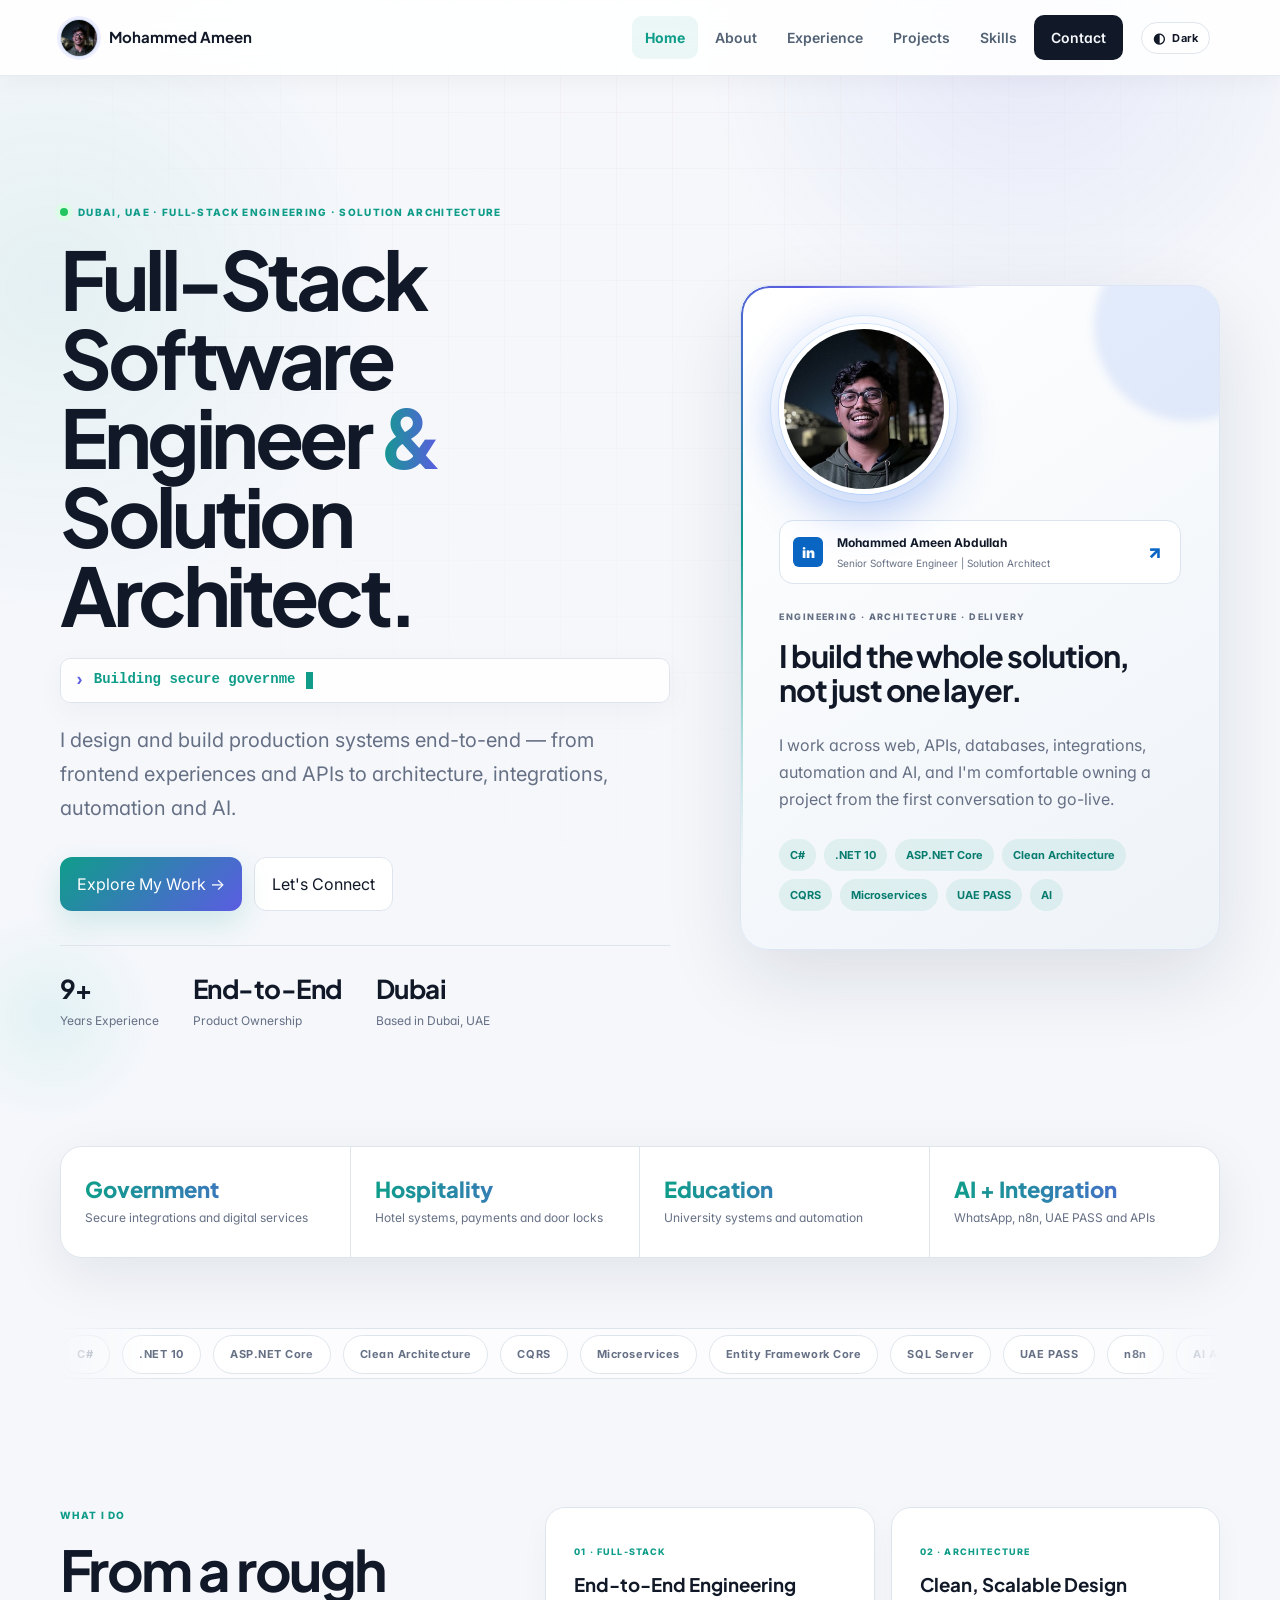
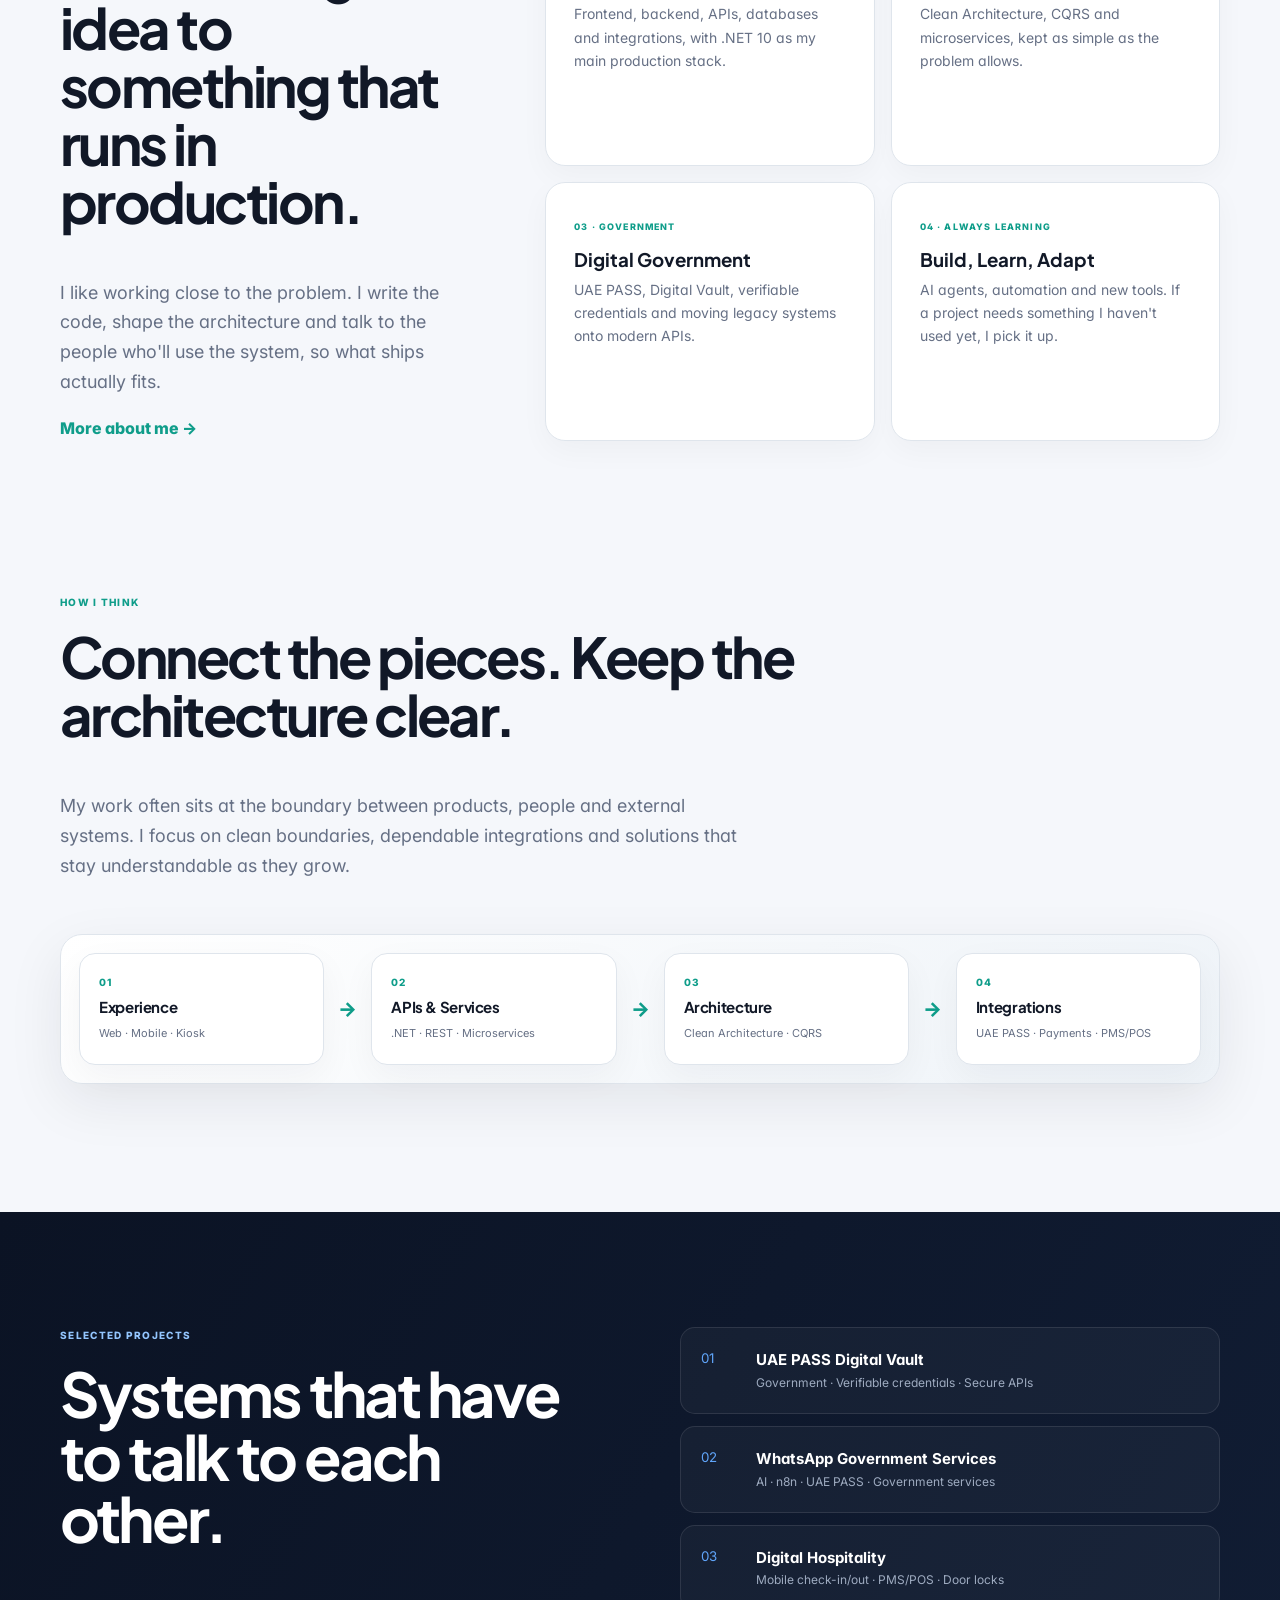
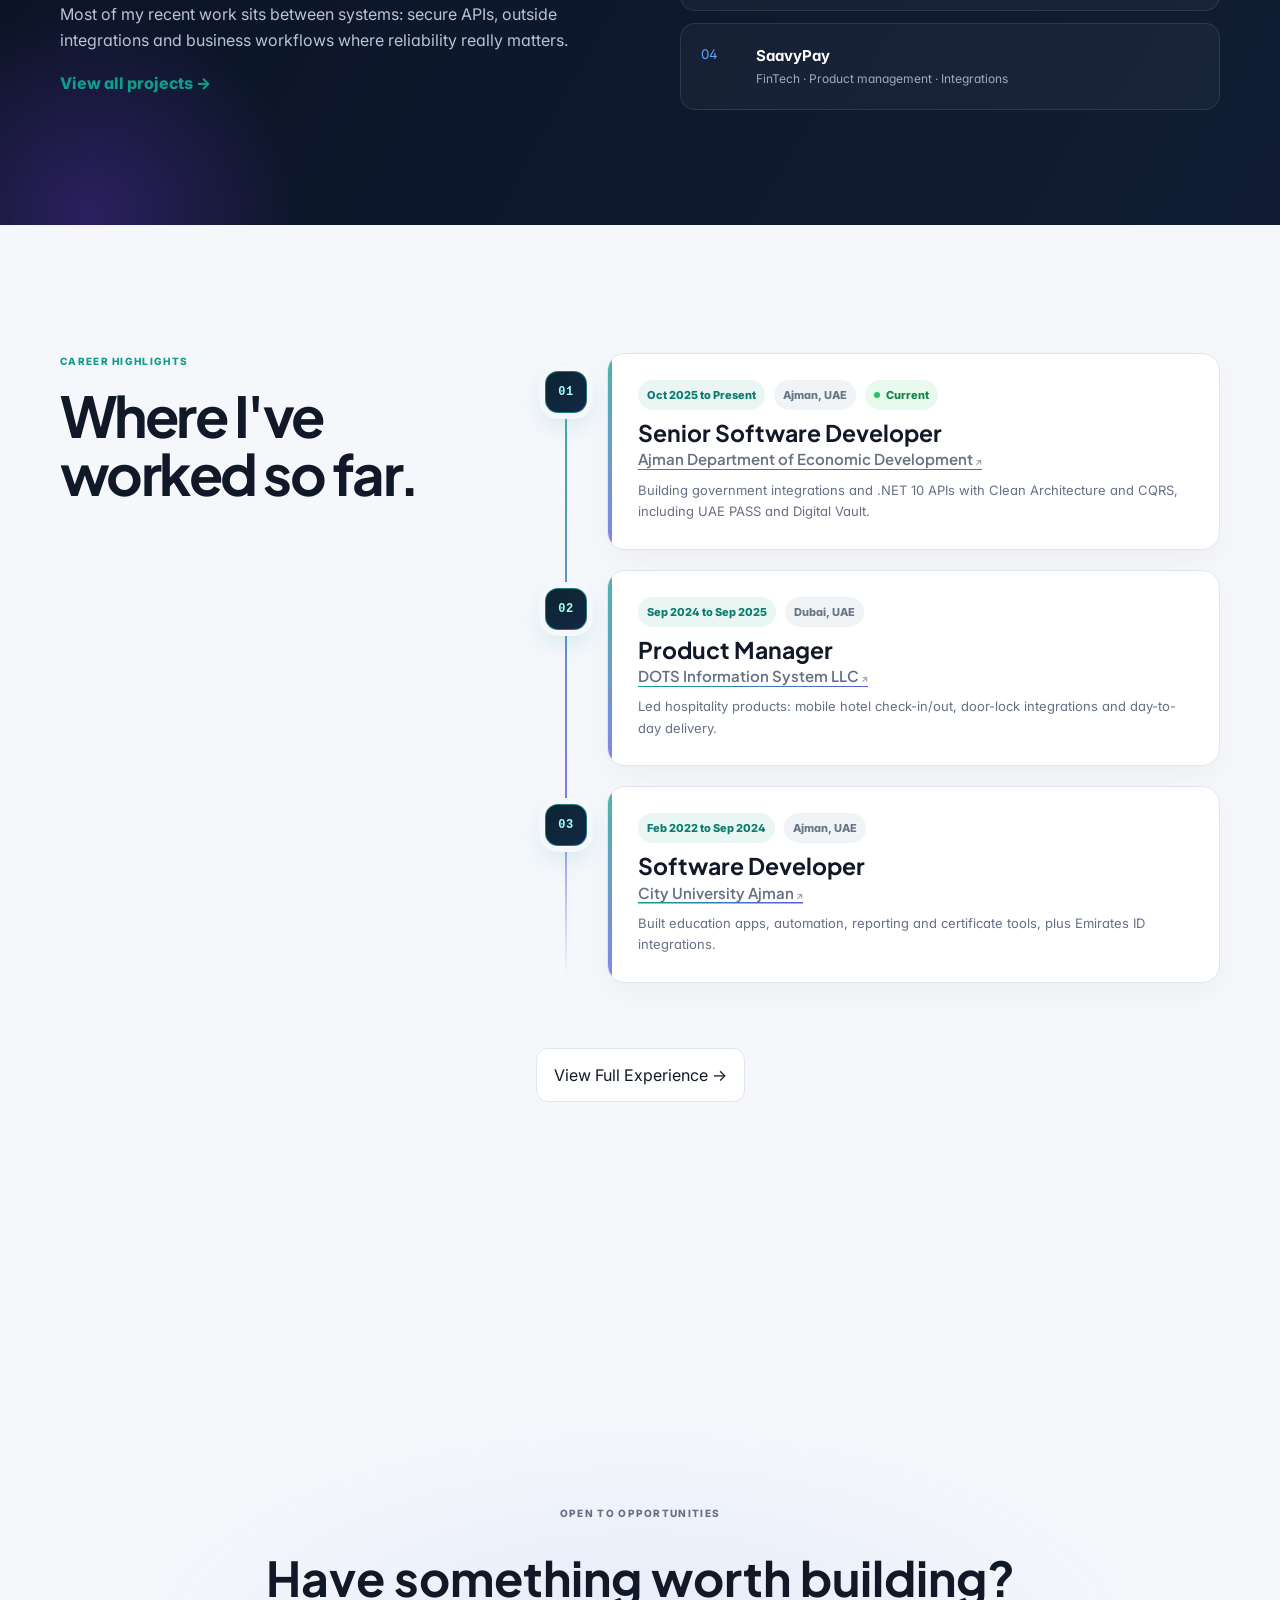
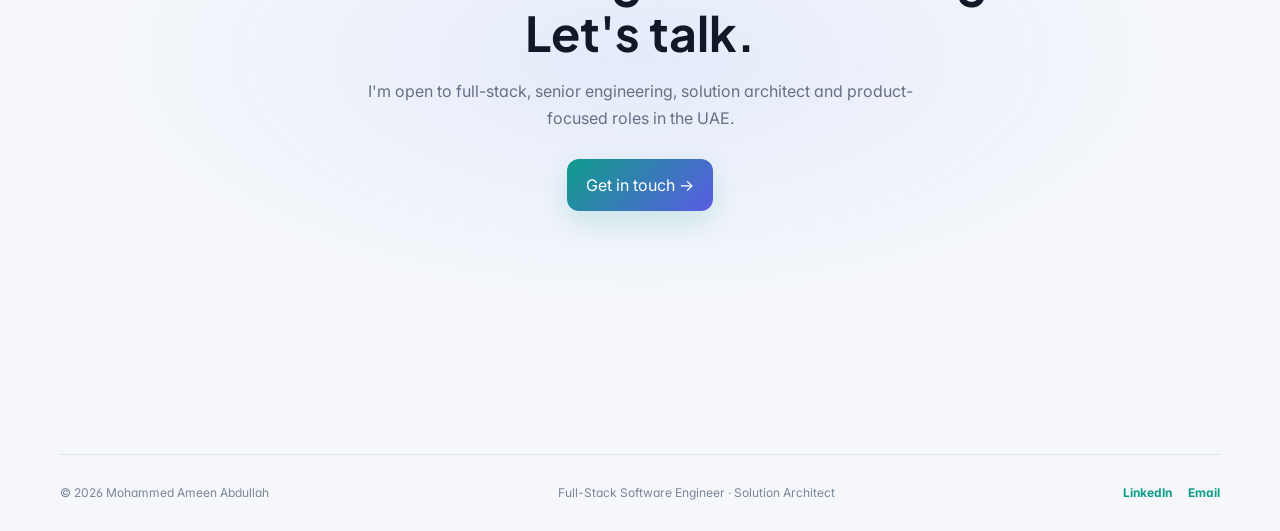
==== commit 05bd9fc6: "Add files via upload" ====
--- a/index.html
+++ b/index.html
@@ -17,8 +17,12 @@
   <link rel="stylesheet" href="styles.css">
   <meta name="theme-color" content="#0f9d8a">
   <script>try{var t=localStorage.getItem('portfolio-theme')||(matchMedia('(prefers-color-scheme: dark)').matches?'dark':'light');document.documentElement.setAttribute('data-theme',t)}catch(e){}</script>
+<script type="application/ld+json">
+{"@context":"https://schema.org","@type":"Person","name":"Mohammed Ameen Abdullah","jobTitle":"Full-Stack Software Engineer | Solution Architect","url":"https://www.linkedin.com/in/mhdamn","sameAs":["https://www.linkedin.com/in/mhdamn"],"knowsAbout":["C#",".NET","ASP.NET Core","Clean Architecture","CQRS","Microservices","REST APIs","UAE PASS","AI Agents","System Integration"]}
+</script>
 </head>
 <body>
+<a class="skip-link" href="#main-content">Skip to content</a>
   <div class="progress"></div>
 
   <header class="site-header">
@@ -38,7 +42,7 @@
     </nav>
   </header>
 
-  <main>
+  <main id="main-content">
     <section class="hero">
       <div class="reveal">
         <p class="eyebrow"><span class="pulse"></span>DUBAI, UAE · FULL-STACK ENGINEERING · SOLUTION ARCHITECTURE</p>
--- a/styles.css
+++ b/styles.css
@@ -1227,3 +1227,78 @@
 @media(prefers-reduced-motion:reduce){
   .feature-grid article,.architecture-flow>div,.project-preview>div{transition:none!important}
 }
+
+/* =========================================================
+   V14 PREMIUM POLISH — accessibility, hierarchy, motion,
+   architecture storytelling and resilient mobile UX
+   ========================================================= */
+.skip-link{position:fixed;left:18px;top:12px;z-index:1000;transform:translateY(-180%);background:var(--ink);color:var(--bg);padding:10px 14px;border-radius:10px;font-weight:800;box-shadow:0 12px 30px rgba(15,23,42,.18);transition:transform .2s ease}
+.skip-link:focus{transform:translateY(0);outline:3px solid var(--accent);outline-offset:3px}
+:focus-visible{outline:3px solid color-mix(in srgb,var(--accent) 70%,white);outline-offset:3px}
+html{scroll-padding-top:92px}
+body{font-feature-settings:"cv02","cv03","cv04","cv11"}
+.site-header{transition:transform .38s cubic-bezier(.2,.75,.2,1),box-shadow .3s ease,background .3s ease}
+.site-header.nav-hidden{transform:translateY(-105%)}
+.site-header.scrolled{box-shadow:0 10px 35px rgba(15,23,42,.07)}
+.brand-avatar{overflow:hidden;border:1px solid rgba(37,99,235,.2)!important;background:var(--surface2)!important}
+.brand-avatar img{width:100%;height:100%;object-fit:cover;display:block}
+.hero{position:relative}
+.hero:after{content:"";position:absolute;left:-120px;bottom:20px;width:220px;height:220px;border-radius:50%;background:radial-gradient(circle,rgba(20,184,166,.08),transparent 68%);pointer-events:none;z-index:-1}
+.hero h1{max-width:850px}
+.hero .lead{max-width:660px}
+.typed-line{display:flex;align-items:center;gap:9px;min-height:30px;color:var(--accent);font:700 14px/1.4 "SFMono-Regular",Consolas,monospace;margin:0 0 8px}
+.typed-line b{font-size:18px}.caret{display:inline-block;width:7px;height:17px;background:currentColor;animation:blink 1s steps(1) infinite}
+@keyframes blink{50%{opacity:0}}
+.quick-facts{border-top:1px solid var(--line);padding-top:22px}
+.quick-facts b{letter-spacing:-.02em}
+.profile-hero{box-shadow:0 28px 80px rgba(15,23,42,.11);border-radius:28px}
+.profile-photo{border-color:var(--surface)!important}
+.stats{margin-top:0;position:relative;z-index:2}
+.stats div{transition:background .25s ease,transform .25s ease}.stats div:hover{background:var(--surface2);transform:translateY(-2px)}
+.feature-grid article,.info-card,.skill-card,.project-card,.experience-card,.highlight-card,.contact-card,.linkedin-card{box-shadow:0 10px 30px rgba(15,23,42,.035)}
+.feature-grid article:hover,.info-card:hover,.skill-card:hover{transform:translateY(-4px)}
+.architecture-section{padding-top:25px}
+.architecture-intro{max-width:760px}
+.architecture-flow{display:grid;grid-template-columns:1fr auto 1fr auto 1fr auto 1fr;align-items:center;gap:14px;margin-top:34px;padding:18px;border:1px solid var(--line);border-radius:22px;background:linear-gradient(135deg,var(--surface),var(--surface2));box-shadow:var(--shadow)}
+.architecture-flow>div{min-height:112px;padding:19px;border:1px solid var(--line);border-radius:16px;background:var(--surface);display:flex;flex-direction:column;justify-content:center}
+.architecture-flow span{font:800 10px/1 Inter,sans-serif;letter-spacing:.12em;color:var(--accent);margin-bottom:8px}.architecture-flow b{font-size:15px}.architecture-flow small{color:var(--muted);font-size:11px;margin-top:5px}.architecture-flow i{font-style:normal;color:var(--accent);font-size:20px;font-weight:800}
+.case-study{padding:34px;border:1px solid var(--line);border-radius:28px;background:linear-gradient(145deg,var(--surface),var(--surface2));box-shadow:var(--shadow);overflow:hidden;position:relative}
+.case-study:before{content:"";position:absolute;inset:0;pointer-events:none;background:radial-gradient(circle at 90% 0%,rgba(37,99,235,.10),transparent 28%)}
+.case-study-head{display:flex;justify-content:space-between;align-items:flex-start;gap:20px;position:relative}.case-study-head h2{font-size:36px;max-width:720px;margin:0;letter-spacing:-.04em}.case-study-badge{white-space:nowrap;padding:8px 11px;border-radius:999px;background:rgba(37,99,235,.09);border:1px solid rgba(37,99,235,.16);color:var(--accent);font-size:10px;font-weight:800;letter-spacing:.08em}
+.case-flow{display:grid;grid-template-columns:1fr auto 1fr auto 1fr auto 1fr auto 1fr;gap:9px;align-items:stretch;margin-top:30px;position:relative}.case-flow>div{padding:18px;border:1px solid var(--line);border-radius:15px;background:var(--surface);min-height:120px;display:flex;flex-direction:column;justify-content:center}.case-flow small{font-size:9px;letter-spacing:.12em;color:var(--accent);font-weight:800}.case-flow strong{font-size:14px;margin:7px 0 3px}.case-flow span{font-size:11px;color:var(--muted)}.case-flow i{align-self:center;font-style:normal;color:var(--accent);font-size:18px;font-weight:800}.case-principles{display:flex;flex-wrap:wrap;gap:8px;margin-top:20px}.case-principles span{font-size:11px;font-weight:700;color:var(--muted);padding:7px 10px;border:1px solid var(--line);border-radius:999px;background:var(--surface)}
+.project-feature{padding:38px}.project-feature h2{font-size:30px}.project-tech{display:flex;flex-wrap:wrap;gap:7px;margin-top:20px}.project-tech span{font-size:10px;font-weight:800;color:var(--accent);background:var(--surface2);border:1px solid var(--line);padding:6px 9px;border-radius:999px}
+footer{position:relative}footer .footer-links{display:flex;gap:16px}
+html[data-theme="dark"] .site-header.scrolled{box-shadow:0 12px 40px rgba(0,0,0,.28)}
+html[data-theme="dark"] .skip-link{background:#edf5ff;color:#07101d}
+html[data-theme="dark"] .architecture-flow,html[data-theme="dark"] .case-study{background:linear-gradient(145deg,#0d1422,#111b2d)}
+html[data-theme="dark"] .architecture-flow>div,html[data-theme="dark"] .case-flow>div,html[data-theme="dark"] .case-principles span{background:#0d1422}
+html[data-theme="dark"] .stats div:hover{background:#111b2d}
+html[data-theme="dark"] .hero:after{background:radial-gradient(circle,rgba(20,184,166,.12),transparent 68%)}
+@media(max-width:900px){.architecture-flow{grid-template-columns:1fr 1fr}.architecture-flow i{display:none}.case-flow{grid-template-columns:1fr;gap:8px}.case-flow i{transform:rotate(90deg);height:16px}.case-flow>div{min-height:auto}.case-study-head{flex-direction:column}.case-study-badge{white-space:normal}}
+@media(max-width:850px){.nav{visibility:hidden;opacity:0;transform:translateY(-10px) scale(.98);display:flex!important;pointer-events:none;transition:opacity .24s ease,transform .3s cubic-bezier(.2,.8,.2,1),visibility .3s}.nav.open{visibility:visible;opacity:1;transform:none;pointer-events:auto}.nav a{transform:translateY(-5px);opacity:0;transition:opacity .22s ease,transform .3s ease}.nav.open a{transform:none;opacity:1}.nav.open a:nth-child(1){transition-delay:.03s}.nav.open a:nth-child(2){transition-delay:.06s}.nav.open a:nth-child(3){transition-delay:.09s}.nav.open a:nth-child(4){transition-delay:.12s}.nav.open a:nth-child(5){transition-delay:.15s}.nav.open a:nth-child(6){transition-delay:.18s}.menu{position:relative;width:44px;height:44px;display:grid;place-items:center;margin-left:auto}.menu i{position:absolute;width:22px;margin:0;transition:transform .25s ease,opacity .18s ease}.menu i:nth-child(1){transform:translateY(-7px)}.menu i:nth-child(2){transform:translateY(0)}.menu i:nth-child(3){transform:translateY(7px)}.menu[aria-expanded="true"] i:nth-child(1){transform:rotate(45deg)}.menu[aria-expanded="true"] i:nth-child(2){opacity:0;transform:scaleX(.3)}.menu[aria-expanded="true"] i:nth-child(3){transform:rotate(-45deg)}.architecture-section{padding-top:10px}.case-study{padding:25px}}
+@media(max-width:560px){.architecture-flow{grid-template-columns:1fr}.case-study-head h2{font-size:29px}.project-feature{padding:27px}.project-feature h2{font-size:25px}.quick-facts{display:grid;grid-template-columns:1fr 1fr;gap:18px}.quick-facts div:nth-child(3){grid-column:1/-1}}
+@media(prefers-reduced-motion:reduce){html{scroll-behavior:auto}.reveal{opacity:1!important;transform:none!important;transition:none!important}.typed-line .caret{animation:none}.site-header,.nav,.nav a,.menu i,.btn,.feature-grid article,.info-card,.skill-card,.project-card,.stats div{transition:none!important}.marquee-track{animation:none!important}}
+
+
+/* =========================================================
+   V15 — MOBILE NAV BEHAVIOUR
+   Consistent auto-hide header across desktop and mobile.
+   The header remains available whenever the mobile menu is open.
+   ========================================================= */
+@media (max-width: 850px){
+  .site-header{
+    padding-top:max(8px, env(safe-area-inset-top));
+  }
+  .site-header.nav-hidden{
+    transform:translateY(calc(-100% - 8px));
+  }
+  body.menu-open{
+    overflow:hidden;
+  }
+}
+@media (max-width: 560px){
+  .site-header{
+    padding-left:max(14px, env(safe-area-inset-left));
+    padding-right:max(14px, env(safe-area-inset-right));
+  }
+}
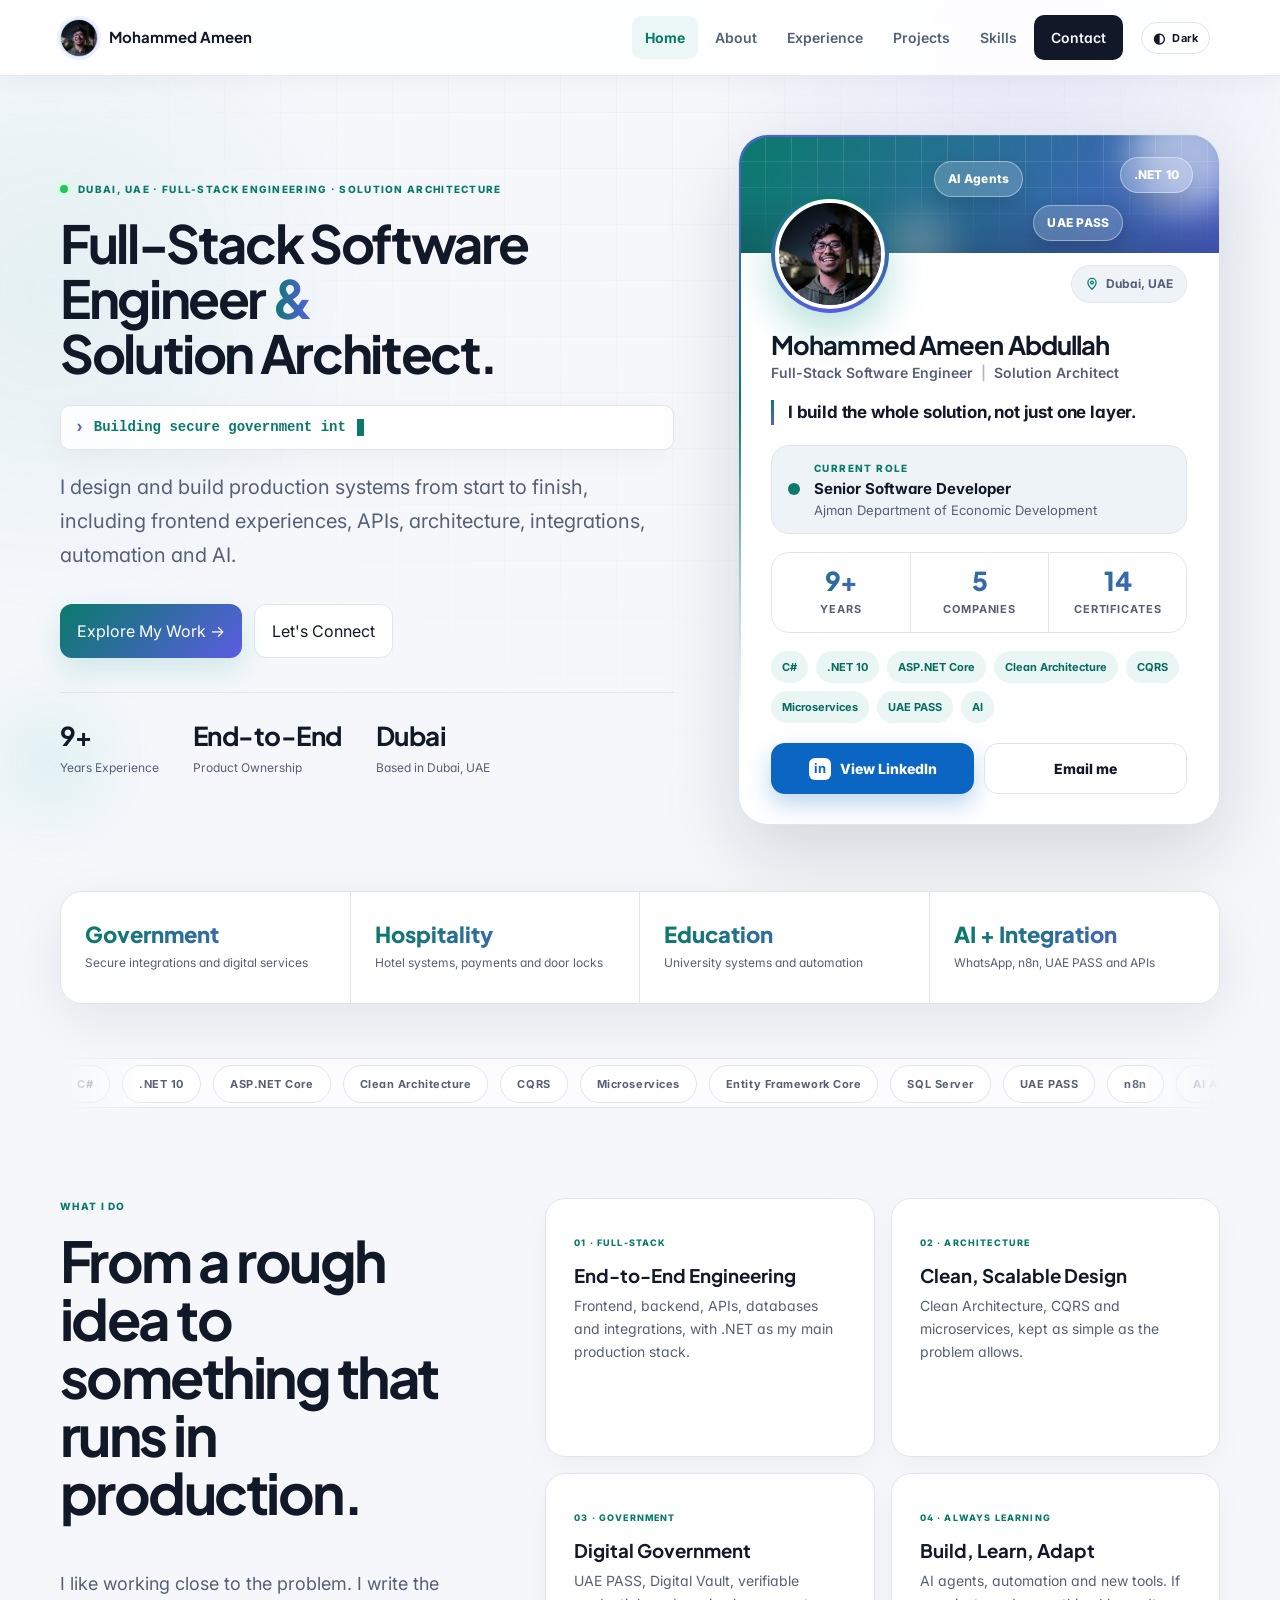
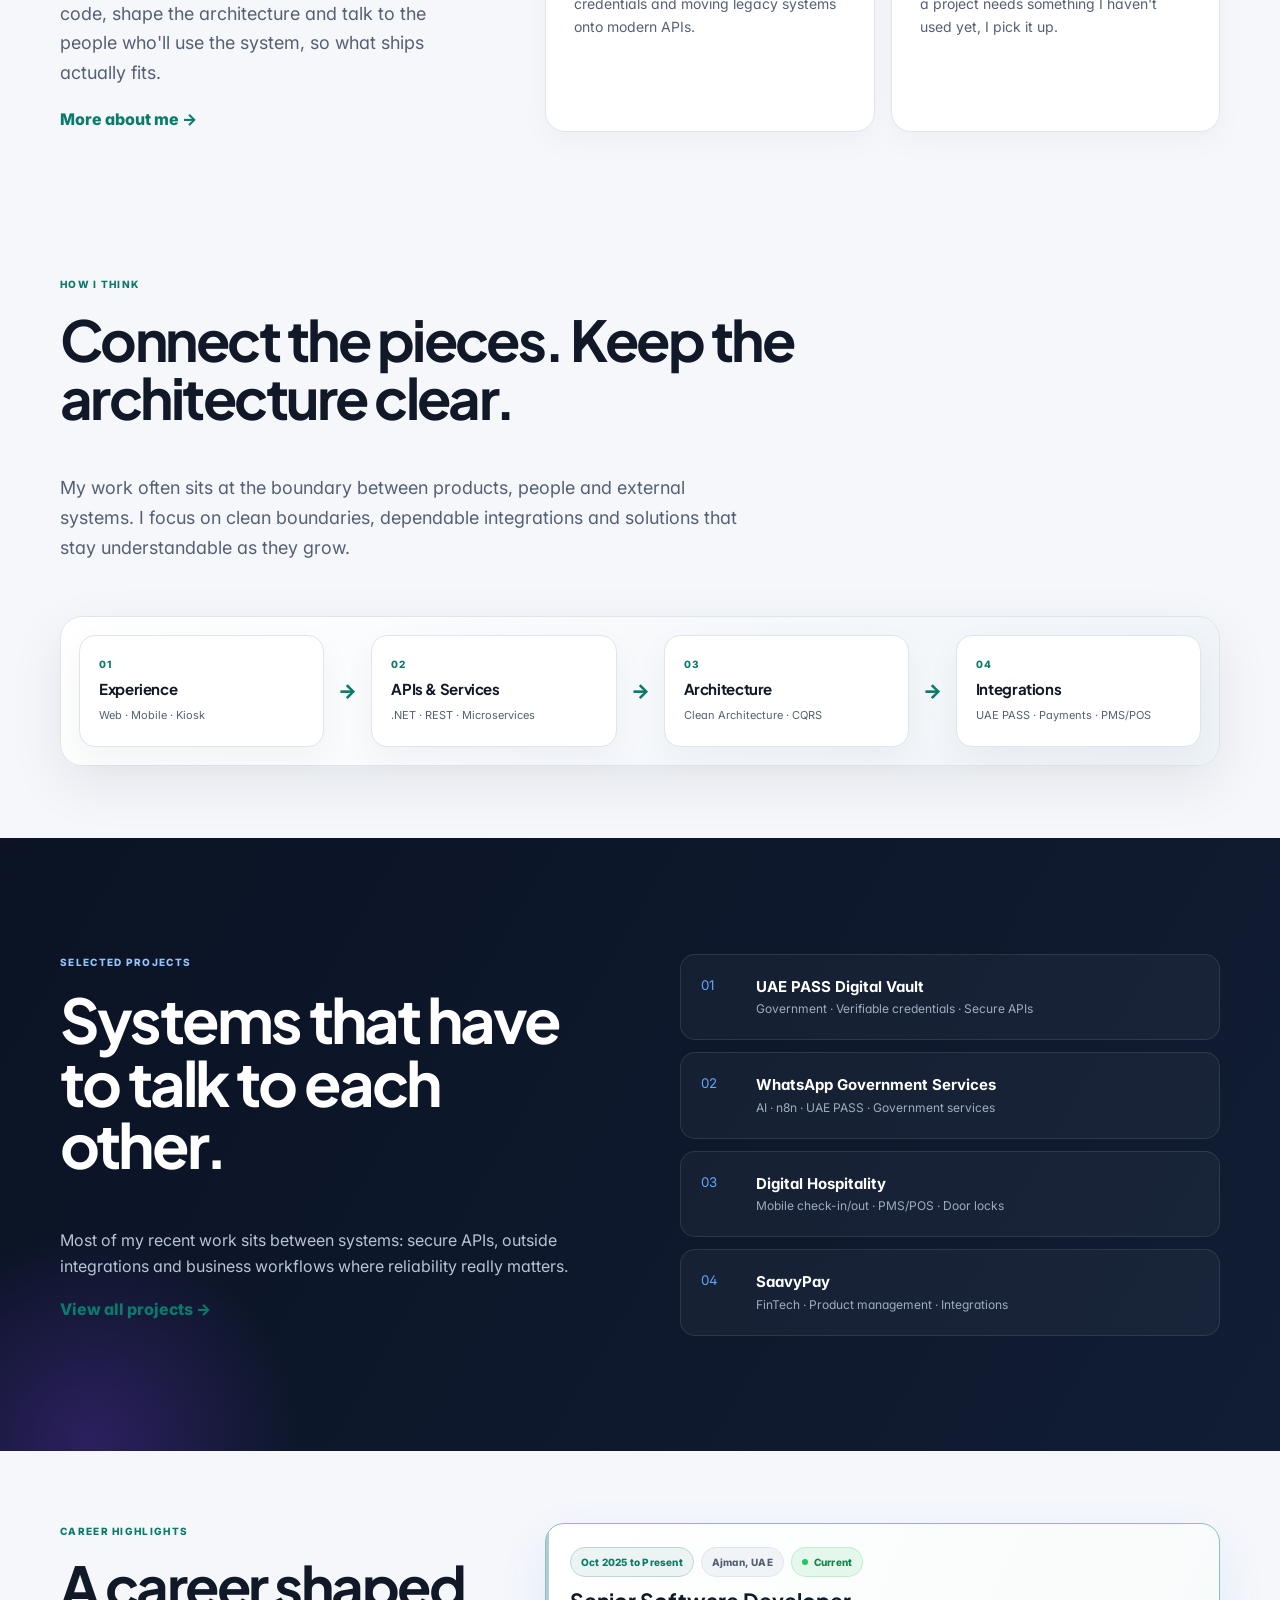
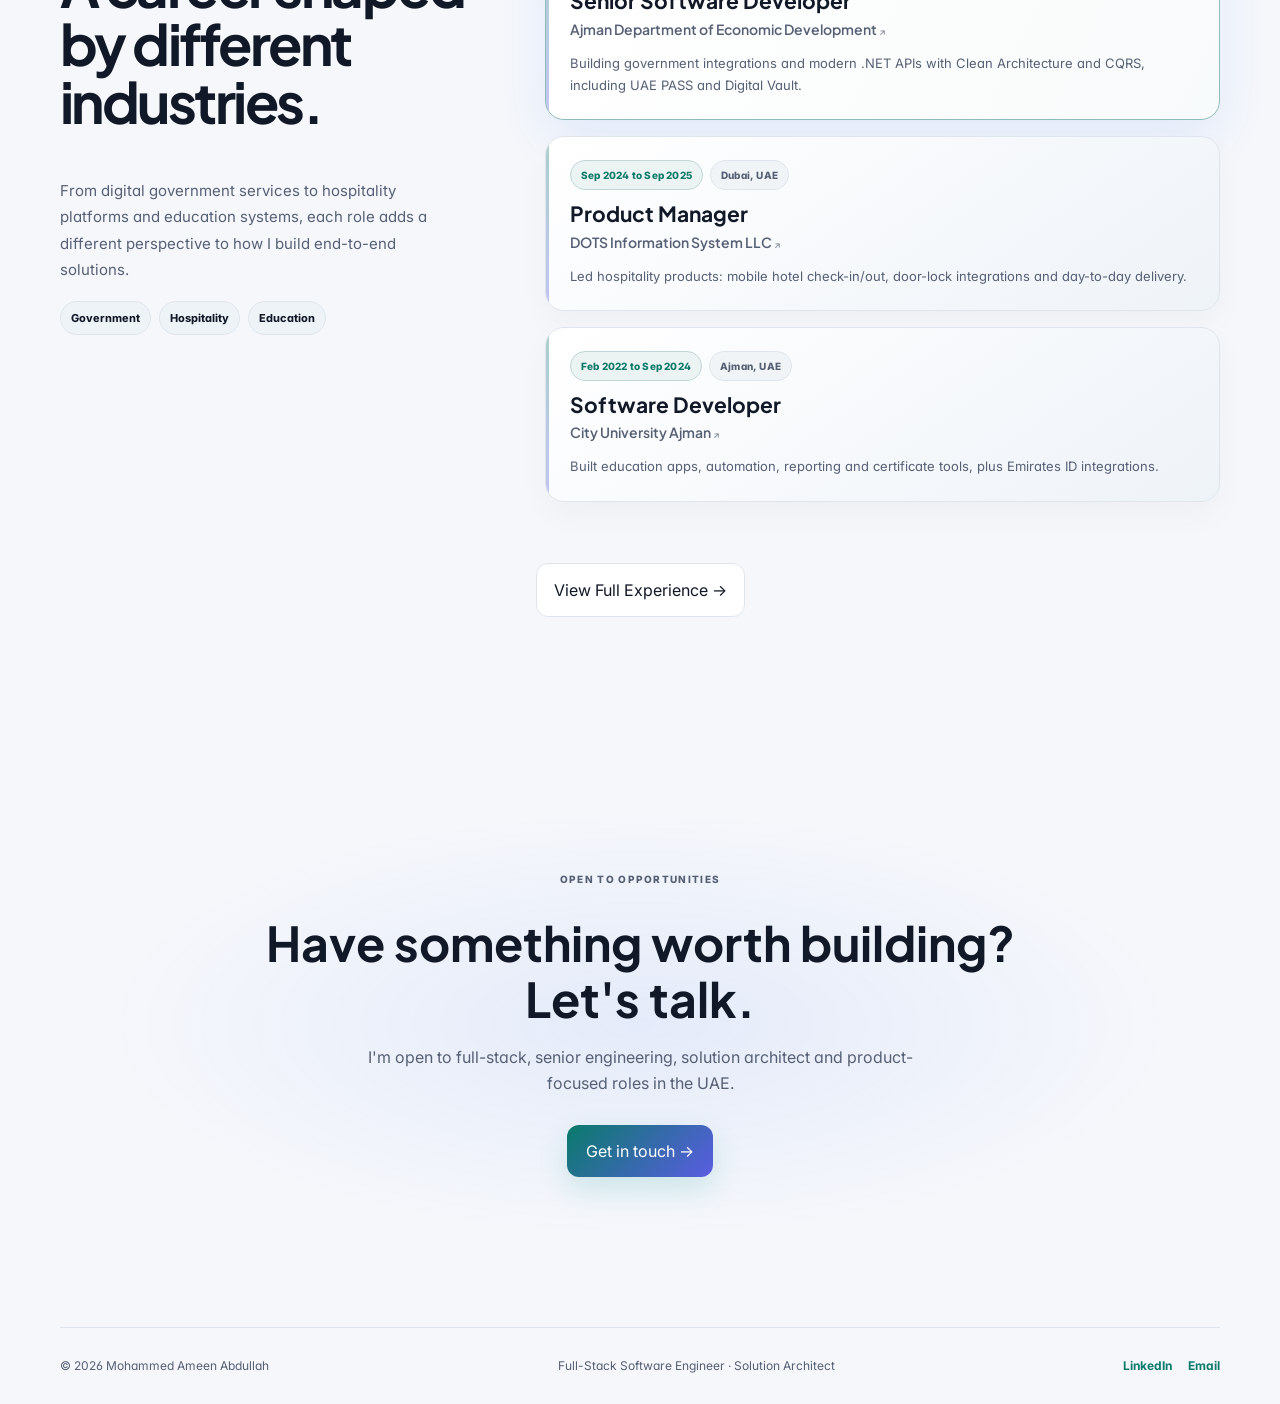
==== commit e26d2a92: "Add files via upload" ====
--- a/index.html
+++ b/index.html
@@ -5,29 +5,33 @@
   <link rel="icon" type="image/png" href="favicon.png">
   <link rel="apple-touch-icon" href="favicon.png">
   <meta name="viewport" content="width=device-width, initial-scale=1.0">
-  <meta name="description" content="Mohammed Ameen Abdullah is a senior software engineer and solution architect in Dubai. He builds .NET 10 systems, government integrations, UAE PASS services and AI-powered workflows.">
+  <meta name="description" content="Mohammed Ameen Abdullah is a full-stack software engineer and solution architect based in Dubai, UAE. He builds .NET 10 systems, government integrations, UAE PASS services and AI-powered workflows.">
   <meta name="author" content="Mohammed Ameen Abdullah">
-  <meta property="og:title" content="Mohammed Ameen Abdullah | Senior Software Engineer & Solution Architect">
-  <meta property="og:description" content="Senior .NET 10 engineer and solution architect building enterprise systems, government integrations and AI-powered workflows.">
+  <meta property="og:title" content="Mohammed Ameen Abdullah | Full-Stack Software Engineer & Solution Architect">
+  <meta property="og:description" content="Full-stack software engineer and solution architect building enterprise systems, government integrations and AI-powered workflows in the UAE.">
   <meta property="og:type" content="website">
-  <title>Mohammed Ameen Abdullah | Senior Software Engineer & Solution Architect</title>
+  <meta property="og:url" content="https://mhdamn.github.io/">
+  <meta property="og:image" content="https://mhdamn.github.io/profile.jpg">
+  <meta name="twitter:card" content="summary">
+  <title>Mohammed Ameen Abdullah | Full-Stack Software Engineer & Solution Architect</title>
     <link rel="preconnect" href="https://fonts.googleapis.com">
   <link rel="preconnect" href="https://fonts.gstatic.com" crossorigin>
   <link href="https://fonts.googleapis.com/css2?family=Inter:wght@400;500;600;700;800&family=Plus+Jakarta+Sans:wght@600;700;800&display=swap" rel="stylesheet">
+  <link rel="canonical" href="https://mhdamn.github.io/">
   <link rel="stylesheet" href="styles.css">
   <meta name="theme-color" content="#0f9d8a">
   <script>try{var t=localStorage.getItem('portfolio-theme')||(matchMedia('(prefers-color-scheme: dark)').matches?'dark':'light');document.documentElement.setAttribute('data-theme',t)}catch(e){}</script>
 <script type="application/ld+json">
-{"@context":"https://schema.org","@type":"Person","name":"Mohammed Ameen Abdullah","jobTitle":"Full-Stack Software Engineer | Solution Architect","url":"https://www.linkedin.com/in/mhdamn","sameAs":["https://www.linkedin.com/in/mhdamn"],"knowsAbout":["C#",".NET","ASP.NET Core","Clean Architecture","CQRS","Microservices","REST APIs","UAE PASS","AI Agents","System Integration"]}
+{"@context":"https://schema.org","@type":"Person","name":"Mohammed Ameen Abdullah","jobTitle":"Full-Stack Software Engineer | Solution Architect","url":"https://www.linkedin.com/in/mhdamn","sameAs":["https://www.linkedin.com/in/mhdamn"],"address":{"@type":"PostalAddress","addressLocality":"Dubai","addressCountry":"AE"},"knowsAbout":["C#",".NET","ASP.NET Core","Clean Architecture","CQRS","Microservices","REST APIs","UAE PASS","AI Agents","System Integration"]}
 </script>
 </head>
-<body>
+<body class="home-page">
 <a class="skip-link" href="#main-content">Skip to content</a>
   <div class="progress"></div>
 
   <header class="site-header">
     <a class="brand" href="index.html" aria-label="Mohammed Ameen Abdullah home">
-      <span class="brand-avatar"><img src="profile.jpg" alt="Mohammed Ameen" /></span>
+      <span class="brand-avatar"><img src="profile.jpg" alt="Mohammed Ameen" width="44" height="44" decoding="async" /></span>
       <strong>Mohammed Ameen</strong>
     </a>
     <button class="menu" type="button" aria-label="Open navigation" aria-expanded="false"><i></i><i></i><i></i></button>
@@ -48,7 +52,7 @@
         <p class="eyebrow"><span class="pulse"></span>DUBAI, UAE · FULL-STACK ENGINEERING · SOLUTION ARCHITECTURE</p>
         <h1>Full-Stack Software Engineer <em>&amp;</em><br>Solution Architect.</h1>
         <p class="typed-line" aria-live="polite"><b>›</b> <span id="typed">Building secure government integrations</span><i class="caret"></i></p>
-        <p class="lead">I design and build production systems end-to-end — from frontend experiences and APIs to architecture, integrations, automation and AI.</p>
+        <p class="lead">I design and build production systems from start to finish, including frontend experiences, APIs, architecture, integrations, automation and AI.</p>
         <div class="actions">
           <a class="btn primary" href="projects.html">Explore My Work →</a>
           <a class="btn ghost" href="contact.html">Let's Connect</a>
@@ -60,21 +64,41 @@
         </div>
       </div>
 
-      <div class="hero-card profile-hero reveal">
+      <div class="hero-card profile-hero hc reveal">
         <div class="card-glow"></div>
-        <div class="profile-photo-wrap">
-          <img class="profile-photo" src="profile.jpg" alt="Mohammed Ameen Abdullah" onerror="this.style.display='none';this.nextElementSibling.style.display='grid';">
-          <div class="profile-mark profile-fallback" aria-hidden="true">MA</div>
-        </div>
-        <div class="linkedin-profile-badge">
-          <span class="linkedin-icon">in</span>
-          <div><strong>Mohammed Ameen Abdullah</strong><small>Senior Software Engineer | Solution Architect</small></div>
-          <a href="https://www.linkedin.com/in/mhdamn" target="_blank" rel="noopener noreferrer" aria-label="Open LinkedIn profile">↗</a>
-        </div>
-        <p class="hero-kicker">ENGINEERING · ARCHITECTURE · DELIVERY</p><h2>I build the whole solution, not just one layer.</h2>
-        <p>I work across web, APIs, databases, integrations, automation and AI, and I'm comfortable owning a project from the first conversation to go-live.</p>
-        <div class="mini-stack">
-          <span>C#</span><span>.NET 10</span><span>ASP.NET Core</span><span>Clean Architecture</span><span>CQRS</span><span>Microservices</span><span>UAE PASS</span><span>AI</span>
+        <div class="hc-banner" aria-hidden="true">
+          <span class="hc-orb hc-orb-a"></span><span class="hc-orb hc-orb-b"></span>
+          <div class="hc-chips"><span class="hc-chip hc-chip-1">.NET 10</span>
+          <span class="hc-chip hc-chip-2">UAE PASS</span>
+          <span class="hc-chip hc-chip-3">AI Agents</span></div>
+        </div>
+        <div class="hc-body">
+          <div class="hc-avatar-row">
+            <div class="hc-avatar">
+              <img class="hc-photo" src="profile.jpg" width="600" height="600" fetchpriority="high" decoding="async" alt="Mohammed Ameen Abdullah" onerror="this.style.display='none';this.nextElementSibling.style.display='grid';">
+              <div class="hc-fallback" aria-hidden="true">MA</div>
+            </div>
+            <span class="hc-loc"><svg viewBox="0 0 24 24" width="14" height="14" fill="none" stroke="currentColor" stroke-width="2.2" stroke-linecap="round" stroke-linejoin="round" aria-hidden="true"><path d="M12 21s-7-6.2-7-11.5A7 7 0 0 1 19 9.5C19 14.8 12 21 12 21z"/><circle cx="12" cy="9.5" r="2.5"/></svg>Dubai, UAE</span>
+          </div>
+          <h2 class="hc-name">Mohammed Ameen Abdullah</h2>
+          <p class="hc-role"><span>Full-Stack Software Engineer</span><i>|</i><span>Solution Architect</span></p>
+          <p class="hc-quote">I build the whole solution, not just one layer.</p>
+          <div class="hc-now">
+            <span class="hc-now-dot"></span>
+            <div><small>Current role</small><strong>Senior Software Developer</strong><span>Ajman Department of Economic Development</span></div>
+          </div>
+          <div class="hc-stats">
+            <div><b data-count="9" data-suffix="+">9+</b><span>Years</span></div>
+            <div><b data-count="5">5</b><span>Companies</span></div>
+            <div><b data-count="14">14</b><span>Certificates</span></div>
+          </div>
+          <div class="mini-stack">
+            <span>C#</span><span>.NET 10</span><span>ASP.NET Core</span><span>Clean Architecture</span><span>CQRS</span><span>Microservices</span><span>UAE PASS</span><span>AI</span>
+          </div>
+          <div class="hc-actions">
+            <a class="hc-btn hc-btn-li" href="https://www.linkedin.com/in/mhdamn" target="_blank" rel="noopener noreferrer"><b>in</b> View LinkedIn</a>
+            <a class="hc-btn hc-btn-ghost" href="mailto:ameen412@gmail.com">Email me</a>
+          </div>
         </div>
       </div>
     </section>
@@ -102,7 +126,7 @@
           <a class="text-link" href="about.html">More about me →</a>
         </div>
         <div class="feature-grid">
-          <article class="reveal"><span>01 · FULL-STACK</span><h3>End-to-End Engineering</h3><p>Frontend, backend, APIs, databases and integrations, with .NET 10 as my main production stack.</p></article>
+          <article class="reveal"><span>01 · FULL-STACK</span><h3>End-to-End Engineering</h3><p>Frontend, backend, APIs, databases and integrations, with .NET as my main production stack.</p></article>
           <article class="reveal"><span>02 · ARCHITECTURE</span><h3>Clean, Scalable Design</h3><p>Clean Architecture, CQRS and microservices, kept as simple as the problem allows.</p></article>
           <article class="reveal"><span>03 · GOVERNMENT</span><h3>Digital Government</h3><p>UAE PASS, Digital Vault, verifiable credentials and moving legacy systems onto modern APIs.</p></article>
           <article class="reveal"><span>04 · ALWAYS LEARNING</span><h3>Build, Learn, Adapt</h3><p>AI agents, automation and new tools. If a project needs something I haven't used yet, I pick it up.</p></article>
@@ -146,12 +170,12 @@
       <div class="split split-timeline">
         <div class="reveal">
           <p class="eyebrow">CAREER HIGHLIGHTS</p>
-          <h2 class="section-title">Where I've worked so far.</h2>
-        </div>
-        <div class="experience-timeline compact reveal">
-          <article class="experience-item is-current"><div class="experience-marker"><span>01</span></div><div class="experience-card"><div class="timeline-meta"><span>Oct 2025 to Present</span><span>Ajman, UAE</span><span class="now-badge"><i></i>Current</span></div><h2>Senior Software Developer</h2><h3><a class="company-link" href="https://www.ajmanded.ae/en" target="_blank" rel="noopener noreferrer">Ajman Department of Economic Development</a></h3><p>Building government integrations and .NET 10 APIs with Clean Architecture and CQRS, including UAE PASS and Digital Vault.</p></div></article>
-          <article class="experience-item"><div class="experience-marker"><span>02</span></div><div class="experience-card"><div class="timeline-meta"><span>Sep 2024 to Sep 2025</span><span>Dubai, UAE</span></div><h2>Product Manager</h2><h3><a class="company-link" href="https://www.dotsinfosys.com/" target="_blank" rel="noopener noreferrer">DOTS Information System LLC</a></h3><p>Led hospitality products: mobile hotel check-in/out, door-lock integrations and day-to-day delivery.</p></div></article>
-          <article class="experience-item"><div class="experience-marker"><span>03</span></div><div class="experience-card"><div class="timeline-meta"><span>Feb 2022 to Sep 2024</span><span>Ajman, UAE</span></div><h2>Software Developer</h2><h3><a class="company-link" href="https://cu.ac.ae/" target="_blank" rel="noopener noreferrer">City University Ajman</a></h3><p>Built education apps, automation, reporting and certificate tools, plus Emirates ID integrations.</p></div></article>
+          <h2 class="section-title">A career shaped by different industries.</h2><p class="career-summary-copy">From digital government services to hospitality platforms and education systems, each role adds a different perspective to how I build end-to-end solutions.</p><div class="career-summary-tags"><span>Government</span><span>Hospitality</span><span>Education</span></div>
+        </div>
+        <div class="experience-timeline compact reveal" aria-label="Selected career highlights">
+          <article class="experience-item is-current"><div class="experience-marker"><span>DED</span></div><div class="experience-card"><div class="timeline-meta"><span>Oct 2025 to Present</span><span>Ajman, UAE</span><span class="now-badge"><i></i>Current</span></div><h2>Senior Software Developer</h2><h3><a class="company-link" href="https://www.ajmanded.ae/en" target="_blank" rel="noopener noreferrer">Ajman Department of Economic Development</a></h3><p>Building government integrations and modern .NET APIs with Clean Architecture and CQRS, including UAE PASS and Digital Vault.</p></div></article>
+          <article class="experience-item"><div class="experience-marker"><span>DOTS</span></div><div class="experience-card"><div class="timeline-meta"><span>Sep 2024 to Sep 2025</span><span>Dubai, UAE</span></div><h2>Product Manager</h2><h3><a class="company-link" href="https://www.dotsinfosys.com/" target="_blank" rel="noopener noreferrer">DOTS Information System LLC</a></h3><p>Led hospitality products: mobile hotel check-in/out, door-lock integrations and day-to-day delivery.</p></div></article>
+          <article class="experience-item"><div class="experience-marker"><span>CUA</span></div><div class="experience-card"><div class="timeline-meta"><span>Feb 2022 to Sep 2024</span><span>Ajman, UAE</span></div><h2>Software Developer</h2><h3><a class="company-link" href="https://cu.ac.ae/" target="_blank" rel="noopener noreferrer">City University Ajman</a></h3><p>Built education apps, automation, reporting and certificate tools, plus Emirates ID integrations.</p></div></article>
         </div>
       </div>
       <div class="actions reveal" style="justify-content:center;margin-top:35px"><a class="btn ghost" href="experience.html">View Full Experience →</a></div>
--- a/styles.css
+++ b/styles.css
@@ -697,7 +697,7 @@
 }
 
 /* =========================================================
-   FINAL VISUAL SYSTEM — MIDNIGHT NAVY + TEAL
+   FINAL VISUAL SYSTEM - MIDNIGHT NAVY + TEAL
    ========================================================= */
 :root{
   --bg:#f5f7fb;
@@ -774,7 +774,7 @@
 html[data-theme="dark"] .spot:after{background:radial-gradient(380px circle at var(--mx,50%) var(--my,50%),rgba(45,212,191,.16),transparent 60%)}
 
 /* =========================================================
-   TIMELINE — shared, predictable layout on desktop + mobile
+   TIMELINE - shared, predictable layout on desktop + mobile
    ========================================================= */
 .experience-timeline{
   position:relative;
@@ -1147,7 +1147,7 @@
 }
 
 /* =========================================================
-   V13 — PREMIUM ENGINEERING PORTFOLIO REFINEMENT
+   V13 - PREMIUM ENGINEERING PORTFOLIO REFINEMENT
    Editorial/product-led visual language, restrained motion.
    ========================================================= */
 :root{
@@ -1229,7 +1229,7 @@
 }
 
 /* =========================================================
-   V14 PREMIUM POLISH — accessibility, hierarchy, motion,
+   V14 PREMIUM POLISH - accessibility, hierarchy, motion,
    architecture storytelling and resilient mobile UX
    ========================================================= */
 .skip-link{position:fixed;left:18px;top:12px;z-index:1000;transform:translateY(-180%);background:var(--ink);color:var(--bg);padding:10px 14px;border-radius:10px;font-weight:800;box-shadow:0 12px 30px rgba(15,23,42,.18);transition:transform .2s ease}
@@ -1281,7 +1281,7 @@
 
 
 /* =========================================================
-   V15 — MOBILE NAV BEHAVIOUR
+   V15 - MOBILE NAV BEHAVIOUR
    Consistent auto-hide header across desktop and mobile.
    The header remains available whenever the mobile menu is open.
    ========================================================= */
@@ -1302,3 +1302,619 @@
     padding-right:max(14px, env(safe-area-inset-right));
   }
 }
+
+/* V17 - career experience redesign: editorial career cards, no numbered timeline */
+.experience-timeline-section{padding-top:22px}
+.experience-intro{max-width:980px;margin:0 auto 34px;padding:0 0 26px;border-bottom:1px solid var(--line)}
+.experience-intro-kicker{display:inline-block;color:var(--accent);font-size:10px;font-weight:800;letter-spacing:.18em;text-transform:uppercase;margin-bottom:10px}
+.experience-intro h2{font:800 clamp(25px,3vw,34px)/1.2 "Plus Jakarta Sans",sans-serif;letter-spacing:-.04em;margin:0 0 12px;max-width:720px}
+.experience-intro>p:not(.experience-note){color:var(--muted);max-width:760px;margin:0;font-size:15px;line-height:1.75}
+.experience-journey-tags{display:flex;flex-wrap:wrap;gap:8px;margin-top:18px}
+.experience-journey-tags span{font-size:11px;font-weight:700;padding:7px 11px;border-radius:999px;background:var(--surface2);border:1px solid var(--line);color:var(--text)}
+.experience-intro .experience-note{font-size:12px;color:var(--muted);margin:18px 0 0}
+.experience-timeline{max-width:980px;margin:0 auto;padding:0 0 50px}
+.experience-timeline:before,.experience-timeline:after{display:none!important;content:none!important}
+.experience-item{padding-left:0;margin:0 0 22px}
+.experience-marker{left:28px;top:29px;width:58px;height:58px;border-radius:17px;box-shadow:none;background:linear-gradient(145deg,#10223f,#1b3560);border:1px solid rgba(91,160,230,.35)}
+.experience-marker span{font:800 10px "Plus Jakarta Sans",sans-serif;letter-spacing:.02em;color:#b7ddff}
+.experience-card{padding:30px 32px 30px 110px;border-radius:22px}
+.experience-card:before{width:3px;opacity:.5}
+.experience-item:hover .experience-marker{transform:translateY(-2px);box-shadow:0 8px 24px rgba(37,99,235,.18)}
+.experience-item.is-current .experience-marker{animation:none;border-color:var(--accent);box-shadow:0 0 0 4px color-mix(in srgb,var(--accent) 12%,transparent)}
+.experience-heading{gap:12px}
+.experience-heading h2{font-size:clamp(21px,2.3vw,26px);letter-spacing:-.025em}
+.experience-heading h3{font-size:16px}
+.experience-card>p{line-height:1.75}
+.experience-card ul{margin-top:14px}
+.experience-card li{line-height:1.6}
+.timeline-meta span{font-size:10px;letter-spacing:.02em}
+html[data-theme="dark"] .experience-marker{background:linear-gradient(145deg,#10223f,#1b3560);border-color:rgba(91,160,230,.35)}
+html[data-theme="dark"] .experience-marker span{color:#b7ddff}
+html[data-theme="dark"] .experience-journey-tags span{background:var(--surface2);color:var(--text);border-color:var(--line)}
+@media(max-width:650px){
+  .experience-intro{margin-bottom:24px}
+  .experience-card{padding:100px 20px 23px}
+  .experience-marker{left:20px;top:20px;width:58px;height:58px}
+  .experience-heading{display:block}
+  .experience-heading h2{font-size:22px}
+  .experience-heading h3{font-size:15px;line-height:1.5}
+  .experience-location{white-space:normal}
+  .timeline-meta{gap:7px}
+  .timeline-meta span{font-size:10px}
+}
+@media(prefers-reduced-motion:reduce){.experience-card,.experience-marker{transition:none!important}}
+
+
+/* Homepage career highlights: align with the company-mark experience redesign */
+.career-summary-copy{max-width:390px;color:var(--muted);font-size:15px;line-height:1.75;margin:16px 0 18px}
+.career-summary-tags{display:flex;flex-wrap:wrap;gap:8px}
+.career-summary-tags span{font-size:11px;font-weight:750;padding:7px 10px;border-radius:999px;background:var(--surface2,#f1f5f9);border:1px solid var(--line);color:var(--text,var(--ink))}
+.experience-timeline.compact .experience-item{padding-left:0;margin-bottom:16px}
+.experience-timeline.compact .experience-marker{left:18px;top:22px;width:52px;height:52px;border-radius:15px}
+.experience-timeline.compact .experience-marker span{font-size:9px;letter-spacing:.015em}
+.experience-timeline.compact .experience-card{padding:23px 22px 23px 86px;border-radius:19px}
+.experience-timeline.compact .timeline-meta{gap:7px;flex-wrap:wrap;margin-bottom:11px}
+.experience-timeline.compact .timeline-meta span{font-size:10px}
+.experience-timeline.compact .experience-card h2{font-size:21px;line-height:1.25}
+.experience-timeline.compact .experience-card h3{font-size:14px;line-height:1.5}
+.experience-timeline.compact .experience-card p{font-size:13px;line-height:1.7}
+html[data-theme="dark"] .career-summary-tags span{background:var(--surface2);border-color:var(--line);color:var(--text)}
+@media(max-width:850px){.career-summary-copy{max-width:650px}.experience-timeline.compact .experience-card{padding:23px 20px 23px 82px}}
+@media(max-width:560px){.experience-timeline.compact .experience-marker{left:14px;top:16px;width:48px;height:48px;border-radius:14px}.experience-timeline.compact .experience-card{padding:78px 17px 20px}.experience-timeline.compact .experience-card h2{font-size:20px}.career-summary-tags{margin-bottom:10px}}
+
+/* Experience page refresh: editorial hero, career snapshot and richer timeline */
+.experience-page-hero{position:relative;isolation:isolate;width:min(1080px,calc(100% - 48px));padding:92px 0 50px}
+.experience-page-hero:before{content:"";position:absolute;z-index:-1;right:-6%;top:52px;width:310px;height:310px;border-radius:50%;background:radial-gradient(circle,rgba(37,99,235,.12),rgba(124,58,237,.055) 48%,transparent 72%);pointer-events:none}
+.experience-page-hero h1{max-width:970px;font-size:clamp(43px,6vw,72px);line-height:1.06;letter-spacing:-.065em;margin-bottom:25px}
+.experience-page-hero h1 em{font-style:normal;background:linear-gradient(100deg,var(--accent),var(--accent2));-webkit-background-clip:text;background-clip:text;color:transparent}
+.experience-page-hero h1:after{display:none}
+.experience-page-hero .lead{max-width:770px;font-size:17px;line-height:1.8}
+.experience-hero-foot{display:flex;align-items:center;gap:13px;margin-top:29px;color:var(--muted);font-size:12px;font-weight:600}
+.hero-foot-line{display:block;width:42px;height:2px;background:linear-gradient(90deg,var(--accent),var(--accent2));border-radius:2px}
+.experience-snapshot.section{width:min(1080px,calc(100% - 48px));padding:0 0 55px;display:grid;grid-template-columns:.8fr 1.7fr;gap:35px;align-items:center}
+.snapshot-heading>span{font-size:10px;letter-spacing:.18em;font-weight:800;color:var(--accent)}
+.snapshot-heading p{font:700 16px/1.5 "Plus Jakarta Sans",sans-serif;letter-spacing:-.02em;margin:9px 0 0;max-width:220px}
+.snapshot-grid{display:grid;grid-template-columns:repeat(4,minmax(0,1fr));border:1px solid var(--line);border-radius:20px;overflow:hidden;background:var(--surface);box-shadow:0 14px 35px rgba(15,23,42,.045)}
+.snapshot-grid article{padding:21px 18px;border-right:1px solid var(--line);min-width:0}
+.snapshot-grid article:last-child{border-right:0}
+.snapshot-grid article>strong{display:block;font:800 clamp(22px,2.5vw,31px)/1.1 "Plus Jakarta Sans",sans-serif;letter-spacing:-.05em;color:var(--text,var(--ink));white-space:nowrap}
+.snapshot-grid article>strong span{color:var(--accent)}
+.snapshot-grid article>span{display:block;color:var(--muted);font-size:10px;line-height:1.45;margin-top:9px}
+.experience-timeline-section{padding-top:24px}
+.experience-intro{max-width:1080px;display:grid;grid-template-columns:.9fr 1.1fr;gap:60px;align-items:start;padding-bottom:32px;margin-bottom:38px}
+.experience-intro h2{font-size:clamp(27px,3vw,39px);line-height:1.14;max-width:440px}
+.experience-intro>div:nth-child(2)>p:first-child{margin-top:1px}
+.experience-journey-tags{margin-top:20px}
+.experience-note{font-size:11px!important;letter-spacing:.01em}
+.experience-timeline{max-width:1080px;position:relative}
+.experience-item{position:relative;margin-bottom:27px;transition:transform .28s ease}
+.experience-card{position:relative;overflow:hidden;background:var(--surface);border:1px solid var(--line);border-radius:24px;padding:31px 34px 31px 116px;box-shadow:0 12px 32px rgba(15,23,42,.035);transition:border-color .25s,box-shadow .25s,transform .25s}
+.experience-card:after{content:"";position:absolute;right:-65px;top:-75px;width:190px;height:190px;border-radius:50%;background:radial-gradient(circle,rgba(37,99,235,.055),transparent 70%);pointer-events:none}
+.experience-item:hover .experience-card{transform:translateY(-3px);border-color:color-mix(in srgb,var(--accent) 36%,var(--line));box-shadow:0 20px 45px rgba(15,23,42,.075)}
+.experience-marker{left:29px;top:30px;width:62px;height:62px;border-radius:19px;background:linear-gradient(145deg,#10213c,#1b3b66);border:1px solid rgba(96,165,250,.38);box-shadow:0 10px 22px rgba(18,49,88,.18);z-index:1}
+.experience-marker span{font-size:11px;letter-spacing:.04em;color:#d6eaff}
+.experience-item.is-current .experience-card{border-color:color-mix(in srgb,var(--accent) 35%,var(--line));background:linear-gradient(115deg,var(--surface),color-mix(in srgb,var(--accent) 3%,var(--surface)))}
+.experience-item.is-current .experience-card:before{width:4px;opacity:1;background:linear-gradient(180deg,var(--accent),var(--accent2))}
+.timeline-meta{position:relative;z-index:1;gap:8px;margin-bottom:17px}
+.timeline-meta span{border:1px solid var(--line);background:var(--surface2,var(--bg));color:var(--muted);font-size:10px;padding:6px 10px}
+.timeline-meta span:first-child{background:color-mix(in srgb,var(--accent) 8%,var(--surface));border-color:color-mix(in srgb,var(--accent) 15%,var(--line));color:var(--accent)}
+.timeline-meta .now-badge{background:rgba(34,197,94,.09);border-color:rgba(34,197,94,.2);color:#15803d}
+.experience-heading{position:relative;z-index:1;align-items:flex-start;gap:20px}
+.experience-heading h2{font-size:clamp(21px,2.2vw,27px);letter-spacing:-.045em;line-height:1.2;margin-bottom:7px}
+.experience-heading h3{font-size:15px;line-height:1.5;margin-bottom:0}
+.company-link{background:linear-gradient(currentColor,currentColor) left bottom/0 1px no-repeat;transition:background-size .25s,color .25s}
+.company-link:hover{background-size:100% 1px;color:var(--accent)}
+.experience-location{font-size:11px;white-space:nowrap;border:1px solid var(--line);border-radius:10px;padding:7px 10px;background:var(--surface);color:var(--muted)}
+.company-meta{position:relative;z-index:1;margin-top:9px}
+.company-meta span{font-size:10px;color:var(--muted)}
+.experience-card>p{position:relative;z-index:1;margin:18px 0 12px;max-width:780px;font-size:13px;line-height:1.8;color:var(--muted)}
+.experience-card ul{position:relative;z-index:1;margin:13px 0 0;padding-left:18px;display:grid;gap:7px}
+.experience-card li{font-size:12px;line-height:1.7;padding-left:3px;color:var(--text,var(--ink))}
+.experience-card li::marker{color:var(--accent)}
+.experience-tech{position:relative;z-index:1;display:flex;flex-wrap:wrap;gap:7px;margin-top:21px;padding-top:17px;border-top:1px solid var(--line)}
+.experience-tech span{font-size:9px;letter-spacing:.025em;padding:6px 9px;border-radius:7px;border:1px solid var(--line);background:var(--bg);color:var(--muted);font-weight:700}
+html[data-theme="dark"] .experience-card{background:var(--surface);box-shadow:0 14px 35px rgba(0,0,0,.12)}
+html[data-theme="dark"] .experience-item.is-current .experience-card{background:linear-gradient(115deg,var(--surface),rgba(37,99,235,.07))}
+html[data-theme="dark"] .experience-card li{color:var(--ink)}
+html[data-theme="dark"] .snapshot-grid{box-shadow:none}
+html[data-theme="dark"] .experience-marker{box-shadow:0 10px 24px rgba(0,0,0,.25)}
+@media(max-width:850px){
+ .experience-page-hero{padding-top:70px}
+ .experience-snapshot.section{grid-template-columns:1fr;gap:17px;padding-bottom:40px}
+ .snapshot-heading p{max-width:450px}
+ .experience-intro{grid-template-columns:1fr;gap:15px}
+ .experience-heading{display:block}
+ .experience-location{display:inline-flex;margin-top:12px;white-space:normal}
+}
+@media(max-width:560px){
+ .experience-page-hero{width:calc(100% - 32px);padding:58px 0 34px}
+ .experience-page-hero h1{font-size:clamp(37px,10.5vw,49px)}
+ .experience-page-hero .lead{font-size:15px}
+ .experience-hero-foot{align-items:flex-start;font-size:11px;line-height:1.6}
+ .experience-snapshot.section{width:calc(100% - 32px);padding-bottom:30px}
+ .snapshot-grid{grid-template-columns:1fr 1fr;border-radius:16px}
+ .snapshot-grid article{padding:16px;border-bottom:1px solid var(--line)}
+ .snapshot-grid article:nth-child(2){border-right:0}
+ .snapshot-grid article:nth-child(3),.snapshot-grid article:nth-child(4){border-bottom:0}
+ .snapshot-grid article>strong{font-size:25px}
+ .experience-intro{padding-bottom:23px;margin-bottom:25px}
+ .experience-card{padding:94px 18px 21px;border-radius:19px}
+ .experience-marker{left:18px;top:17px;width:57px;height:57px;border-radius:17px}
+ .experience-heading h2{font-size:21px}
+ .experience-heading h3{font-size:14px}
+ .experience-card>p{font-size:12.5px}
+ .experience-card li{font-size:12px}
+ .experience-tech{gap:6px}
+}
+@media(prefers-reduced-motion:reduce){.experience-item,.experience-card,.company-link{transition:none!important}}
+
+/* V22 - quiet career markers: let role, company and impact lead */
+.experience-marker{display:none!important}
+.experience-card{padding:29px 32px!important}
+.experience-card:before{width:3px!important;opacity:.42!important}
+.experience-item.is-current .experience-card:before{opacity:.85!important}
+.experience-item:hover .experience-card{transform:translateY(-2px)}
+.experience-timeline.compact .experience-card{padding:23px 24px!important}
+.experience-timeline.compact .experience-card:before{opacity:.35!important}
+@media(max-width:650px){
+  .experience-card{padding:22px 19px!important}
+  .experience-timeline.compact .experience-card{padding:20px 17px!important}
+  .experience-card:before{width:2px!important}
+}
+
+/* Projects page architecture case study: clear hierarchy and responsive flow */
+.case-study-intro{max-width:680px;margin:14px 0 0;color:var(--muted);font-size:15px;line-height:1.75}
+.case-architecture{margin-top:28px}
+.case-flow{display:grid;grid-template-columns:minmax(0,1fr) 22px minmax(0,1fr) 22px minmax(0,1fr) 22px minmax(0,1fr);gap:8px;align-items:stretch}
+.case-flow>div{min-width:0;padding:18px 15px;border-radius:16px;min-height:138px;overflow-wrap:anywhere}
+.case-flow small{line-height:1.5;display:block}
+.case-flow strong{font-size:15px;line-height:1.35}
+.case-flow span{font-size:12px;line-height:1.55}
+.case-flow i{display:flex;align-items:center;justify-content:center}
+.case-identity{display:flex;align-items:stretch;gap:14px;margin:14px 0 0 50%;padding-left:0;max-width:calc(50% - 8px)}
+.case-identity-line{width:2px;flex:0 0 2px;background:var(--accent);opacity:.45;margin-left:10px}
+.case-identity>div{flex:1;min-width:0;border:1px solid var(--line);border-radius:15px;background:var(--surface);padding:15px 18px}
+.case-identity small{font-size:10px;letter-spacing:.09em;color:var(--accent);font-weight:800;line-height:1.5}
+.case-identity strong{display:block;margin-top:5px;font-size:15px}
+.case-identity p{margin:5px 0 0;color:var(--muted);font-size:12px;line-height:1.6}
+.case-study-note{margin:18px 0 0;color:var(--muted);font-size:12px;line-height:1.65}
+@media(max-width:900px){
+  .case-study-head{gap:14px}
+  .case-flow{grid-template-columns:minmax(0,1fr);gap:8px}
+  .case-flow>div{min-height:0;padding:16px 17px}
+  .case-flow i{display:none}
+  .case-flow>div{position:relative;padding-left:52px}
+  .case-flow>div::before{content:counter(architecture-step);counter-increment:architecture-step;position:absolute;left:16px;top:17px;width:24px;height:24px;display:grid;place-items:center;border-radius:50%;background:rgba(37,99,235,.10);color:var(--accent);font-size:11px;font-weight:800}
+  .case-flow{counter-reset:architecture-step}
+  .case-flow>div:not(:last-of-type)::after{content:"";position:absolute;left:27px;top:44px;bottom:-9px;width:1px;background:var(--line)}
+  .case-identity{margin:12px 0 0 0;max-width:none;padding-left:0}
+  .case-identity-line{display:none}
+  .case-identity>div{padding:15px 17px}
+}
+@media(max-width:560px){
+  .case-study{padding:20px}
+  .case-study-head h2{font-size:27px;line-height:1.18;overflow-wrap:anywhere}
+  .case-study-intro{font-size:14px;line-height:1.7}
+  .case-study-badge{max-width:100%;font-size:9px;line-height:1.5;align-self:flex-start}
+  .case-architecture{margin-top:22px}
+  .case-flow>div{padding:14px 14px 14px 49px}
+  .case-flow>div::before{left:14px;top:15px}
+  .case-flow>div:not(:last-of-type)::after{left:25px;top:42px}
+  .case-flow strong{font-size:14px}
+  .case-flow span{font-size:12px}
+  .case-identity>div{padding:14px}
+}
+
+/* V26: balanced vertical rhythm across every page */
+.hero{min-height:min(760px,calc(100vh - 76px));padding:58px 0 66px;gap:clamp(32px,5vw,64px)}
+.section{padding:72px 0}
+.page-hero{padding:78px 0 32px}
+.stats{margin-bottom:54px}
+.marquee{margin-bottom:18px}
+.cta{padding:78px 0}
+.project-list{padding-top:24px}
+.experience-snapshot.section{padding-top:26px;padding-bottom:36px}
+.experience-timeline-section{padding-top:24px}
+.linkedin-section{padding-top:22px}
+.content-section{gap:clamp(28px,4vw,52px)}
+.contact-grid{gap:clamp(28px,5vw,64px)}
+.education,.certs{scroll-margin-top:90px}
+@media(max-width:850px){
+  .hero{min-height:auto;padding:46px 0 52px;gap:34px}
+  .section{padding:58px 0}
+  .page-hero{padding:62px 0 25px}
+  .dark-band{padding-top:62px;padding-bottom:62px}
+  .cta{padding:62px 0}
+  .stats{margin-bottom:38px}
+}
+@media(max-width:560px){
+  .hero{padding:34px 0 40px;gap:28px}
+  .section{padding:44px 0}
+  .page-hero{padding:44px 0 20px}
+  .project-list{padding-top:12px}
+  .experience-snapshot.section{padding-top:14px;padding-bottom:24px}
+  .experience-timeline-section{padding-top:14px}
+  .dark-band{padding:48px 16px}
+  .cta{padding:48px 0}
+  .stats{margin-bottom:26px}
+  .contact-grid{gap:24px}
+}
+
+/* V27: Skills page, capability-led editorial layout */
+.skills-page{--skills-gutter:clamp(20px,5vw,76px)}
+.skills-hero{width:min(1280px,calc(100% - 2*var(--skills-gutter)));margin:0 auto;min-height:620px;display:grid;grid-template-columns:minmax(0,1.05fr) minmax(350px,.95fr);align-items:center;gap:clamp(28px,5vw,80px);padding:72px 0 64px;position:relative}
+.skills-hero-copy{max-width:690px;position:relative;z-index:1}
+.skills-eyebrow-dot{display:inline-block;width:7px;height:7px;border-radius:50%;background:#34d399;margin:0 9px 1px 0;box-shadow:0 0 0 5px rgba(52,211,153,.12)}
+.skills-hero h1{font-size:clamp(44px,5.3vw,72px);letter-spacing:-.065em;line-height:1.04;margin:0 0 25px;max-width:760px}
+.skills-hero h1 em{font-style:normal;background:linear-gradient(100deg,var(--accent),var(--accent2));-webkit-background-clip:text;background-clip:text;color:transparent}
+.skills-hero .lead{font-size:clamp(16px,1.5vw,19px);line-height:1.8;max-width:650px}
+.skills-hero-actions{display:flex;align-items:center;gap:24px;flex-wrap:wrap;margin-top:30px}
+.skills-text-link,.engineering-link{font-size:14px;font-weight:800;color:var(--ink);display:inline-flex;gap:10px;align-items:center}
+.skills-text-link span,.engineering-link span{color:var(--accent);font-size:18px;transition:transform .2s}
+.skills-text-link:hover span,.engineering-link:hover span{transform:translate(3px,-2px)}
+.skills-proofline{display:flex;gap:14px 22px;flex-wrap:wrap;margin-top:38px;padding-top:22px;border-top:1px solid var(--line)}
+.skills-proofline span{display:flex;align-items:center;gap:8px;color:var(--muted);font-size:11px;font-weight:700}
+.skills-proofline i{width:6px;height:6px;border-radius:50%;background:var(--accent);flex:0 0 auto}
+.skills-orbit{min-height:430px;position:relative;display:grid;place-items:center;isolation:isolate}
+.orbit-glow{position:absolute;width:min(82%,350px);aspect-ratio:1;border-radius:50%;background:radial-gradient(circle,rgba(37,99,235,.18),rgba(124,58,237,.07) 48%,transparent 72%);filter:blur(8px);z-index:-1}
+.orbit-ring{position:absolute;border:1px solid color-mix(in srgb,var(--accent) 19%,transparent);border-radius:50%;aspect-ratio:1;pointer-events:none}
+.orbit-ring-one{width:min(90%,390px);transform:rotate(-18deg)}
+.orbit-ring-two{width:min(68%,294px);border-style:dashed;opacity:.65;transform:rotate(25deg)}
+.orbit-center{width:160px;height:160px;border-radius:50%;display:flex;flex-direction:column;align-items:center;justify-content:center;gap:5px;text-align:center;background:linear-gradient(145deg,var(--surface),var(--surface2));border:1px solid var(--line);box-shadow:0 20px 60px rgba(37,99,235,.13),inset 0 1px rgba(255,255,255,.6);z-index:2}
+.orbit-center-mark{width:40px;height:40px;border-radius:13px;display:grid;place-items:center;background:linear-gradient(135deg,var(--accent),var(--accent2));color:white;font:800 13px 'Plus Jakarta Sans';margin-bottom:3px}
+.orbit-center strong{font:800 15px 'Plus Jakarta Sans'}
+.orbit-center small{font-size:10px;color:var(--muted)}
+.orbit-chip{position:absolute;z-index:3;display:flex;align-items:center;gap:10px;min-width:150px;padding:12px 14px;border:1px solid var(--line);border-radius:15px;background:var(--surface);box-shadow:0 12px 34px rgba(15,23,42,.08)}
+.orbit-chip-icon{width:35px;height:35px;flex:0 0 35px;display:grid;place-items:center;border-radius:11px;background:var(--surface2);color:var(--accent);font-size:17px;font-weight:800}
+.orbit-chip b,.orbit-chip small{display:block}.orbit-chip b{font-size:12px}.orbit-chip small{font-size:10px;color:var(--muted);margin-top:2px}
+.orbit-chip-one{top:42px;left:0}.orbit-chip-two{top:85px;right:-3px}.orbit-chip-three{bottom:65px;left:0}.orbit-chip-four{bottom:25px;right:0}
+.skills-capabilities{width:min(var(--max),calc(100% - 48px));margin:0 auto;padding:38px 0 90px;scroll-margin-top:95px}
+.skills-section-heading{display:flex;justify-content:space-between;align-items:end;gap:32px;margin-bottom:30px}
+.skills-section-heading h2{font-size:clamp(30px,3.5vw,43px);letter-spacing:-.045em;margin:0;max-width:640px}
+.skills-section-heading>p{max-width:390px;color:var(--muted);font-size:14px;line-height:1.8;margin:0 0 3px}
+.skills-category-grid{display:grid;grid-template-columns:repeat(3,minmax(0,1fr));gap:16px}
+.skills-category{--category-accent:var(--accent);position:relative;display:flex;flex-direction:column;min-width:0;min-height:300px;padding:25px 25px 19px;border:1px solid var(--line);border-radius:22px;background:linear-gradient(150deg,var(--surface),color-mix(in srgb,var(--surface2) 52%,var(--surface)));box-shadow:0 10px 30px rgba(15,23,42,.025);transition:transform .25s,border-color .25s,box-shadow .25s;overflow:hidden}
+.skills-category:before{content:"";position:absolute;left:0;top:0;right:0;height:3px;background:linear-gradient(90deg,var(--category-accent),color-mix(in srgb,var(--category-accent) 8%,transparent));opacity:.9}
+.skills-category:hover{transform:translateY(-5px);border-color:color-mix(in srgb,var(--category-accent) 35%,var(--line));box-shadow:0 20px 45px rgba(15,23,42,.075)}
+.skills-category-featured{--category-accent:#7c3aed}
+.skills-category-top{display:flex;align-items:center;justify-content:space-between;margin-bottom:23px}
+.skills-category-icon{width:43px;height:43px;display:grid;place-items:center;border-radius:14px;background:color-mix(in srgb,var(--category-accent) 10%,var(--surface));color:var(--category-accent);font-size:18px;font-weight:800}
+.skills-category-index{font-size:9px;letter-spacing:.13em;font-weight:800;color:var(--muted)}
+.skills-category h3{font-size:20px;letter-spacing:-.03em;margin:0 0 10px}
+.skills-category>p{font-size:13px;line-height:1.75;color:var(--muted);margin:0 0 19px;max-width:360px}
+.skills-tags{display:flex;flex-wrap:wrap;gap:7px;margin-bottom:24px}
+.skills-tags span{font-size:10px;line-height:1.35;font-weight:700;color:var(--ink);background:var(--surface2);border:1px solid var(--line);border-radius:8px;padding:7px 9px;max-width:100%;overflow-wrap:anywhere}
+.skills-category-foot{margin-top:auto;padding-top:15px;border-top:1px solid var(--line);display:flex;justify-content:space-between;align-items:center;gap:12px;color:var(--muted);font-size:10px;font-weight:700}
+.skills-category-foot span:last-child{font-size:16px;color:var(--category-accent)}
+.engineering-approach{width:min(1280px,calc(100% - 48px));margin:0 auto 80px;padding:clamp(28px,5vw,64px);border-radius:30px;display:grid;grid-template-columns:minmax(0,.85fr) minmax(0,1.15fr);gap:clamp(30px,5vw,76px);align-items:center;background:radial-gradient(circle at 10% 0%,rgba(37,99,235,.2),transparent 38%),linear-gradient(125deg,#07111f,#101c32 72%,#151d39);color:#f8fbff;position:relative;overflow:hidden}
+.engineering-approach:after{content:"";position:absolute;width:360px;height:360px;border:1px solid rgba(147,197,253,.12);border-radius:50%;right:-180px;top:-220px;box-shadow:0 0 0 35px rgba(147,197,253,.025),0 0 0 70px rgba(147,197,253,.02);pointer-events:none}
+.engineering-copy{position:relative;z-index:1}.engineering-copy .eyebrow{margin-bottom:18px}
+.engineering-copy h2{font-size:clamp(31px,3.5vw,45px);letter-spacing:-.05em;line-height:1.12;margin:0 0 18px;max-width:510px}
+.engineering-copy>p:not(.eyebrow){font-size:14px;line-height:1.85;color:#b9c7da;max-width:500px;margin:0 0 27px}
+.engineering-link{color:#f3f7ff}.engineering-link span{color:#93c5fd}
+.engineering-steps{position:relative;z-index:1;border:1px solid rgba(203,218,240,.16);border-radius:20px;background:rgba(255,255,255,.035);padding:5px 22px;min-width:0}
+.engineering-step{display:grid;grid-template-columns:38px minmax(0,1fr) 20px;align-items:start;gap:13px;padding:18px 0;border-bottom:1px solid rgba(203,218,240,.12)}
+.engineering-step:last-child{border-bottom:0}
+.engineering-step-number{font-size:10px;letter-spacing:.1em;color:#83b6ff;font-weight:800;padding-top:3px}
+.engineering-step strong{display:block;font-size:13px;color:#f4f8ff;margin-bottom:4px}
+.engineering-step p{font-size:11px;line-height:1.65;color:#a9b8cc;margin:0}
+.engineering-step-mark{color:#83b6ff;font-size:17px;text-align:right}
+.skills-closing{width:min(var(--max),calc(100% - 48px));margin:0 auto;padding:0 0 84px}
+.skills-closing-inner{display:flex;justify-content:space-between;align-items:center;gap:32px;padding:32px 0;border-top:1px solid var(--line)}
+.skills-closing-inner>div{max-width:700px}.skills-closing h2{font-size:clamp(25px,3vw,35px);letter-spacing:-.04em;margin:0 0 10px}.skills-closing p:not(.eyebrow){font-size:14px;line-height:1.8;color:var(--muted);margin:0;max-width:700px}.skills-closing .eyebrow{margin-bottom:12px}
+html[data-theme="dark"] .skills-category{background:linear-gradient(150deg,var(--surface),var(--surface2));box-shadow:0 14px 40px rgba(0,0,0,.13)}
+html[data-theme="dark"] .skills-category:hover{box-shadow:0 20px 45px rgba(0,0,0,.25)}
+html[data-theme="dark"] .skills-category-icon{background:color-mix(in srgb,var(--category-accent) 15%,var(--surface))}
+html[data-theme="dark"] .skills-tags span{color:#dce8f8;background:#101b2d;border-color:#2a3b56}
+html[data-theme="dark"] .orbit-chip{box-shadow:0 12px 34px rgba(0,0,0,.25)}
+@media(max-width:1000px){
+ .skills-hero{grid-template-columns:minmax(0,1fr) minmax(300px,.8fr);gap:24px;min-height:560px}
+ .orbit-chip{min-width:137px;padding:10px}.orbit-chip-two,.orbit-chip-four{right:-5px}.skills-category-grid{grid-template-columns:repeat(2,minmax(0,1fr))}
+ .engineering-approach{gap:28px}
+}
+@media(max-width:760px){
+ .skills-hero{grid-template-columns:1fr;min-height:0;padding:58px 0 42px;gap:15px}
+ .skills-hero-copy{max-width:720px}.skills-hero h1{max-width:650px}.skills-orbit{min-height:350px;width:min(100%,500px);margin:0 auto}
+ .orbit-ring-one{width:330px}.orbit-ring-two{width:245px}.orbit-chip-one{left:2%}.orbit-chip-two{right:2%;top:42px}.orbit-chip-three{left:2%;bottom:32px}.orbit-chip-four{right:2%;bottom:20px}
+ .skills-capabilities{padding:28px 0 60px}.skills-section-heading{display:block}.skills-section-heading>p{margin-top:14px;max-width:600px}
+ .engineering-approach{grid-template-columns:1fr;margin-bottom:58px;padding:30px;gap:28px;border-radius:24px}
+ .skills-closing-inner{align-items:flex-start;flex-direction:column;gap:22px}
+}
+@media(max-width:560px){
+ .skills-hero{width:calc(100% - 32px);padding-top:42px;padding-bottom:26px}
+ .skills-hero h1{font-size:clamp(39px,11vw,52px);letter-spacing:-.06em}
+ .skills-hero .lead{font-size:15px;line-height:1.75}
+ .skills-hero-actions{gap:16px;margin-top:24px}.skills-hero-actions .btn{padding:12px 14px}
+ .skills-proofline{gap:10px 14px;margin-top:26px;padding-top:17px}.skills-proofline span{font-size:10px}
+ .skills-orbit{min-height:300px;margin-top:0;transform:none}
+ .orbit-ring-one{width:270px}.orbit-ring-two{width:205px}.orbit-center{width:128px;height:128px}.orbit-center-mark{width:33px;height:33px;font-size:11px}.orbit-center strong{font-size:13px}.orbit-center small{font-size:9px}
+ .orbit-chip{min-width:0;width:145px;gap:8px;padding:8px;border-radius:12px}.orbit-chip-icon{width:29px;height:29px;flex-basis:29px;font-size:14px}.orbit-chip b{font-size:10px}.orbit-chip small{font-size:9px}
+ .orbit-chip-one{top:18px;left:0}.orbit-chip-two{top:50px;right:0}.orbit-chip-three{bottom:22px;left:0}.orbit-chip-four{bottom:0;right:0}
+ .skills-capabilities{width:calc(100% - 32px);padding:26px 0 48px}.skills-section-heading{margin-bottom:22px}.skills-section-heading h2{font-size:31px}.skills-section-heading>p{font-size:13px}
+ .skills-category-grid{grid-template-columns:minmax(0,1fr);gap:12px}.skills-category{min-height:0;padding:22px 20px 17px;border-radius:18px}.skills-category-top{margin-bottom:17px}.skills-category h3{font-size:19px}.skills-category>p{margin-bottom:15px}.skills-tags{margin-bottom:19px}
+ .engineering-approach{width:calc(100% - 32px);padding:25px 20px;margin-bottom:42px;border-radius:20px;gap:23px}
+ .engineering-copy h2{font-size:32px}.engineering-copy>p:not(.eyebrow){font-size:13px}
+ .engineering-steps{padding:2px 15px}.engineering-step{grid-template-columns:28px minmax(0,1fr) 15px;gap:9px;padding:16px 0}.engineering-step strong{font-size:12px}.engineering-step p{font-size:10px}
+ .skills-closing{width:calc(100% - 32px);padding-bottom:48px}.skills-closing-inner{padding-top:26px}.skills-closing h2{font-size:27px}.skills-closing p:not(.eyebrow){font-size:13px}
+}
+@media(prefers-reduced-motion:reduce){.skills-category,.skills-text-link span,.engineering-link span{transition:none!important}.skills-category:hover{transform:none}}
+@media(max-width:560px){
+  .orbit-chip-one,.orbit-chip-two{top:14px}
+  .orbit-chip-three,.orbit-chip-four{bottom:14px}
+}
+
+/* Premium consistency pass: carry the Skills page's visual confidence across the portfolio. */
+:root{--premium-glow:rgba(37,99,235,.13)}
+.page-hero:not(.experience-page-hero){position:relative;isolation:isolate;width:min(1080px,calc(100% - 48px));padding:92px 0 48px}
+.page-hero:not(.experience-page-hero):before{content:"";position:absolute;z-index:-1;right:0;top:58px;width:clamp(150px,24vw,300px);aspect-ratio:1;border-radius:50%;background:radial-gradient(circle,rgba(37,99,235,.14),rgba(124,58,237,.055) 46%,transparent 72%);pointer-events:none}
+.page-hero:not(.experience-page-hero) .eyebrow{display:flex;align-items:center;gap:10px;margin-bottom:22px}
+.page-hero:not(.experience-page-hero) .eyebrow:before{content:"";display:inline-block;width:25px;height:2px;border-radius:2px;background:linear-gradient(90deg,var(--accent),var(--accent2))}
+.page-hero:not(.experience-page-hero) h1{max-width:850px;font-size:clamp(45px,6.2vw,76px);line-height:1.04;letter-spacing:-.065em;margin-bottom:24px}
+.page-hero:not(.experience-page-hero) h1:after{width:72px;height:4px;margin-top:24px}
+.page-hero:not(.experience-page-hero) .lead{max-width:720px;font-size:clamp(16px,1.6vw,19px);line-height:1.85}
+.section{scroll-margin-top:95px}
+.info-card,.feature-grid article,.project-card,.experience-card,.highlight-card,.contact-card,.cert-card,.cert-link-card{transition:transform .25s ease,border-color .25s ease,box-shadow .25s ease}
+.info-card,.feature-grid article{position:relative;overflow:hidden}
+.info-card:before,.feature-grid article:before{content:"";position:absolute;inset:0 0 auto;height:3px;background:linear-gradient(90deg,var(--accent),var(--accent2));opacity:.72}
+.info-card:hover,.feature-grid article:hover{border-color:rgba(37,99,235,.34);box-shadow:0 20px 48px rgba(15,23,42,.08)}
+.about-metrics.section{width:min(1080px,calc(100% - 48px));padding:0 0 22px;display:grid;grid-template-columns:repeat(4,minmax(0,1fr));gap:12px}
+.about-metrics article{position:relative;min-width:0;padding:20px 20px 18px;border:1px solid var(--line);border-radius:18px;background:linear-gradient(145deg,var(--surface),var(--surface2));box-shadow:0 10px 28px rgba(15,23,42,.035);overflow:hidden}
+.about-metrics article:after{content:"";position:absolute;width:80px;height:80px;right:-36px;bottom:-42px;border-radius:50%;background:var(--premium-glow)}
+.about-metrics article>span{display:block;color:var(--accent);font-size:10px;font-weight:800;letter-spacing:.12em;margin-bottom:14px}
+.about-metrics strong,.about-metrics small{display:block;overflow-wrap:anywhere}
+.about-metrics strong{font:800 clamp(15px,1.45vw,19px) 'Plus Jakarta Sans';letter-spacing:-.035em;margin-bottom:6px}
+.about-metrics small{color:var(--muted);font-size:11px;line-height:1.6}
+.content-section{align-items:stretch}
+.prose h2,.education h2,.certs h2{letter-spacing:-.045em}
+.prose p{line-height:1.9}
+.highlight-card{position:relative;overflow:hidden;background:linear-gradient(145deg,var(--surface),var(--surface2))}
+.highlight-card:after{content:"";position:absolute;right:-60px;top:-70px;width:170px;height:170px;border-radius:50%;border:1px solid var(--line);box-shadow:0 0 0 22px color-mix(in srgb,var(--accent) 3%,transparent),0 0 0 44px color-mix(in srgb,var(--accent2) 2%,transparent);pointer-events:none}
+.highlight-card>*{position:relative;z-index:1}
+.cards-3{align-items:stretch}
+.info-card{padding:28px;min-height:205px;background:linear-gradient(150deg,var(--surface),var(--surface2))}
+.info-card h3{font-size:21px;letter-spacing:-.035em}
+.info-card p{line-height:1.8}
+.education{position:relative;margin-top:18px;padding-top:40px}
+.education:before{content:"";position:absolute;top:-1px;left:0;width:100px;height:3px;background:linear-gradient(90deg,var(--accent),var(--accent2));border-radius:3px}
+.certs{padding-top:60px}
+.cert-card,.cert-link-card{overflow:hidden;border-radius:20px}
+.cert-card:hover,.cert-link-card:hover{transform:translateY(-5px);border-color:rgba(37,99,235,.35);box-shadow:0 18px 42px rgba(15,23,42,.09)}
+.experience-snapshot.section{position:relative}
+.snapshot-grid article{transition:transform .22s ease,background .22s ease}
+.snapshot-grid article:hover{transform:translateY(-3px)}
+.experience-card{background:linear-gradient(145deg,var(--surface),var(--surface2))}
+.experience-item.is-current .experience-card{border-color:color-mix(in srgb,var(--accent) 38%,var(--line));box-shadow:0 18px 50px rgba(37,99,235,.09)}
+.experience-item.is-current .experience-marker span{background:linear-gradient(135deg,var(--accent),var(--accent2));color:white;border-color:transparent}
+.experience-card li{line-height:1.75}
+.projects-page .page-hero h1{max-width:760px}
+.project-principles.section{width:min(1080px,calc(100% - 48px));padding:0 0 18px;display:grid;grid-template-columns:repeat(3,minmax(0,1fr));gap:12px}
+.project-principles>div{display:grid;grid-template-columns:35px 1fr;column-gap:12px;align-content:start;padding:19px;border:1px solid var(--line);border-radius:17px;background:linear-gradient(145deg,var(--surface),var(--surface2));min-width:0}
+.principle-mark{grid-row:span 2;display:grid;place-items:center;width:32px;height:32px;border-radius:10px;background:color-mix(in srgb,var(--accent) 11%,var(--surface));color:var(--accent);font-size:10px;font-weight:800}
+.project-principles strong{font-size:13px;letter-spacing:-.02em;overflow-wrap:anywhere}
+.project-principles small{font-size:10px;line-height:1.6;color:var(--muted);margin-top:4px}
+.project-list{padding-top:34px}
+.project-card{position:relative;isolation:isolate;background:linear-gradient(145deg,var(--surface),var(--surface2));border-radius:24px;box-shadow:0 10px 32px rgba(15,23,42,.035)}
+.project-card:before{content:"";position:absolute;inset:0 auto 0 0;width:3px;background:linear-gradient(180deg,var(--accent),var(--accent2));opacity:0;transition:opacity .25s}
+.project-card:hover{border-color:rgba(37,99,235,.32);box-shadow:0 22px 48px rgba(15,23,42,.085)}
+.project-card:hover:before{opacity:1}
+.project-feature{border-color:color-mix(in srgb,var(--accent) 20%,var(--line));background:radial-gradient(circle at 100% 0%,rgba(37,99,235,.08),transparent 32%),linear-gradient(145deg,var(--surface),var(--surface2))}
+.project-feature .project-num{color:var(--accent);font-size:30px}
+.project-card h2{letter-spacing:-.04em;line-height:1.2}
+.project-card p,.project-card li{line-height:1.8}
+.project-tech{display:flex;flex-wrap:wrap;gap:7px;margin-top:18px}
+.project-tech span{border:1px solid var(--line);background:var(--surface2);border-radius:8px;padding:6px 9px;font-size:10px;font-weight:700;color:var(--muted)}
+.case-study{border-radius:30px}
+.contact-grid{align-items:stretch}
+.contact-grid>div:first-child{position:relative;padding:14px 0 0}
+.contact-grid h2{letter-spacing:-.055em;line-height:1.08}
+.contact-grid>div:first-child:after{content:"";display:block;width:80px;height:4px;border-radius:4px;margin-top:27px;background:linear-gradient(90deg,var(--accent),var(--accent2))}
+.contact-card-wrap{min-width:0}
+.contact-card{background:linear-gradient(145deg,var(--surface),var(--surface2))}
+.contact-card>a{transition:background .2s ease;padding:23px 25px}
+.contact-card>a:hover{background:color-mix(in srgb,var(--accent) 5%,var(--surface))}
+.contact-card strong{overflow-wrap:anywhere}
+.contact-actions{display:flex;flex-wrap:wrap;gap:10px;margin-top:18px}
+.contact-actions .btn{font-size:12px;padding:12px 15px}
+.contact-response-note{display:flex;align-items:flex-start;gap:10px;color:var(--muted);font-size:12px;line-height:1.7;margin:18px 2px 0}
+.contact-response-note>span{width:7px;height:7px;flex:0 0 7px;border-radius:50%;background:#22c55e;box-shadow:0 0 0 4px rgba(34,197,94,.12);margin-top:6px}
+html[data-theme="dark"] .about-metrics article,html[data-theme="dark"] .project-principles>div,html[data-theme="dark"] .info-card,html[data-theme="dark"] .project-card,html[data-theme="dark"] .experience-card,html[data-theme="dark"] .highlight-card,html[data-theme="dark"] .contact-card{background:linear-gradient(145deg,var(--surface),var(--surface2))}
+html[data-theme="dark"] .project-feature{background:radial-gradient(circle at 100% 0%,rgba(59,130,246,.12),transparent 32%),linear-gradient(145deg,var(--surface),var(--surface2))}
+html[data-theme="dark"] .project-tech span{color:#c0cee2;background:#101b2d;border-color:#2a3b56}
+@media(max-width:850px){
+ .page-hero:not(.experience-page-hero){padding:72px 0 34px}
+ .about-metrics.section{grid-template-columns:repeat(2,minmax(0,1fr));padding-bottom:10px}
+ .project-principles.section{grid-template-columns:1fr;padding-bottom:8px}
+ .project-principles>div{grid-template-columns:35px 1fr}
+}
+@media(max-width:560px){
+ .page-hero:not(.experience-page-hero){width:calc(100% - 32px);padding:52px 0 28px}
+ .page-hero:not(.experience-page-hero) h1{font-size:clamp(39px,10.5vw,53px);line-height:1.06}
+ .page-hero:not(.experience-page-hero) .lead{font-size:15px;line-height:1.8}
+ .about-metrics.section{width:calc(100% - 32px);gap:9px}
+ .about-metrics article{padding:15px 13px;border-radius:15px}
+ .about-metrics article>span{margin-bottom:10px}
+ .about-metrics strong{font-size:14px}
+ .about-metrics small{font-size:10px}
+ .content-section{gap:25px}
+ .info-card{min-height:0;padding:23px}
+ .project-principles.section{width:calc(100% - 32px);gap:9px}
+ .project-principles>div{padding:15px}
+ .project-list{padding-top:24px}
+ .project-card{padding:23px 20px;gap:12px;border-radius:19px}
+ .project-card h2{font-size:22px}
+ .project-card li{font-size:13px}
+ .contact-grid h2{font-size:clamp(34px,9vw,43px)}
+ .contact-actions{display:grid;grid-template-columns:1fr}
+ .contact-actions .btn{justify-content:center}
+}
+@media(prefers-reduced-motion:reduce){.info-card,.feature-grid article,.project-card,.experience-card,.cert-card,.cert-link-card,.snapshot-grid article{transition:none!important}.info-card:hover,.feature-grid article:hover,.project-card:hover,.cert-card:hover,.cert-link-card:hover,.snapshot-grid article:hover{transform:none}}
+.page-hero:not(.experience-page-hero) h1 em{font-style:normal;background:linear-gradient(100deg,var(--accent),var(--accent2));-webkit-background-clip:text;background-clip:text;color:transparent}
+
+/* =========================================================
+   HERO PROFILE CARD (showcase redesign)
+   ========================================================= */
+.hero-card.hc{padding:0;overflow:hidden;border-radius:30px;background:var(--surface);border:1px solid var(--line);
+  box-shadow:0 30px 80px rgba(15,23,42,.14),0 2px 0 rgba(255,255,255,.6) inset;
+  transform:perspective(1000px) rotateX(var(--rx,0deg)) rotateY(var(--ry,0deg));transition:transform .25s ease-out,box-shadow .4s;will-change:transform}
+.hero-card.hc:hover{transform:perspective(1000px) rotateX(var(--rx,0deg)) rotateY(var(--ry,0deg)) translateY(-6px);box-shadow:0 40px 100px rgba(15,23,42,.2)}
+.hc .card-glow{display:none}
+
+/* banner */
+.hc-banner{position:relative;height:132px;overflow:hidden;
+  background:linear-gradient(120deg,var(--accent),var(--accent2) 60%,var(--accent));background-size:220% 100%;animation:hcShift 14s ease-in-out infinite alternate}
+.hc-banner:before{content:"";position:absolute;inset:0;
+  background-image:linear-gradient(rgba(255,255,255,.14) 1px,transparent 1px),linear-gradient(90deg,rgba(255,255,255,.14) 1px,transparent 1px);
+  background-size:26px 26px;-webkit-mask-image:linear-gradient(180deg,#000,transparent);mask-image:linear-gradient(180deg,#000,transparent)}
+.hc-banner:after{content:"";position:absolute;inset:auto 0 0 0;height:60px;background:linear-gradient(180deg,transparent,rgba(0,0,0,.18))}
+@keyframes hcShift{to{background-position:100% 0}}
+.hc-orb{position:absolute;border-radius:50%;filter:blur(18px);opacity:.55;background:#fff;animation:float 10s ease-in-out infinite}
+.hc-orb-a{width:110px;height:110px;right:-20px;top:-34px}
+.hc-orb-b{width:70px;height:70px;left:30%;bottom:-30px;opacity:.3;animation-delay:-4s}
+.hc-chip{position:absolute;z-index:2;padding:7px 13px;border-radius:999px;font-size:12px;font-weight:800;letter-spacing:.02em;color:#fff;
+  background:rgba(255,255,255,.18);border:1px solid rgba(255,255,255,.4);-webkit-backdrop-filter:blur(8px);backdrop-filter:blur(8px);
+  box-shadow:0 8px 20px rgba(0,0,0,.14);animation:hcBob 6s ease-in-out infinite}
+.hc-chip-1{right:26px;top:22px}
+.hc-chip-2{right:96px;top:70px;animation-delay:-2s}
+.hc-chip-3{left:auto;right:196px;top:26px;animation-delay:-4s}
+@keyframes hcBob{0%,100%{transform:translateY(0)}50%{transform:translateY(-9px)}}
+
+/* body */
+.hc-body{position:relative;padding:0 32px 30px}
+.hc-avatar-row{display:flex;align-items:flex-end;justify-content:space-between;gap:12px;margin-top:-58px}
+.hc-avatar{position:relative;width:118px;height:118px;border-radius:50%;padding:4px;flex:none;
+  background:conic-gradient(from var(--ang),var(--accent),var(--accent2),var(--accent));animation:spin 8s linear infinite;
+  box-shadow:0 18px 40px rgba(var(--accent-rgb,15,157,138),.3)}
+.hc-photo,.hc-fallback{width:100%;height:100%;border-radius:50%;object-fit:cover;object-position:center;border:4px solid var(--surface);display:block;background:var(--surface)}
+.hc-fallback{display:none;place-items:center;background:linear-gradient(135deg,var(--accent),var(--accent2));color:#fff;font:800 32px "Plus Jakarta Sans",Inter,sans-serif}
+.hc-status{display:inline-flex;align-items:center;gap:8px;margin-bottom:8px;padding:8px 14px;border-radius:999px;font-size:12px;font-weight:800;
+  color:#15803d;background:rgba(34,197,94,.12);border:1px solid rgba(34,197,94,.3)}
+.hc-status i{width:8px;height:8px;border-radius:50%;background:#22c55e;box-shadow:0 0 0 0 rgba(34,197,94,.6);animation:hcPulse 2s infinite}
+@keyframes hcPulse{70%{box-shadow:0 0 0 9px rgba(34,197,94,0)}100%{box-shadow:0 0 0 0 rgba(34,197,94,0)}}
+
+.hc-name{margin:18px 0 2px;font-size:clamp(24px,2.3vw,30px);letter-spacing:-.035em;line-height:1.15}
+.hc-role{margin:0;color:var(--muted);font-size:14px;font-weight:600}
+.hc-quote{margin:16px 0 0;padding-left:14px;border-left:3px solid transparent;border-image:linear-gradient(180deg,var(--accent),var(--accent2)) 1;
+  font-size:17px;font-weight:700;line-height:1.45;color:var(--ink);letter-spacing:-.01em}
+
+.hc-now{display:flex;gap:14px;align-items:center;margin-top:20px;padding:14px 16px;border-radius:18px;background:var(--surface2,var(--bg));border:1px solid var(--line)}
+.hc-now small{display:block;font-size:10px;font-weight:800;letter-spacing:.14em;text-transform:uppercase;color:var(--accent);margin-bottom:3px}
+.hc-now strong{display:block;font-size:15px;line-height:1.3;color:var(--ink)}
+.hc-now span:not(.hc-now-dot){display:block;font-size:13px;color:var(--muted);margin-top:2px;line-height:1.4}
+.hc-now-dot{flex:none;width:12px;height:12px;border-radius:50%;background:var(--accent);box-shadow:0 0 0 0 rgba(var(--accent-rgb,15,157,138),.55);animation:hcPulseA 2.4s infinite}
+@keyframes hcPulseA{70%{box-shadow:0 0 0 12px rgba(15,157,138,0)}100%{box-shadow:0 0 0 0 rgba(15,157,138,0)}}
+
+.hc-stats{display:grid;grid-template-columns:repeat(3,1fr);margin-top:18px;border:1px solid var(--line);border-radius:18px;overflow:hidden}
+.hc-stats div{padding:14px 10px;text-align:center}
+.hc-stats div+div{border-left:1px solid var(--line)}
+.hc-stats b{display:block;font:800 26px "Plus Jakarta Sans",Inter,sans-serif;letter-spacing:-.03em;line-height:1.1;
+  background:linear-gradient(90deg,var(--accent),var(--accent2));-webkit-background-clip:text;background-clip:text;-webkit-text-fill-color:transparent}
+.hc-stats span{display:block;margin-top:4px;font-size:11px;font-weight:700;letter-spacing:.08em;text-transform:uppercase;color:var(--muted)}
+
+.hc .mini-stack{margin-top:18px;display:flex;flex-wrap:wrap;gap:8px}
+.hc-actions{display:flex;gap:10px;margin-top:20px;flex-wrap:wrap}
+.hc-btn{display:inline-flex;align-items:center;justify-content:center;gap:9px;flex:1 1 150px;padding:13px 18px;border-radius:14px;font-size:14px;font-weight:800;transition:transform .2s,box-shadow .2s,background .2s}
+.hc-btn:hover{transform:translateY(-3px)}
+.hc-btn-li{background:#0a66c2;color:#fff;box-shadow:0 10px 24px rgba(10,102,194,.28)}
+.hc-btn-li b{display:grid;place-items:center;width:22px;height:22px;border-radius:6px;background:#fff;color:#0a66c2;font-size:13px;line-height:1}
+.hc-btn-li:hover{background:#0b5cad;box-shadow:0 14px 30px rgba(10,102,194,.38)}
+.hc-btn-ghost{background:var(--surface);color:var(--ink);border:1px solid var(--line)}
+.hc-btn-ghost:hover{border-color:var(--accent);color:var(--accent)}
+
+/* dark theme */
+html[data-theme="dark"] .hero-card.hc{background:var(--surface);box-shadow:0 30px 90px rgba(0,0,0,.55),0 0 0 1px rgba(255,255,255,.04) inset}
+html[data-theme="dark"] .hc-status{color:#4ade80;background:rgba(34,197,94,.14);border-color:rgba(74,222,128,.3)}
+html[data-theme="dark"] .hc-banner:after{background:linear-gradient(180deg,transparent,rgba(0,0,0,.35))}
+html[data-theme="dark"] .hc-btn-ghost{background:rgba(255,255,255,.04)}
+html[data-theme="dark"] .hc-btn-li{box-shadow:0 10px 28px rgba(10,102,194,.4)}
+
+/* responsive */
+@media(max-width:1100px){.hc-chip-3{display:none}.hc-body{padding:0 26px 26px}}
+@media(max-width:560px){
+  .hc-banner{height:104px}.hc-chip-2{display:none}.hc-chip-1{right:18px;top:18px}
+  .hc-body{padding:0 20px 22px}.hc-avatar-row{margin-top:-46px}.hc-avatar{width:92px;height:92px}
+  .hc-status{font-size:11px;padding:7px 11px}.hc-name{font-size:23px}.hc-quote{font-size:16px}
+  .hc-stats b{font-size:22px}.hc-stats span{font-size:10px;letter-spacing:.05em}.hc-btn{flex:1 1 100%}
+}
+@media(max-width:360px){.hc-status{display:none}}
+@media(prefers-reduced-motion:reduce){.hc-banner,.hc-orb,.hc-chip,.hc-avatar,.hc-status i,.hc-now-dot{animation:none!important}.hero-card.hc{transform:none!important}}
+
+/* hero card tweaks */
+.hc .hc-quote{color:var(--ink)!important;font-weight:700}
+.hc .hc-name{font-size:clamp(22px,2vw,27px);white-space:nowrap}
+.hc .hc-role{color:var(--muted)}
+.hc-banner{height:118px}
+@media(max-width:560px){.hc .hc-name{white-space:normal}}
+html[data-theme="dark"] .hc-banner:after{inset:0;height:auto;background:linear-gradient(180deg,rgba(7,12,22,.28),rgba(7,12,22,.55))}
+html[data-theme="dark"] .hc-orb{opacity:.28}
+
+/* =========================================================
+   v34 · PREMIUM POLISH, MOBILE BANNER FIX, ACCESSIBILITY
+   (layer order: tokens > base > components > polish v34)
+   ========================================================= */
+html{scroll-behavior:smooth;scroll-padding-top:92px;scrollbar-width:thin;scrollbar-color:var(--accent) transparent}
+main{animation:pageIn .7s cubic-bezier(.2,.7,.2,1) both}
+@keyframes pageIn{from{opacity:0;transform:translateY(10px)}to{opacity:1;transform:none}}
+
+/* Headline: fits in 3 lines on desktop, scales smoothly everywhere */
+.hero h1{font-size:clamp(2.3rem,4.1vw,3.9rem);line-height:1.05;letter-spacing:-.045em;max-width:760px}
+@media(max-width:560px){.hero h1{font-size:clamp(2.1rem,10.5vw,2.7rem)}}
+
+/* Hero card: location pill replaces status badge */
+.hc-loc{display:inline-flex;align-items:center;gap:7px;margin-bottom:10px;padding:8px 13px;border-radius:999px;font-size:12px;font-weight:700;
+  color:var(--muted);background:var(--surface2,var(--bg));border:1px solid var(--line);white-space:nowrap}
+.hc-loc svg{color:var(--accent);flex:none}
+.hc-chips{display:contents}
+.hc-role{display:flex;flex-wrap:wrap;column-gap:8px;row-gap:2px}
+.hc-role i{font-style:normal;opacity:.45}
+.hc .hc-name{white-space:normal;overflow-wrap:anywhere}
+
+/* Hero card banner on phones: every tag visible, nothing clipped */
+@media(max-width:980px) and (min-width:561px){.hc-chip-3{display:inline-block}}
+@media(max-width:560px){
+  .hc-banner{height:116px}
+  .hc-chips{position:absolute;z-index:2;left:14px;right:14px;top:14px;display:flex;flex-wrap:wrap;gap:6px}
+  .hc-chip{position:static!important;display:inline-flex!important;animation:none;padding:6px 11px;font-size:11px}
+  .hc-orb-a{width:90px;height:90px;right:-24px;top:-30px}
+  .hc-avatar-row{margin-top:-44px;align-items:flex-end}
+  .hc-loc{font-size:11px;padding:7px 11px;margin-bottom:6px}
+  .hc-role i{display:none}.hc-role span{display:block;width:100%}
+  .hc .hc-name{font-size:23px}
+}
+@media(max-width:340px){.hc-body{padding:0 16px 20px}.hc-chip{font-size:10.5px;padding:5px 9px}.hc-loc{display:none}}
+
+/* Collapsible certificates */
+.cert-more{margin-top:36px;border:1px solid var(--line);border-radius:20px;background:var(--surface);overflow:hidden;transition:box-shadow .3s,border-color .3s}
+.cert-more:hover,.cert-more[open]{border-color:rgba(var(--accent-rgb,15,157,138),.45);box-shadow:var(--shadow)}
+.cert-more summary{list-style:none;cursor:pointer;display:flex;align-items:center;justify-content:space-between;gap:14px;padding:20px 26px;min-height:64px}
+.cert-more summary::-webkit-details-marker{display:none}
+.cert-more summary span{font:800 18px "Plus Jakarta Sans",Inter,sans-serif;color:var(--ink)}
+.cert-more summary em{font-style:normal;font-size:13px;font-weight:700;color:var(--accent);display:inline-flex;align-items:center;gap:8px}
+.cert-more summary em:after{content:"+";display:grid;place-items:center;width:26px;height:26px;border-radius:50%;background:var(--accent);color:#fff;font-size:17px;line-height:1;transition:transform .3s}
+.cert-more[open] summary em:after{content:"−";transform:rotate(180deg)}
+.cert-more[open] summary{border-bottom:1px solid var(--line)}
+.cert-more .cert-link-grid{padding:20px}
+.cert-more .cert-link-card{background:var(--surface2,var(--bg))}
+.cert-more[open] .cert-link-grid{animation:pageIn .45s ease both}
+@media(max-width:560px){.cert-more summary{padding:16px 18px}.cert-more summary em{font-size:12px}.cert-more .cert-link-grid{padding:14px}}
+
+/* Back to top */
+.to-top{position:fixed;right:max(16px,env(safe-area-inset-right));bottom:max(16px,env(safe-area-inset-bottom));z-index:60;width:46px;height:46px;border-radius:50%;
+  display:grid;place-items:center;border:1px solid var(--line);background:var(--surface);color:var(--ink);box-shadow:var(--shadow);cursor:pointer;
+  opacity:0;transform:translateY(14px);pointer-events:none;transition:opacity .3s,transform .3s,background .2s,color .2s}
+.to-top.show{opacity:1;transform:none;pointer-events:auto}
+.to-top:hover{background:var(--accent);color:#fff;border-color:var(--accent)}
+
+/* Accessibility: focus rings and touch targets */
+a:focus-visible,button:focus-visible,summary:focus-visible,[tabindex]:focus-visible{outline:3px solid var(--accent);outline-offset:3px;border-radius:10px}
+@media(pointer:coarse){
+  .nav a,.theme-toggle,.menu,footer a,.hc-btn,.btn,.cert-card,.cert-link-card em{min-height:44px}
+  footer a{display:inline-flex;align-items:center;padding:0 6px}
+}
+@media(prefers-reduced-motion:reduce){html{scroll-behavior:auto}main{animation:none}.cert-more[open] .cert-link-grid{animation:none}}
+
+/* WCAG AA: light-theme text tokens (dark theme keeps its own values) */
+:root{--accent:#0a7a6a;--muted:#566075}
+footer span,footer>span:nth-child(2){color:var(--muted)}
+.timeline-meta span+span:not(.now-badge),.experience-card .timeline-meta span:nth-child(2){color:var(--muted)}
+.pill,.tag,.mini-stack span{color:#066b5e}
+html[data-theme="dark"] .pill,html[data-theme="dark"] .tag,html[data-theme="dark"] .mini-stack span{color:var(--tint-ink,#9bf0e0)}
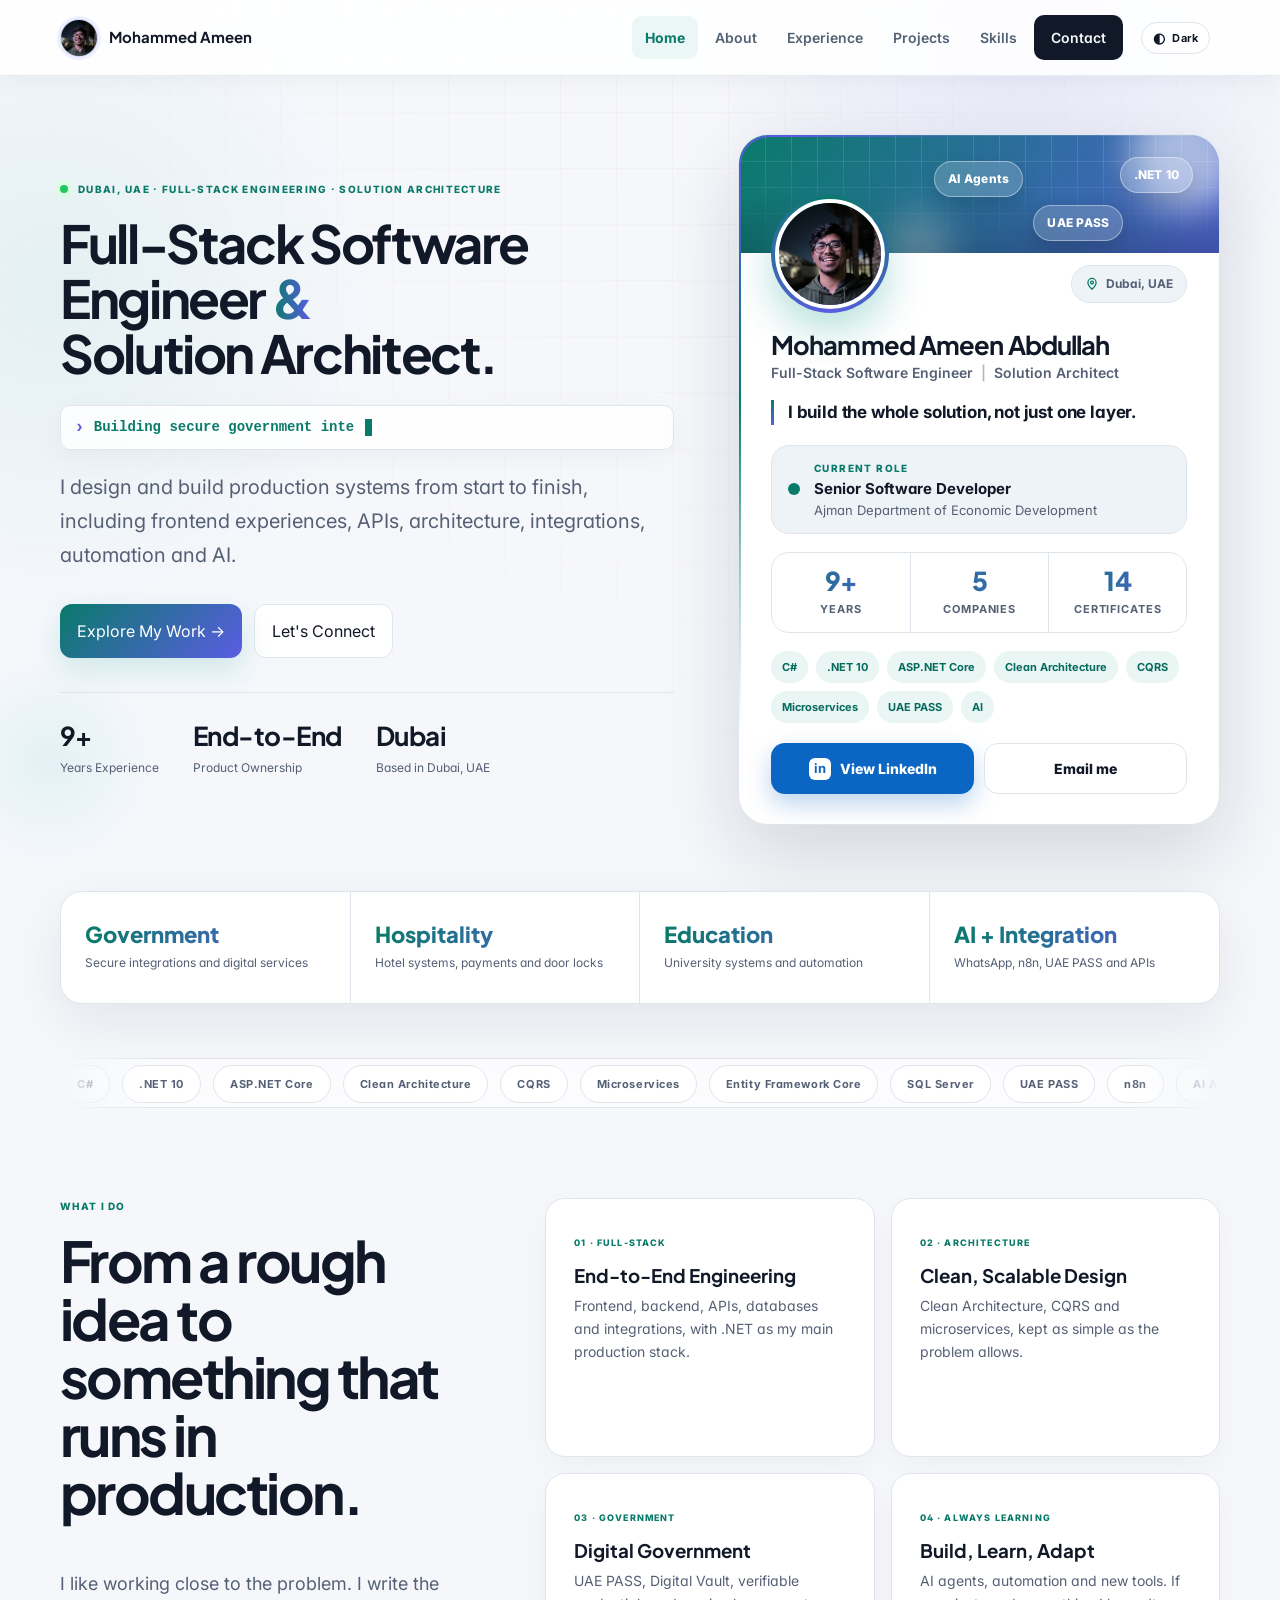
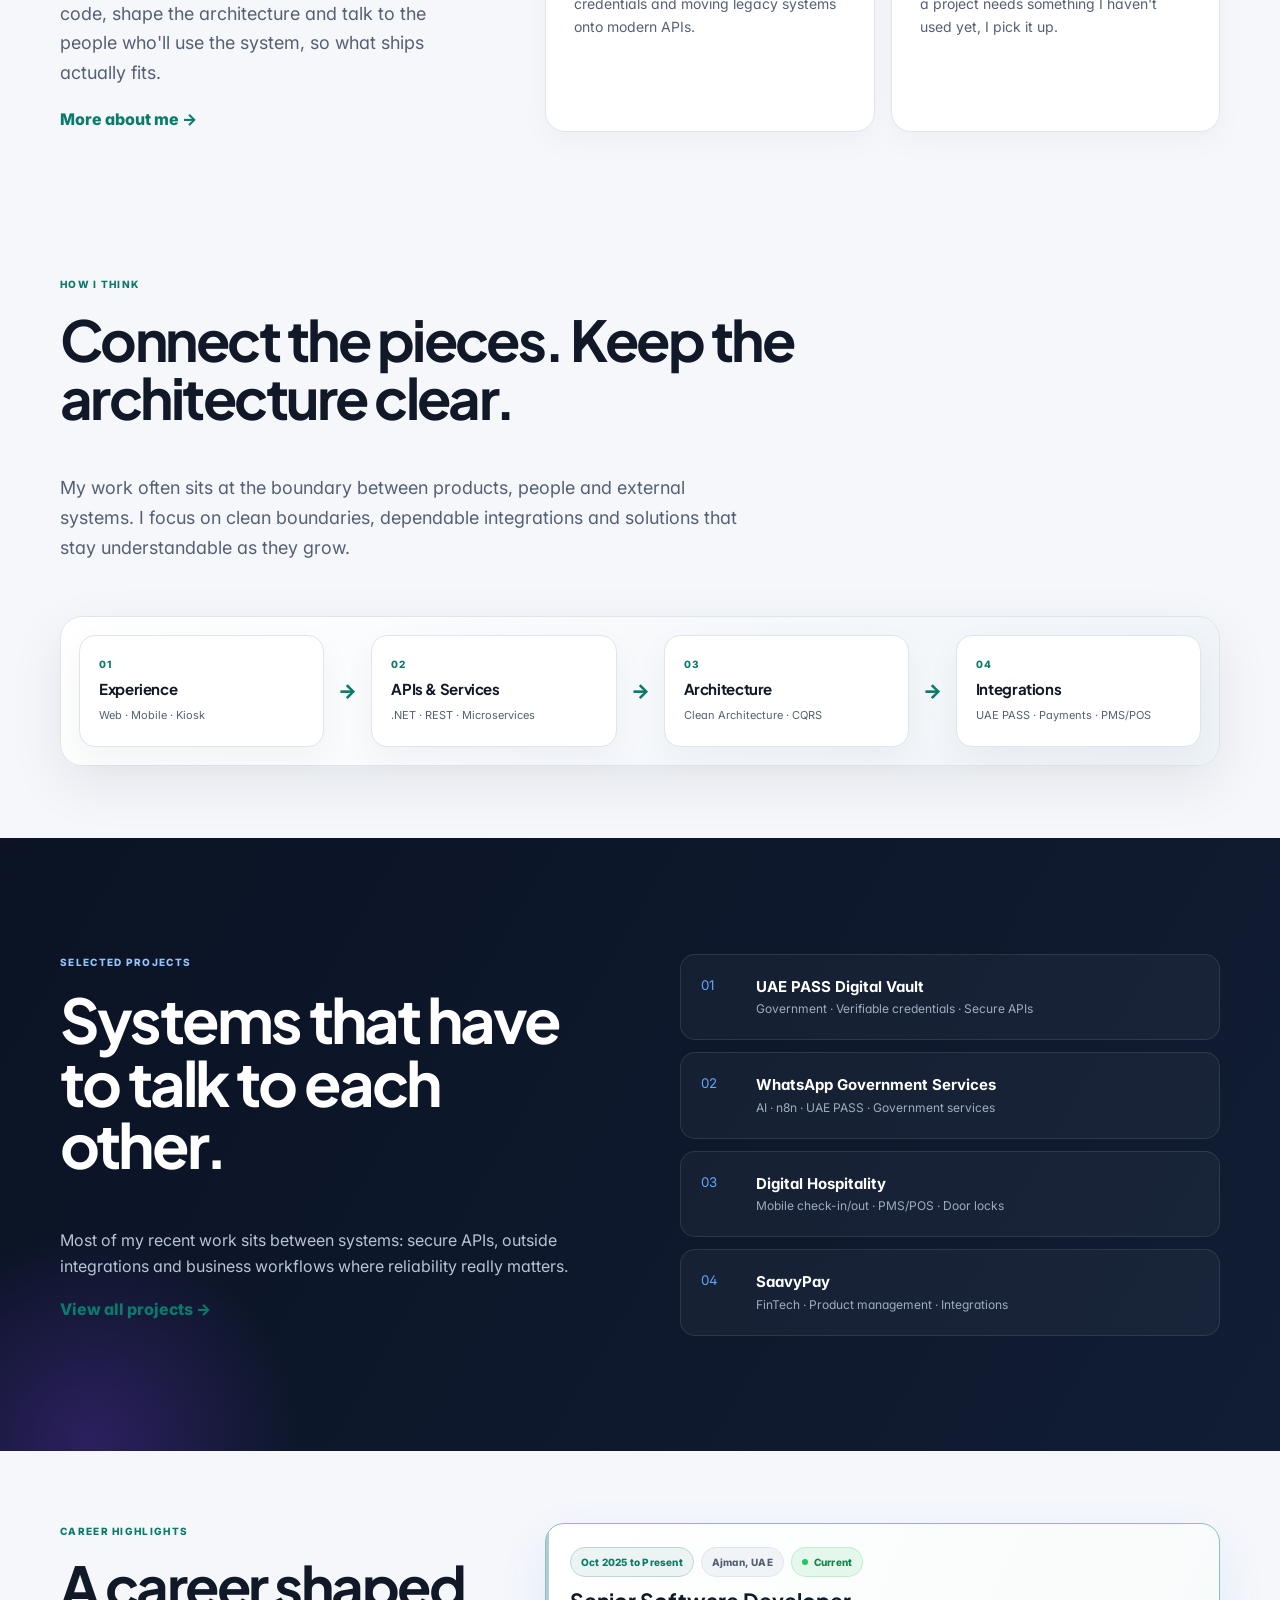
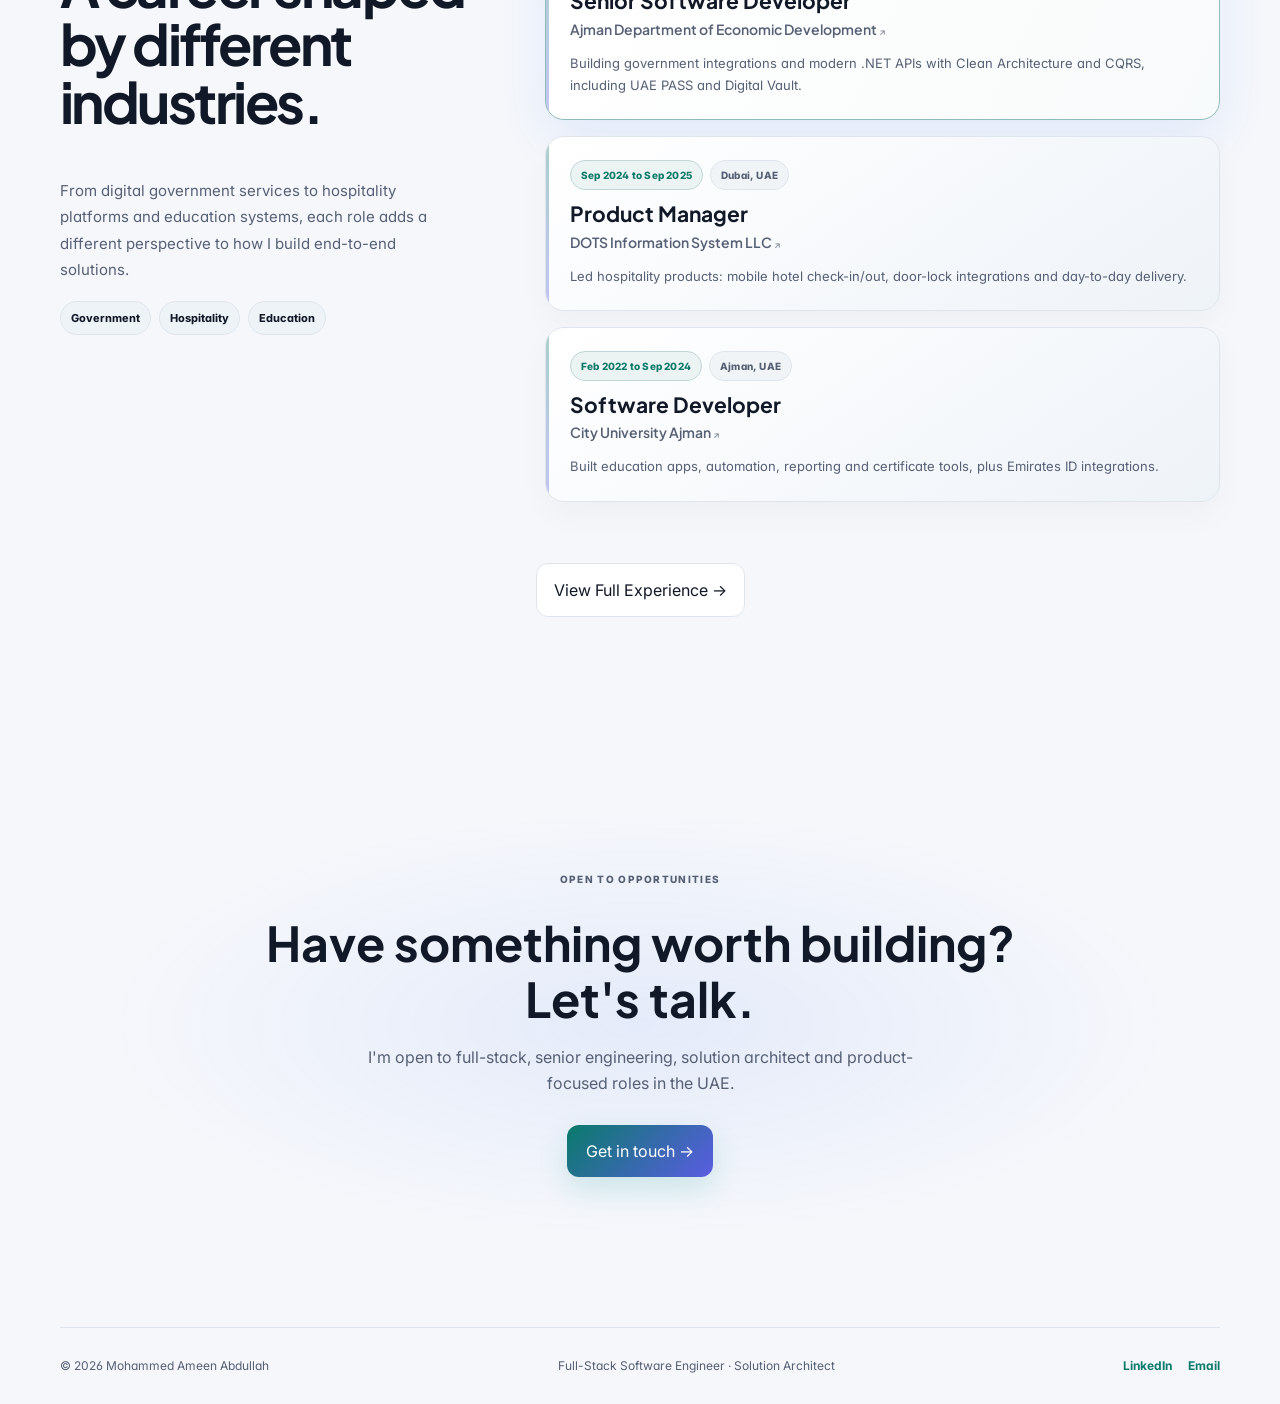
==== commit 61606125: "Add files via upload" ====
--- a/index.html
+++ b/index.html
@@ -5,25 +5,32 @@
   <link rel="icon" type="image/png" href="favicon.png">
   <link rel="apple-touch-icon" href="favicon.png">
   <meta name="viewport" content="width=device-width, initial-scale=1.0">
-  <meta name="description" content="Mohammed Ameen Abdullah is a full-stack software engineer and solution architect based in Dubai, UAE. He builds .NET 10 systems, government integrations, UAE PASS services and AI-powered workflows.">
-  <meta name="author" content="Mohammed Ameen Abdullah">
-  <meta property="og:title" content="Mohammed Ameen Abdullah | Full-Stack Software Engineer & Solution Architect">
-  <meta property="og:description" content="Full-stack software engineer and solution architect building enterprise systems, government integrations and AI-powered workflows in the UAE.">
-  <meta property="og:type" content="website">
-  <meta property="og:url" content="https://mhdamn.github.io/">
-  <meta property="og:image" content="https://mhdamn.github.io/profile.jpg">
-  <meta name="twitter:card" content="summary">
-  <title>Mohammed Ameen Abdullah | Full-Stack Software Engineer & Solution Architect</title>
+<title>Mohammed Ameen Abdullah | Full-Stack Engineer &amp; Architect</title>
+<meta name="description" content="Mohammed Ameen Abdullah is a full-stack software engineer and solution architect in Dubai, building .NET 10 systems, UAE PASS integrations and AI workflows.">
+<meta name="author" content="Mohammed Ameen Abdullah">
+<meta name="robots" content="index, follow, max-image-preview:large">
+<link rel="canonical" href="https://mhdamn.github.io/">
+<meta property="og:type" content="profile">
+<meta property="og:site_name" content="Mohammed Ameen Abdullah">
+<meta property="og:locale" content="en_US">
+<meta property="og:title" content="Mohammed Ameen Abdullah | Full-Stack Engineer &amp; Architect">
+<meta property="og:description" content="Mohammed Ameen Abdullah is a full-stack software engineer and solution architect in Dubai, building .NET 10 systems, UAE PASS integrations and AI workflows.">
+<meta property="og:url" content="https://mhdamn.github.io/">
+<meta property="og:image" content="https://mhdamn.github.io/og-image.jpg">
+<meta property="og:image:width" content="1200">
+<meta property="og:image:height" content="630">
+<meta property="og:image:alt" content="Mohammed Ameen Abdullah, Full-Stack Software Engineer and Solution Architect in Dubai">
+<meta name="twitter:card" content="summary_large_image">
+<meta name="twitter:title" content="Mohammed Ameen Abdullah | Full-Stack Engineer &amp; Architect">
+<meta name="twitter:description" content="Mohammed Ameen Abdullah is a full-stack software engineer and solution architect in Dubai, building .NET 10 systems, UAE PASS integrations and AI workflows.">
+<meta name="twitter:image" content="https://mhdamn.github.io/og-image.jpg">
+<script type="application/ld+json">{"@context":"https://schema.org","@graph":[{"@type":"WebSite","@id":"https://mhdamn.github.io/#website","url":"https://mhdamn.github.io/","name":"Mohammed Ameen Abdullah","inLanguage":"en","publisher":{"@id":"https://mhdamn.github.io/#person"}},{"@type":"Person","@id":"https://mhdamn.github.io/#person","name":"Mohammed Ameen Abdullah","jobTitle":"Full-Stack Software Engineer and Solution Architect","url":"https://mhdamn.github.io/","image":"https://mhdamn.github.io/profile.jpg","sameAs":["https://www.linkedin.com/in/mhdamn"],"address":{"@type":"PostalAddress","addressLocality":"Dubai","addressCountry":"AE"},"worksFor":{"@type":"Organization","name":"Ajman Department of Economic Development","url":"https://www.ajmanded.ae/en"},"alumniOf":[{"@type":"CollegeOrUniversity","name":"P.A. College of Engineering"},{"@type":"CollegeOrUniversity","name":"Visvesvaraya Technological University"}],"knowsAbout":["C#",".NET 10","ASP.NET Core","Clean Architecture","CQRS","Microservices","REST APIs","UAE PASS","Digital Vault","AI Agents","System Integration"]},{"@type":"ProfilePage","@id":"https://mhdamn.github.io/#profilepage","url":"https://mhdamn.github.io/","name":"Mohammed Ameen Abdullah | Full-Stack Engineer & Architect","description":"Mohammed Ameen Abdullah is a full-stack software engineer and solution architect in Dubai, building .NET 10 systems, UAE PASS integrations and AI workflows.","mainEntity":{"@id":"https://mhdamn.github.io/#person"},"isPartOf":{"@id":"https://mhdamn.github.io/#website"}}]}</script>
     <link rel="preconnect" href="https://fonts.googleapis.com">
   <link rel="preconnect" href="https://fonts.gstatic.com" crossorigin>
   <link href="https://fonts.googleapis.com/css2?family=Inter:wght@400;500;600;700;800&family=Plus+Jakarta+Sans:wght@600;700;800&display=swap" rel="stylesheet">
-  <link rel="canonical" href="https://mhdamn.github.io/">
   <link rel="stylesheet" href="styles.css">
   <meta name="theme-color" content="#0f9d8a">
   <script>try{var t=localStorage.getItem('portfolio-theme')||(matchMedia('(prefers-color-scheme: dark)').matches?'dark':'light');document.documentElement.setAttribute('data-theme',t)}catch(e){}</script>
-<script type="application/ld+json">
-{"@context":"https://schema.org","@type":"Person","name":"Mohammed Ameen Abdullah","jobTitle":"Full-Stack Software Engineer | Solution Architect","url":"https://www.linkedin.com/in/mhdamn","sameAs":["https://www.linkedin.com/in/mhdamn"],"address":{"@type":"PostalAddress","addressLocality":"Dubai","addressCountry":"AE"},"knowsAbout":["C#",".NET","ASP.NET Core","Clean Architecture","CQRS","Microservices","REST APIs","UAE PASS","AI Agents","System Integration"]}
-</script>
 </head>
 <body class="home-page">
 <a class="skip-link" href="#main-content">Skip to content</a>
--- a/styles.css
+++ b/styles.css
@@ -1918,3 +1918,7 @@
 .timeline-meta span+span:not(.now-badge),.experience-card .timeline-meta span:nth-child(2){color:var(--muted)}
 .pill,.tag,.mini-stack span{color:#066b5e}
 html[data-theme="dark"] .pill,html[data-theme="dark"] .tag,html[data-theme="dark"] .mini-stack span{color:var(--tint-ink,#9bf0e0)}
+
+/* 404 page: keep the heading accent centered */
+.error-page .page-hero h1:after{margin-inline:auto}
+.error-page .page-hero h1{max-width:720px;margin-inline:auto}
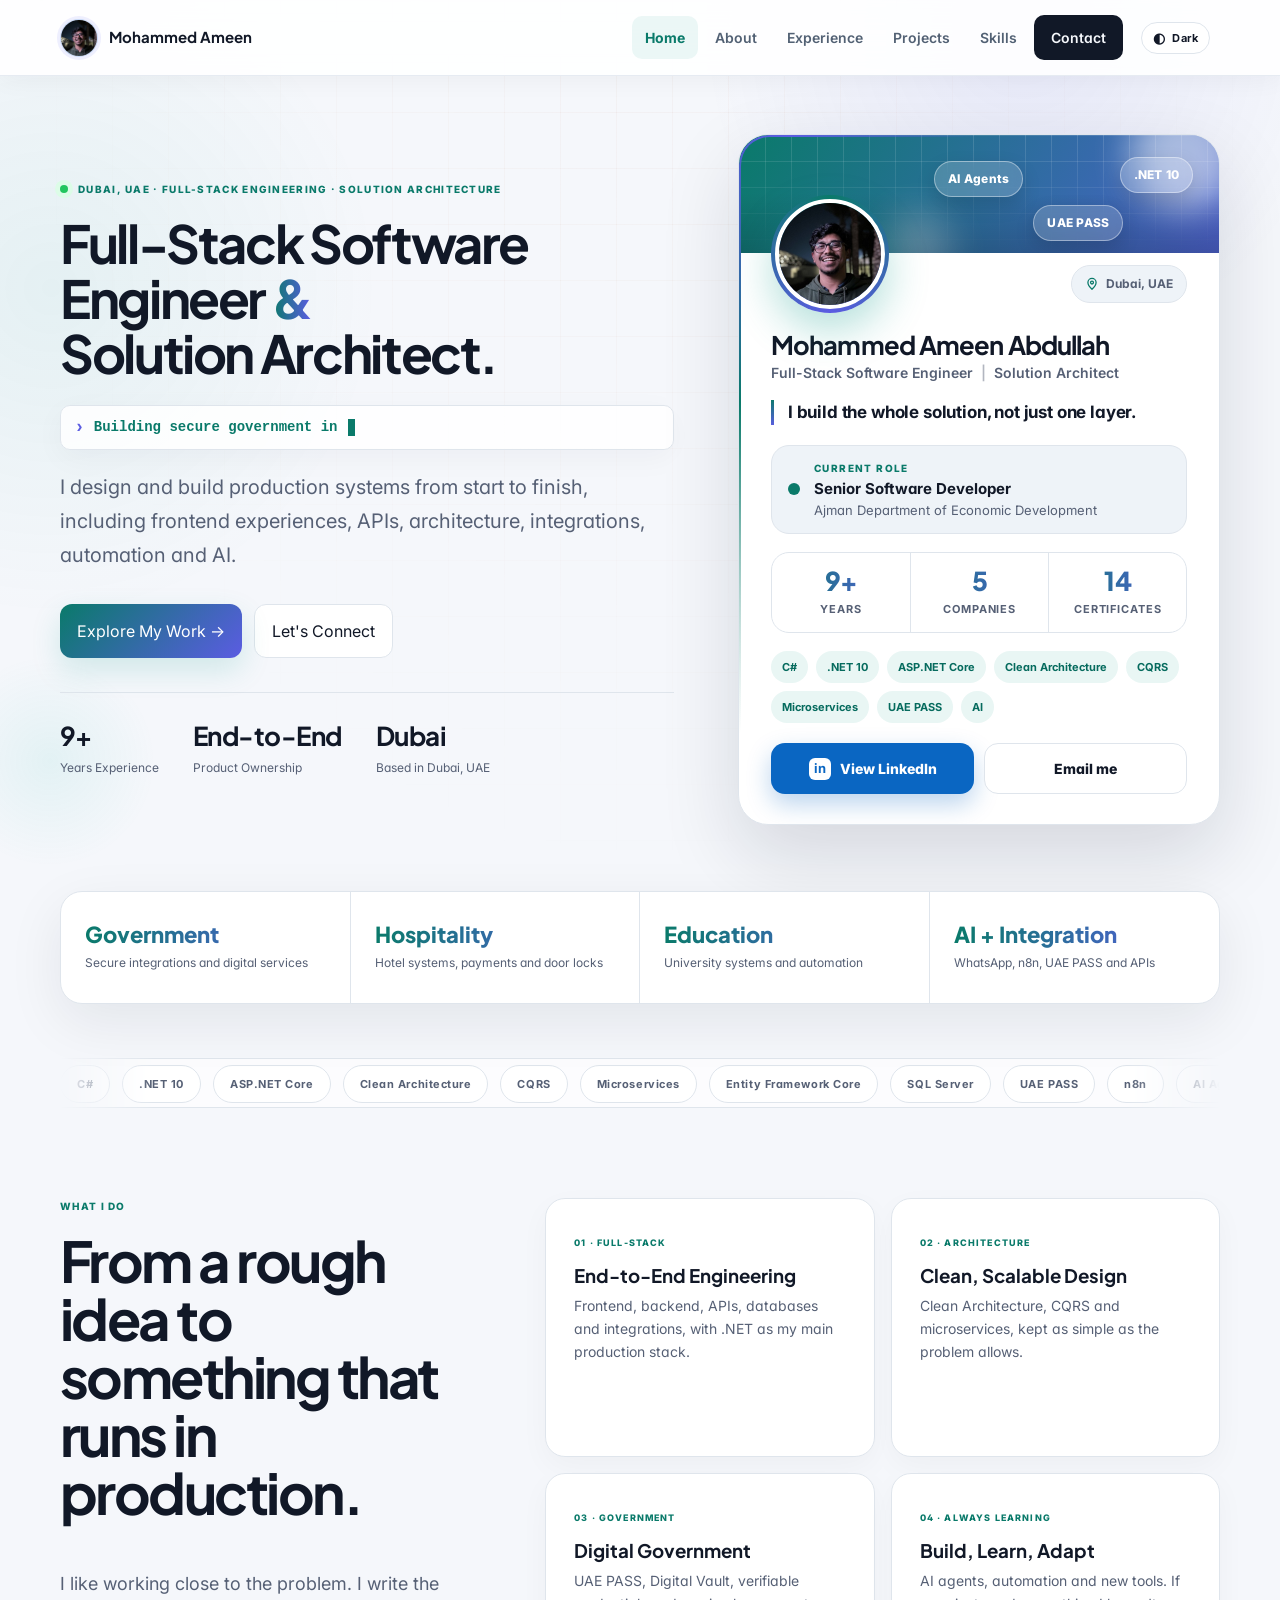
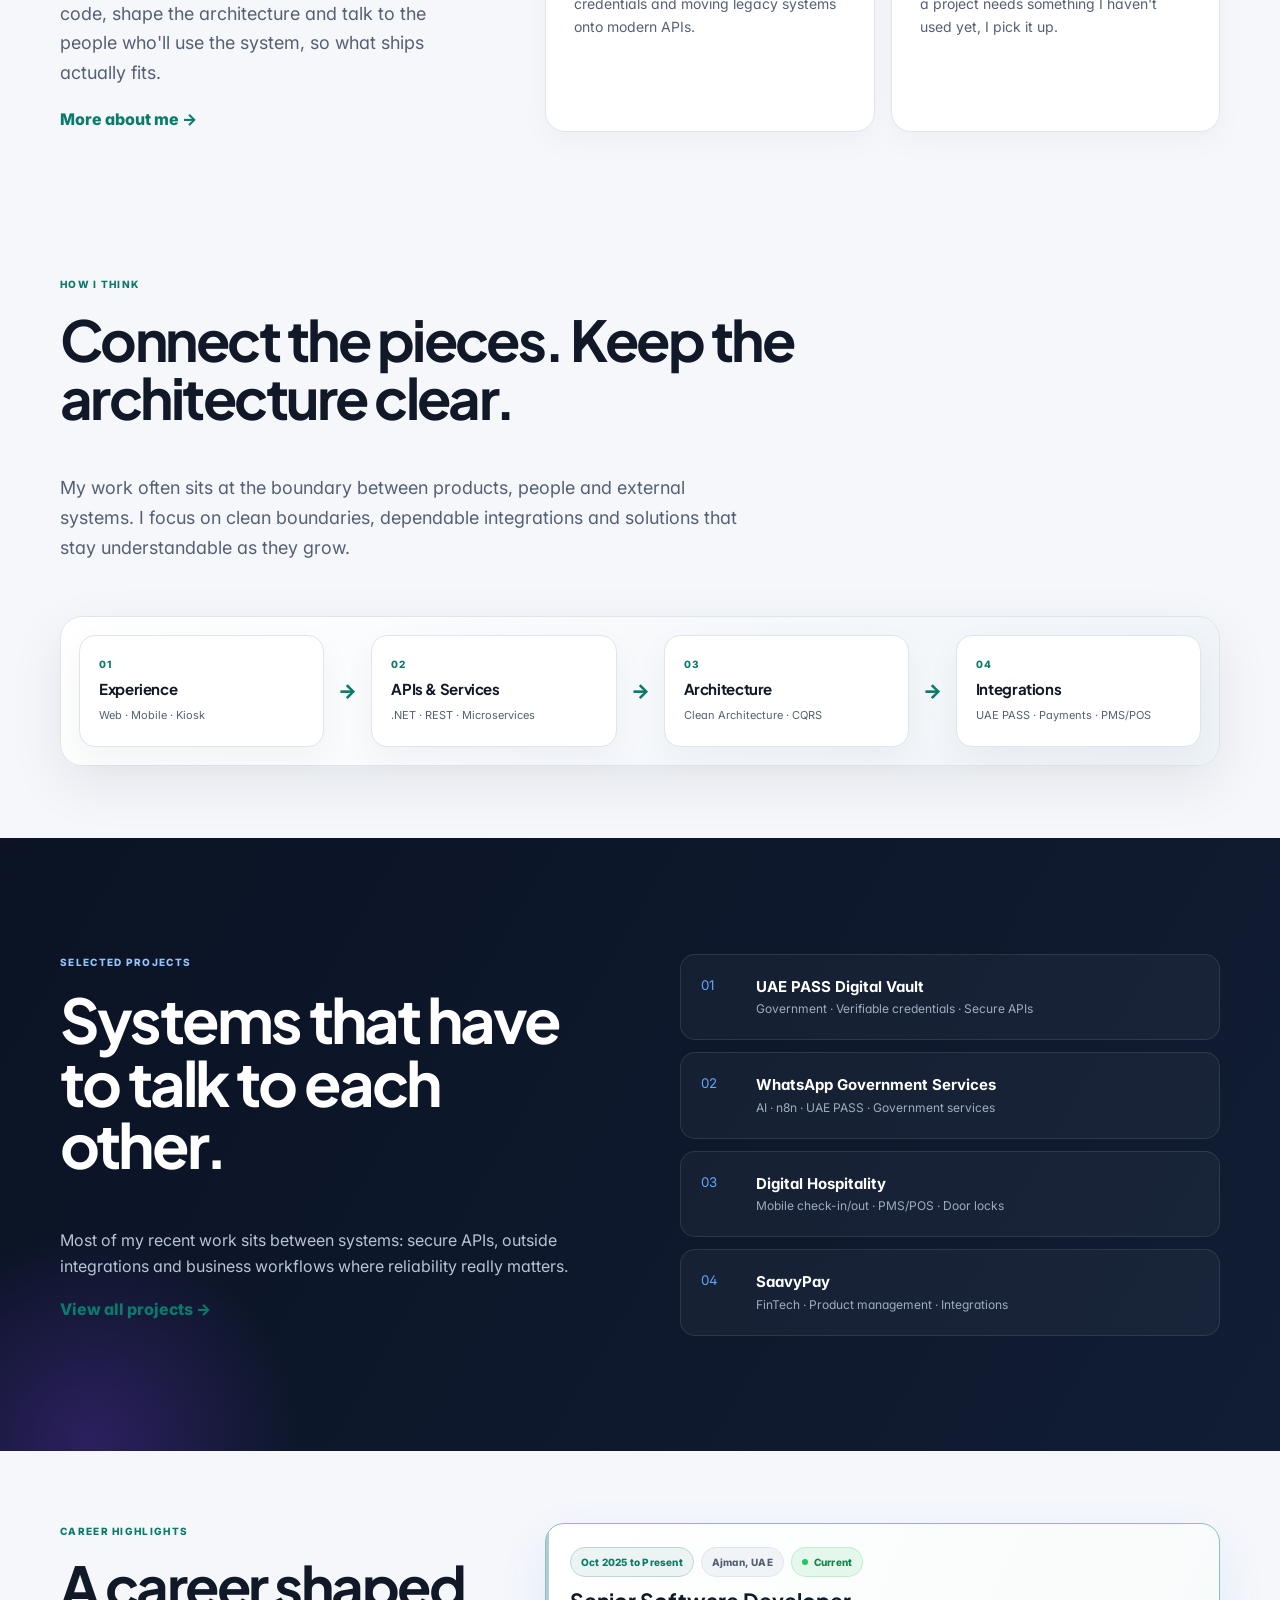
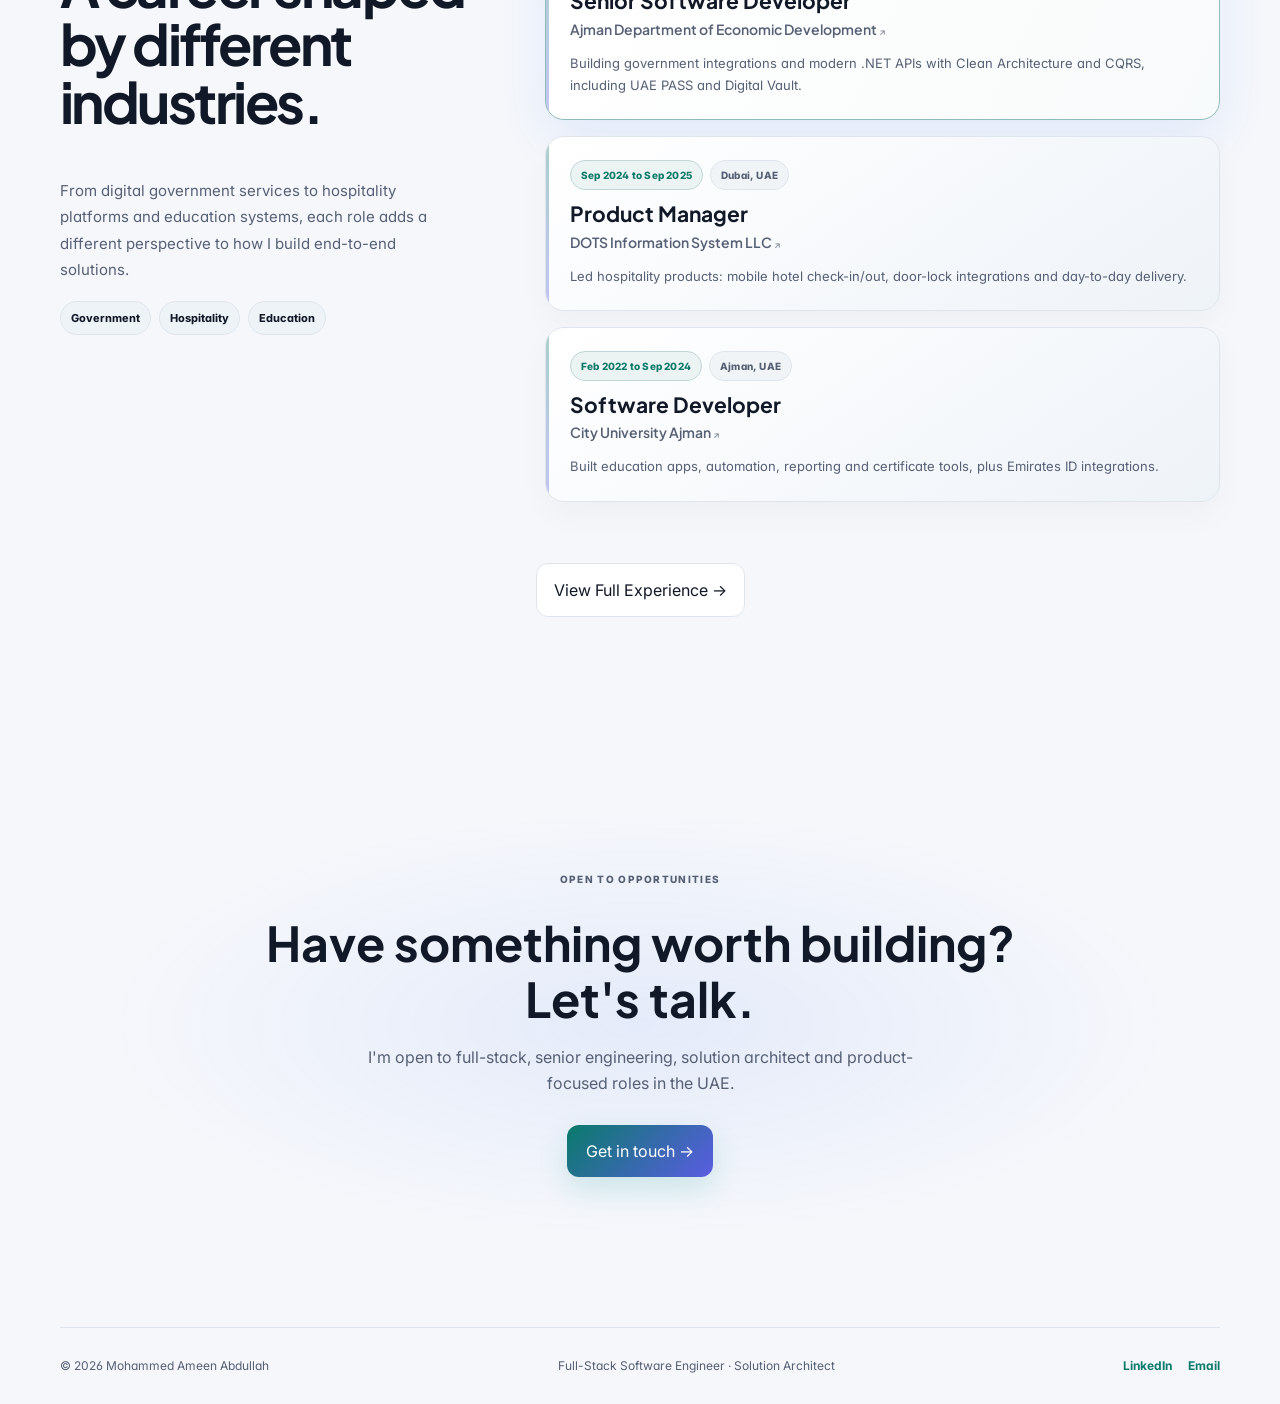
==== commit e7b11a4f: "Add files via upload" ====
--- a/index.html
+++ b/index.html
@@ -2,8 +2,8 @@
 <html lang="en">
 <head>
   <meta charset="UTF-8">
-  <link rel="icon" type="image/png" href="favicon.png">
-  <link rel="apple-touch-icon" href="favicon.png">
+  <link rel="icon" type="image/png" href="/favicon.png">
+  <link rel="apple-touch-icon" href="/favicon.png">
   <meta name="viewport" content="width=device-width, initial-scale=1.0">
 <title>Mohammed Ameen Abdullah | Full-Stack Engineer &amp; Architect</title>
 <meta name="description" content="Mohammed Ameen Abdullah is a full-stack software engineer and solution architect in Dubai, building .NET 10 systems, UAE PASS integrations and AI workflows.">
@@ -28,7 +28,7 @@
     <link rel="preconnect" href="https://fonts.googleapis.com">
   <link rel="preconnect" href="https://fonts.gstatic.com" crossorigin>
   <link href="https://fonts.googleapis.com/css2?family=Inter:wght@400;500;600;700;800&family=Plus+Jakarta+Sans:wght@600;700;800&display=swap" rel="stylesheet">
-  <link rel="stylesheet" href="styles.css">
+  <link rel="stylesheet" href="/styles.css">
   <meta name="theme-color" content="#0f9d8a">
   <script>try{var t=localStorage.getItem('portfolio-theme')||(matchMedia('(prefers-color-scheme: dark)').matches?'dark':'light');document.documentElement.setAttribute('data-theme',t)}catch(e){}</script>
 </head>
@@ -37,19 +37,19 @@
   <div class="progress"></div>
 
   <header class="site-header">
-    <a class="brand" href="index.html" aria-label="Mohammed Ameen Abdullah home">
-      <span class="brand-avatar"><img src="profile.jpg" alt="Mohammed Ameen" width="44" height="44" decoding="async" /></span>
+    <a class="brand" href="/" aria-label="Mohammed Ameen Abdullah home">
+      <span class="brand-avatar"><img src="/profile.jpg" alt="Mohammed Ameen" width="44" height="44" decoding="async" /></span>
       <strong>Mohammed Ameen</strong>
     </a>
     <button class="menu" type="button" aria-label="Open navigation" aria-expanded="false"><i></i><i></i><i></i></button>
 <button class="theme-toggle" type="button" aria-label="Toggle light and dark theme" title="Toggle theme"><span class="theme-icon">◐</span><span class="theme-label">Theme</span></button>
     <nav class="nav" aria-label="Main navigation">
-      <a href="index.html" class="active">Home</a>
-      <a href="about.html">About</a>
-      <a href="experience.html">Experience</a>
-      <a href="projects.html">Projects</a>
-      <a href="skills.html">Skills</a>
-      <a href="contact.html" class="nav-cta">Contact</a>
+      <a href="/" class="active">Home</a>
+      <a href="/about/">About</a>
+      <a href="/experience/">Experience</a>
+      <a href="/projects/">Projects</a>
+      <a href="/skills/">Skills</a>
+      <a href="/contact/" class="nav-cta">Contact</a>
     </nav>
   </header>
 
@@ -61,8 +61,8 @@
         <p class="typed-line" aria-live="polite"><b>›</b> <span id="typed">Building secure government integrations</span><i class="caret"></i></p>
         <p class="lead">I design and build production systems from start to finish, including frontend experiences, APIs, architecture, integrations, automation and AI.</p>
         <div class="actions">
-          <a class="btn primary" href="projects.html">Explore My Work →</a>
-          <a class="btn ghost" href="contact.html">Let's Connect</a>
+          <a class="btn primary" href="/projects/">Explore My Work →</a>
+          <a class="btn ghost" href="/contact/">Let's Connect</a>
         </div>
         <div class="quick-facts">
           <div><b data-count="9" data-suffix="+">9+</b><span>Years Experience</span></div>
@@ -82,7 +82,7 @@
         <div class="hc-body">
           <div class="hc-avatar-row">
             <div class="hc-avatar">
-              <img class="hc-photo" src="profile.jpg" width="600" height="600" fetchpriority="high" decoding="async" alt="Mohammed Ameen Abdullah" onerror="this.style.display='none';this.nextElementSibling.style.display='grid';">
+              <img class="hc-photo" src="/profile.jpg" width="600" height="600" fetchpriority="high" decoding="async" alt="Mohammed Ameen Abdullah" onerror="this.style.display='none';this.nextElementSibling.style.display='grid';">
               <div class="hc-fallback" aria-hidden="true">MA</div>
             </div>
             <span class="hc-loc"><svg viewBox="0 0 24 24" width="14" height="14" fill="none" stroke="currentColor" stroke-width="2.2" stroke-linecap="round" stroke-linejoin="round" aria-hidden="true"><path d="M12 21s-7-6.2-7-11.5A7 7 0 0 1 19 9.5C19 14.8 12 21 12 21z"/><circle cx="12" cy="9.5" r="2.5"/></svg>Dubai, UAE</span>
@@ -130,7 +130,7 @@
           <p class="eyebrow">WHAT I DO</p>
           <h2 class="section-title">From a rough idea to something that runs in production.</h2>
           <p class="lead">I like working close to the problem. I write the code, shape the architecture and talk to the people who'll use the system, so what ships actually fits.</p>
-          <a class="text-link" href="about.html">More about me →</a>
+          <a class="text-link" href="/about/">More about me →</a>
         </div>
         <div class="feature-grid">
           <article class="reveal"><span>01 · FULL-STACK</span><h3>End-to-End Engineering</h3><p>Frontend, backend, APIs, databases and integrations, with .NET as my main production stack.</p></article>
@@ -163,7 +163,7 @@
         <p class="eyebrow light">SELECTED PROJECTS</p>
         <h2>Systems that have to talk to each other.</h2>
         <p>Most of my recent work sits between systems: secure APIs, outside integrations and business workflows where reliability really matters.</p>
-        <a class="text-link" href="projects.html">View all projects →</a>
+        <a class="text-link" href="/projects/">View all projects →</a>
       </div>
       <div class="project-preview reveal">
         <div><small>01</small><b>UAE PASS Digital Vault</b><span>Government · Verifiable credentials · Secure APIs</span></div>
@@ -185,7 +185,7 @@
           <article class="experience-item"><div class="experience-marker"><span>CUA</span></div><div class="experience-card"><div class="timeline-meta"><span>Feb 2022 to Sep 2024</span><span>Ajman, UAE</span></div><h2>Software Developer</h2><h3><a class="company-link" href="https://cu.ac.ae/" target="_blank" rel="noopener noreferrer">City University Ajman</a></h3><p>Built education apps, automation, reporting and certificate tools, plus Emirates ID integrations.</p></div></article>
         </div>
       </div>
-      <div class="actions reveal" style="justify-content:center;margin-top:35px"><a class="btn ghost" href="experience.html">View Full Experience →</a></div>
+      <div class="actions reveal" style="justify-content:center;margin-top:35px"><a class="btn ghost" href="/experience/">View Full Experience →</a></div>
     </section>
 
 
@@ -194,7 +194,7 @@
         <p class="eyebrow">OPEN TO OPPORTUNITIES</p>
         <h2>Have something worth building? Let's talk.</h2>
         <p>I'm open to full-stack, senior engineering, solution architect and product-focused roles in the UAE.</p>
-        <a class="btn primary" href="contact.html">Get in touch →</a>
+        <a class="btn primary" href="/contact/">Get in touch →</a>
       </div>
     </section>
   </main>
@@ -203,6 +203,6 @@
     <span>Full-Stack Software Engineer · Solution Architect</span>
     <span class="footer-links"><a href="https://www.linkedin.com/in/mhdamn" target="_blank" rel="noopener noreferrer">LinkedIn</a><a href="mailto:ameen412@gmail.com">Email</a></span>
   </footer>
-  <script src="script.js"></script>
+  <script src="/script.js"></script>
 </body>
 </html>
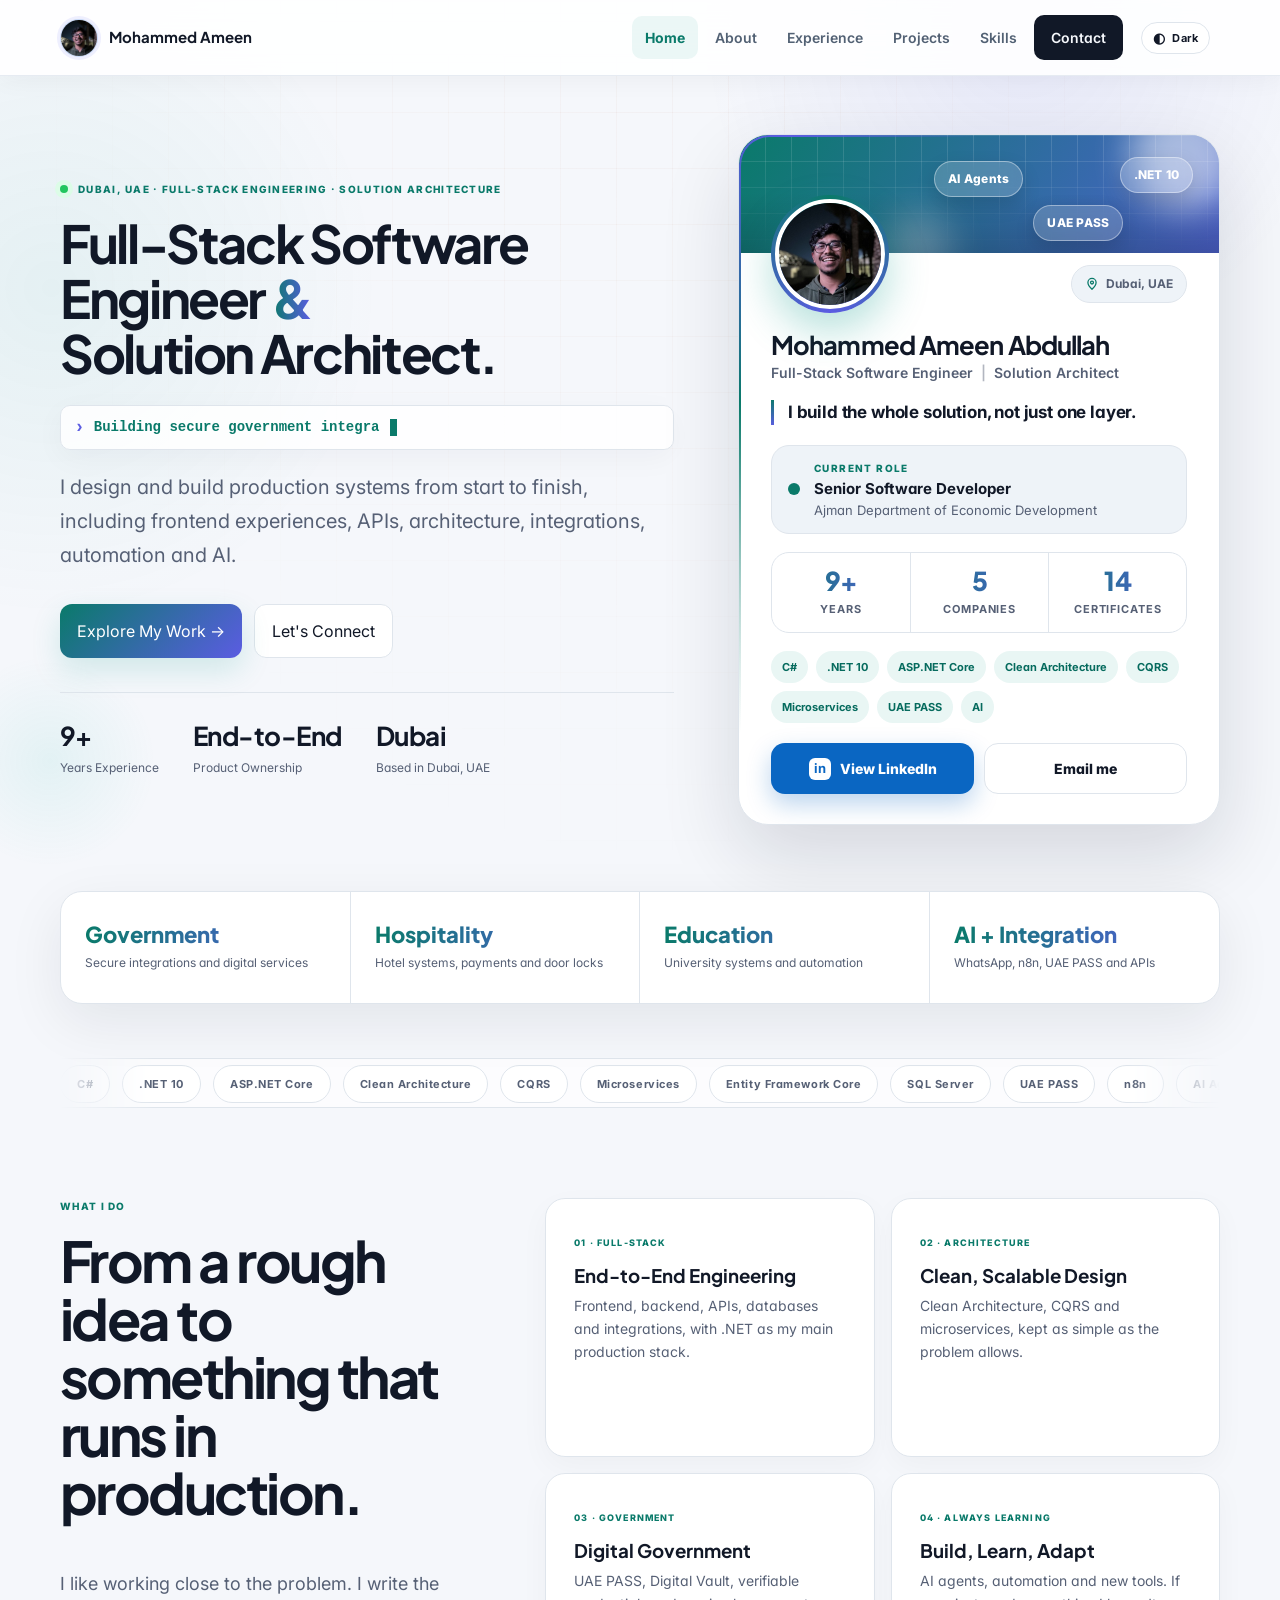
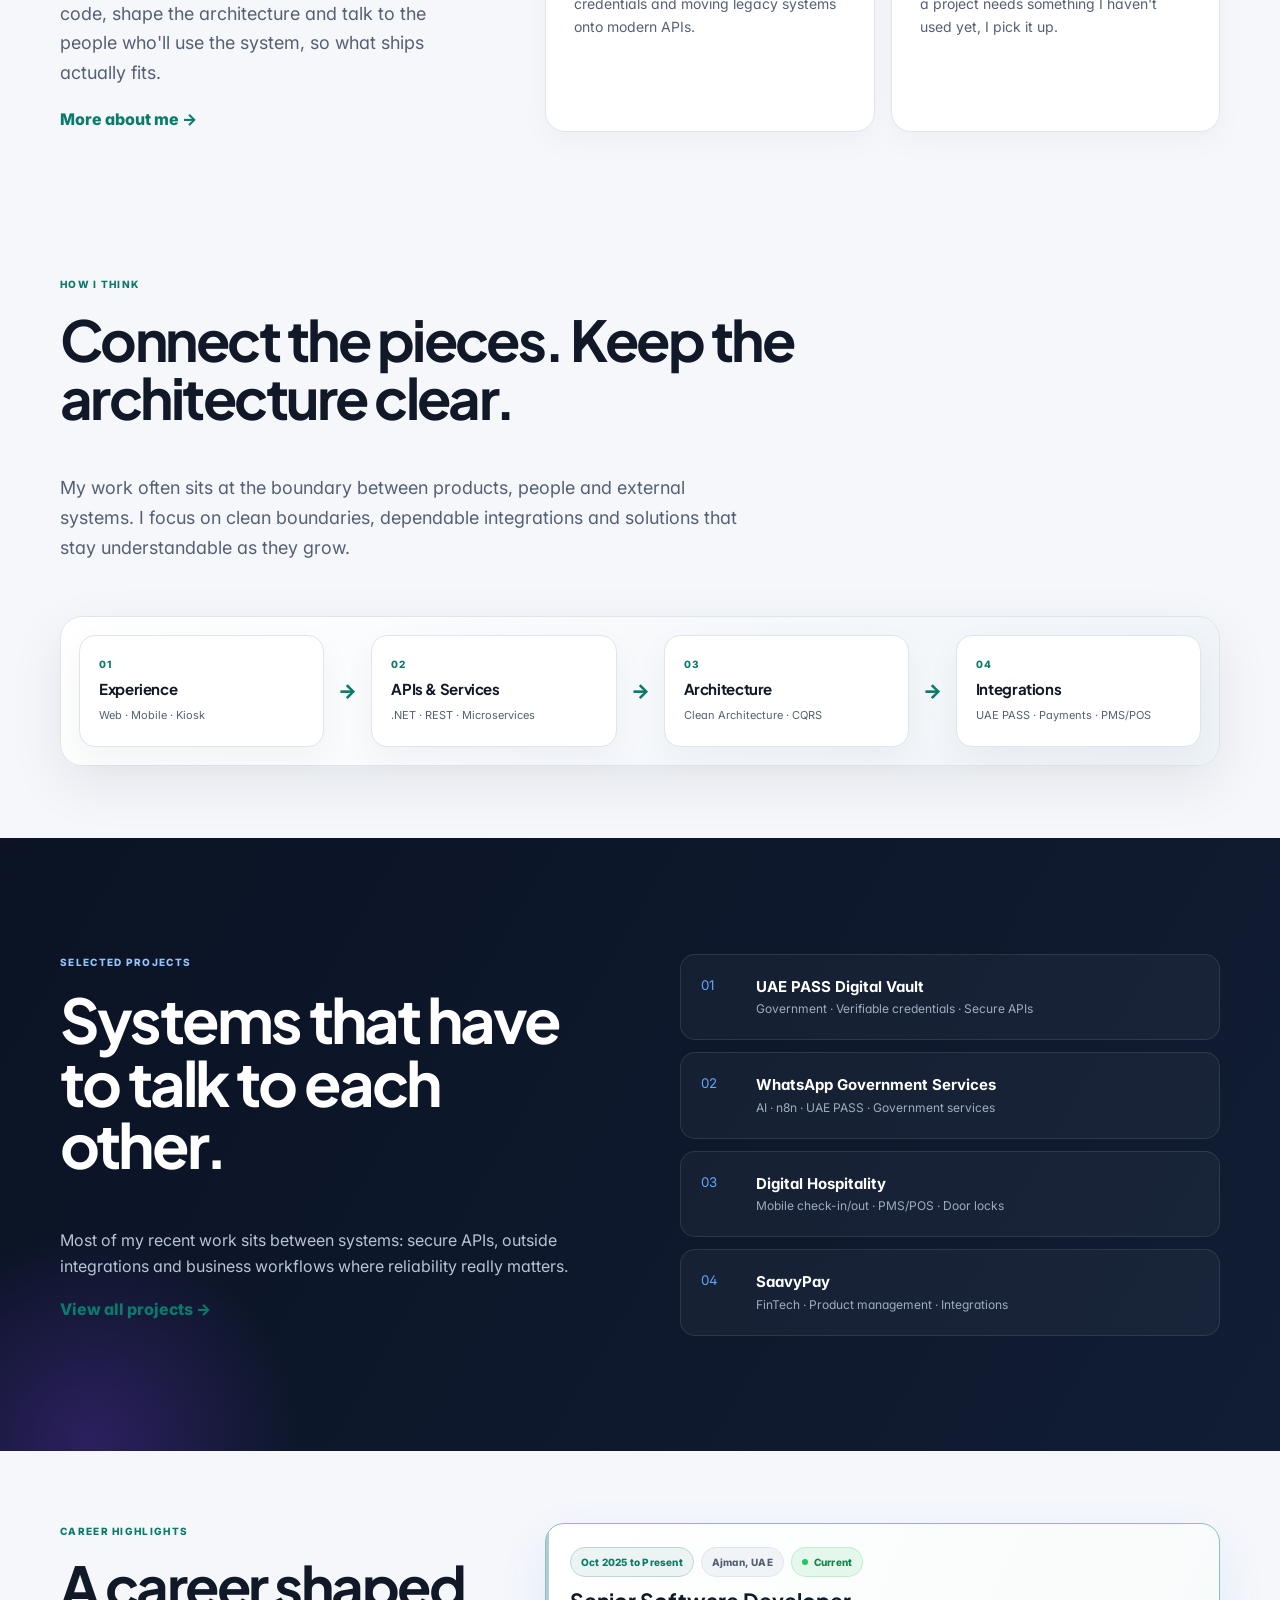
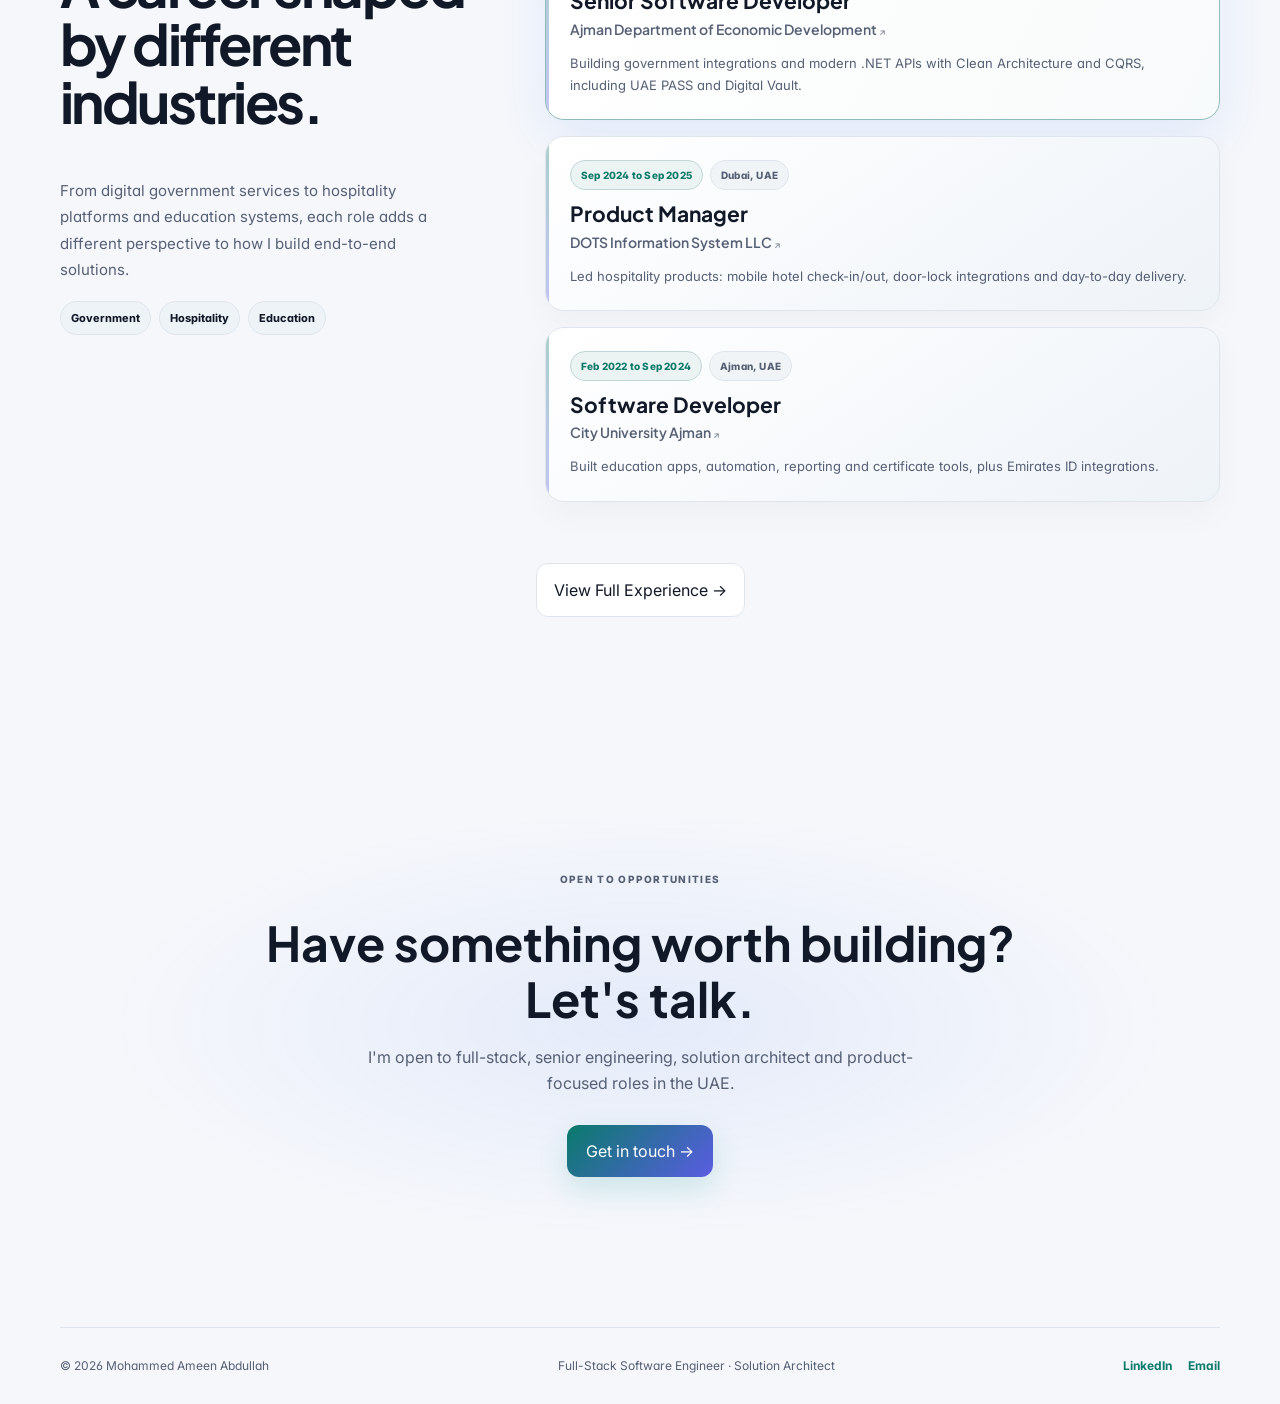
==== commit 13fd88fe: "Add files via upload" ====
--- a/index.html
+++ b/index.html
@@ -45,11 +45,11 @@
 <button class="theme-toggle" type="button" aria-label="Toggle light and dark theme" title="Toggle theme"><span class="theme-icon">◐</span><span class="theme-label">Theme</span></button>
     <nav class="nav" aria-label="Main navigation">
       <a href="/" class="active">Home</a>
-      <a href="/about/">About</a>
-      <a href="/experience/">Experience</a>
-      <a href="/projects/">Projects</a>
-      <a href="/skills/">Skills</a>
-      <a href="/contact/" class="nav-cta">Contact</a>
+      <a href="/about">About</a>
+      <a href="/experience">Experience</a>
+      <a href="/projects">Projects</a>
+      <a href="/skills">Skills</a>
+      <a href="/contact" class="nav-cta">Contact</a>
     </nav>
   </header>
 
@@ -61,8 +61,8 @@
         <p class="typed-line" aria-live="polite"><b>›</b> <span id="typed">Building secure government integrations</span><i class="caret"></i></p>
         <p class="lead">I design and build production systems from start to finish, including frontend experiences, APIs, architecture, integrations, automation and AI.</p>
         <div class="actions">
-          <a class="btn primary" href="/projects/">Explore My Work →</a>
-          <a class="btn ghost" href="/contact/">Let's Connect</a>
+          <a class="btn primary" href="/projects">Explore My Work →</a>
+          <a class="btn ghost" href="/contact">Let's Connect</a>
         </div>
         <div class="quick-facts">
           <div><b data-count="9" data-suffix="+">9+</b><span>Years Experience</span></div>
@@ -130,7 +130,7 @@
           <p class="eyebrow">WHAT I DO</p>
           <h2 class="section-title">From a rough idea to something that runs in production.</h2>
           <p class="lead">I like working close to the problem. I write the code, shape the architecture and talk to the people who'll use the system, so what ships actually fits.</p>
-          <a class="text-link" href="/about/">More about me →</a>
+          <a class="text-link" href="/about">More about me →</a>
         </div>
         <div class="feature-grid">
           <article class="reveal"><span>01 · FULL-STACK</span><h3>End-to-End Engineering</h3><p>Frontend, backend, APIs, databases and integrations, with .NET as my main production stack.</p></article>
@@ -163,7 +163,7 @@
         <p class="eyebrow light">SELECTED PROJECTS</p>
         <h2>Systems that have to talk to each other.</h2>
         <p>Most of my recent work sits between systems: secure APIs, outside integrations and business workflows where reliability really matters.</p>
-        <a class="text-link" href="/projects/">View all projects →</a>
+        <a class="text-link" href="/projects">View all projects →</a>
       </div>
       <div class="project-preview reveal">
         <div><small>01</small><b>UAE PASS Digital Vault</b><span>Government · Verifiable credentials · Secure APIs</span></div>
@@ -185,7 +185,7 @@
           <article class="experience-item"><div class="experience-marker"><span>CUA</span></div><div class="experience-card"><div class="timeline-meta"><span>Feb 2022 to Sep 2024</span><span>Ajman, UAE</span></div><h2>Software Developer</h2><h3><a class="company-link" href="https://cu.ac.ae/" target="_blank" rel="noopener noreferrer">City University Ajman</a></h3><p>Built education apps, automation, reporting and certificate tools, plus Emirates ID integrations.</p></div></article>
         </div>
       </div>
-      <div class="actions reveal" style="justify-content:center;margin-top:35px"><a class="btn ghost" href="/experience/">View Full Experience →</a></div>
+      <div class="actions reveal" style="justify-content:center;margin-top:35px"><a class="btn ghost" href="/experience">View Full Experience →</a></div>
     </section>
 
 
@@ -194,7 +194,7 @@
         <p class="eyebrow">OPEN TO OPPORTUNITIES</p>
         <h2>Have something worth building? Let's talk.</h2>
         <p>I'm open to full-stack, senior engineering, solution architect and product-focused roles in the UAE.</p>
-        <a class="btn primary" href="/contact/">Get in touch →</a>
+        <a class="btn primary" href="/contact">Get in touch →</a>
       </div>
     </section>
   </main>
--- a/styles.css
+++ b/styles.css
@@ -1922,3 +1922,55 @@
 /* 404 page: keep the heading accent centered */
 .error-page .page-hero h1:after{margin-inline:auto}
 .error-page .page-hero h1{max-width:720px;margin-inline:auto}
+
+/* =========================================================
+   COMPACT NAVBAR (v36)
+   Scrolled: a small floating pill with photo + name only.
+   Desktop: hover or keyboard focus expands the full navigation.
+   Mobile: the small menu button opens the dropdown.
+   ========================================================= */
+@keyframes pillIn{from{opacity:0;transform:translateY(-14px) scale(.96)}to{opacity:1;transform:none}}
+.site-header.is-compact{
+  position:fixed!important;top:12px!important;bottom:auto!important;
+  left:max(14px,calc((100vw - var(--max))/2))!important;right:auto!important;margin:0!important;
+  width:max-content!important;max-width:calc(100vw - 28px)!important;height:58px!important;min-height:0!important;
+  padding:6px 22px 6px 7px!important;display:flex!important;align-items:center!important;gap:0!important;
+  border:1px solid var(--line)!important;border-radius:999px!important;
+  background:rgba(255,255,255,.84)!important;-webkit-backdrop-filter:blur(18px) saturate(160%);backdrop-filter:blur(18px) saturate(160%);
+  box-shadow:0 14px 40px rgba(15,23,42,.16)!important;transform:none!important;z-index:1000;
+  animation:pillIn .45s cubic-bezier(.2,.7,.2,1) both;transition:padding .35s ease,box-shadow .3s}
+html[data-theme="dark"] .site-header.is-compact{background:rgba(14,20,32,.84)!important;box-shadow:0 16px 44px rgba(0,0,0,.5)!important}
+.site-header.is-compact .brand{gap:11px;min-width:0;flex:none}
+.site-header.is-compact .brand-avatar{width:42px;height:42px;flex:none}
+.site-header.is-compact .brand strong{font-size:15px;white-space:nowrap}
+
+@media(min-width:851px){
+  .site-header.is-compact .nav,.site-header.is-compact .theme-toggle{display:flex!important;max-width:0;opacity:0;overflow:hidden;margin:0!important;pointer-events:none;white-space:nowrap;
+    transition:max-width .5s cubic-bezier(.2,.7,.2,1),opacity .25s,margin .35s,padding .35s,border-width .35s}
+  .site-header.is-compact .theme-toggle{padding-inline:0!important;border-width:0!important}
+  .site-header.is-compact .menu{display:none!important}
+  .site-header.is-compact:hover,.site-header.is-compact:focus-within,.site-header.is-compact.is-open{padding-right:12px!important}
+  .site-header.is-compact:hover .nav,.site-header.is-compact:focus-within .nav,.site-header.is-compact.is-open .nav{max-width:680px;opacity:1;margin-left:20px!important;pointer-events:auto}
+  .site-header.is-compact:hover .theme-toggle,.site-header.is-compact:focus-within .theme-toggle,.site-header.is-compact.is-open .theme-toggle{max-width:160px;opacity:1;margin-left:8px!important;padding-inline:12px!important;border-width:1px!important;pointer-events:auto}
+}
+@media(max-width:850px){
+  .site-header.is-compact{padding-right:8px!important;left:14px!important}
+  .site-header.is-compact .theme-toggle{display:none!important}
+  .site-header.is-compact .menu{display:inline-flex!important;flex-direction:column;justify-content:center;margin:0 0 0 10px!important;padding:9px!important;width:44px;height:44px;align-items:center;flex:none}
+  .site-header.is-compact .nav.open{position:fixed!important;left:14px!important;right:14px!important;top:80px!important;max-width:none!important;width:auto!important}
+}
+@media(max-width:340px){.site-header.is-compact .brand strong{font-size:13.5px}.site-header.is-compact .brand{gap:8px}}
+@media(prefers-reduced-motion:reduce){.site-header.is-compact{animation:none}.site-header.is-compact .nav,.site-header.is-compact .theme-toggle{transition:none}}
+
+/* compact navbar fixes */
+.site-header.is-compact .brand strong{max-width:none!important;overflow:visible!important;text-overflow:clip!important}
+@media(min-width:851px){
+  .site-header.is-compact .nav{background:transparent!important;border:0!important;box-shadow:none!important;padding:0!important;border-radius:0!important}
+}
+@media(max-width:850px){
+  /* backdrop-filter makes the pill the containing block, so position the dropdown relative to it */
+  .site-header.is-compact .nav.open{position:absolute!important;top:calc(100% + 10px)!important;left:0!important;right:auto!important;
+    width:min(300px,calc(100vw - 28px))!important;max-width:none!important;background:var(--surface)!important;border:1px solid var(--line)!important;
+    border-radius:20px!important;box-shadow:0 20px 50px rgba(15,23,42,.2)!important;padding:10px!important}
+  html[data-theme="dark"] .site-header.is-compact .nav.open{box-shadow:0 22px 56px rgba(0,0,0,.55)!important}
+}
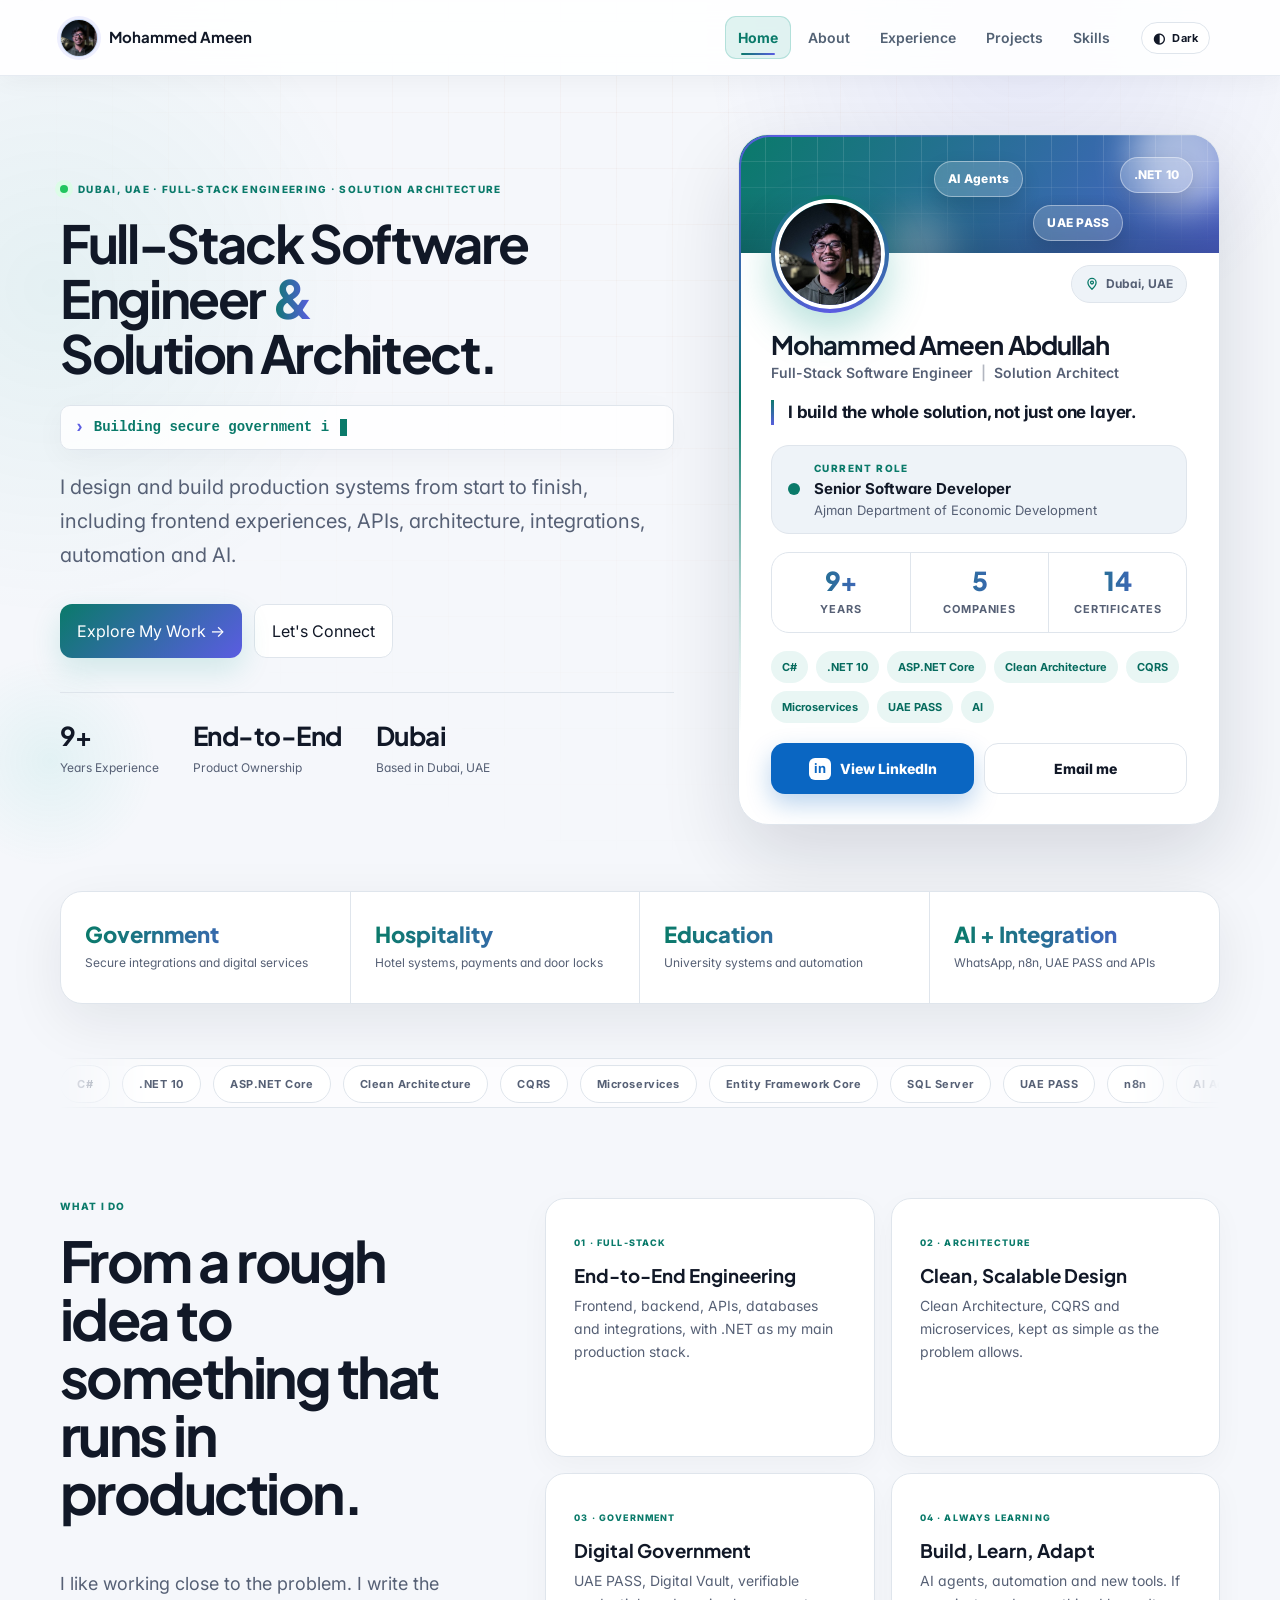
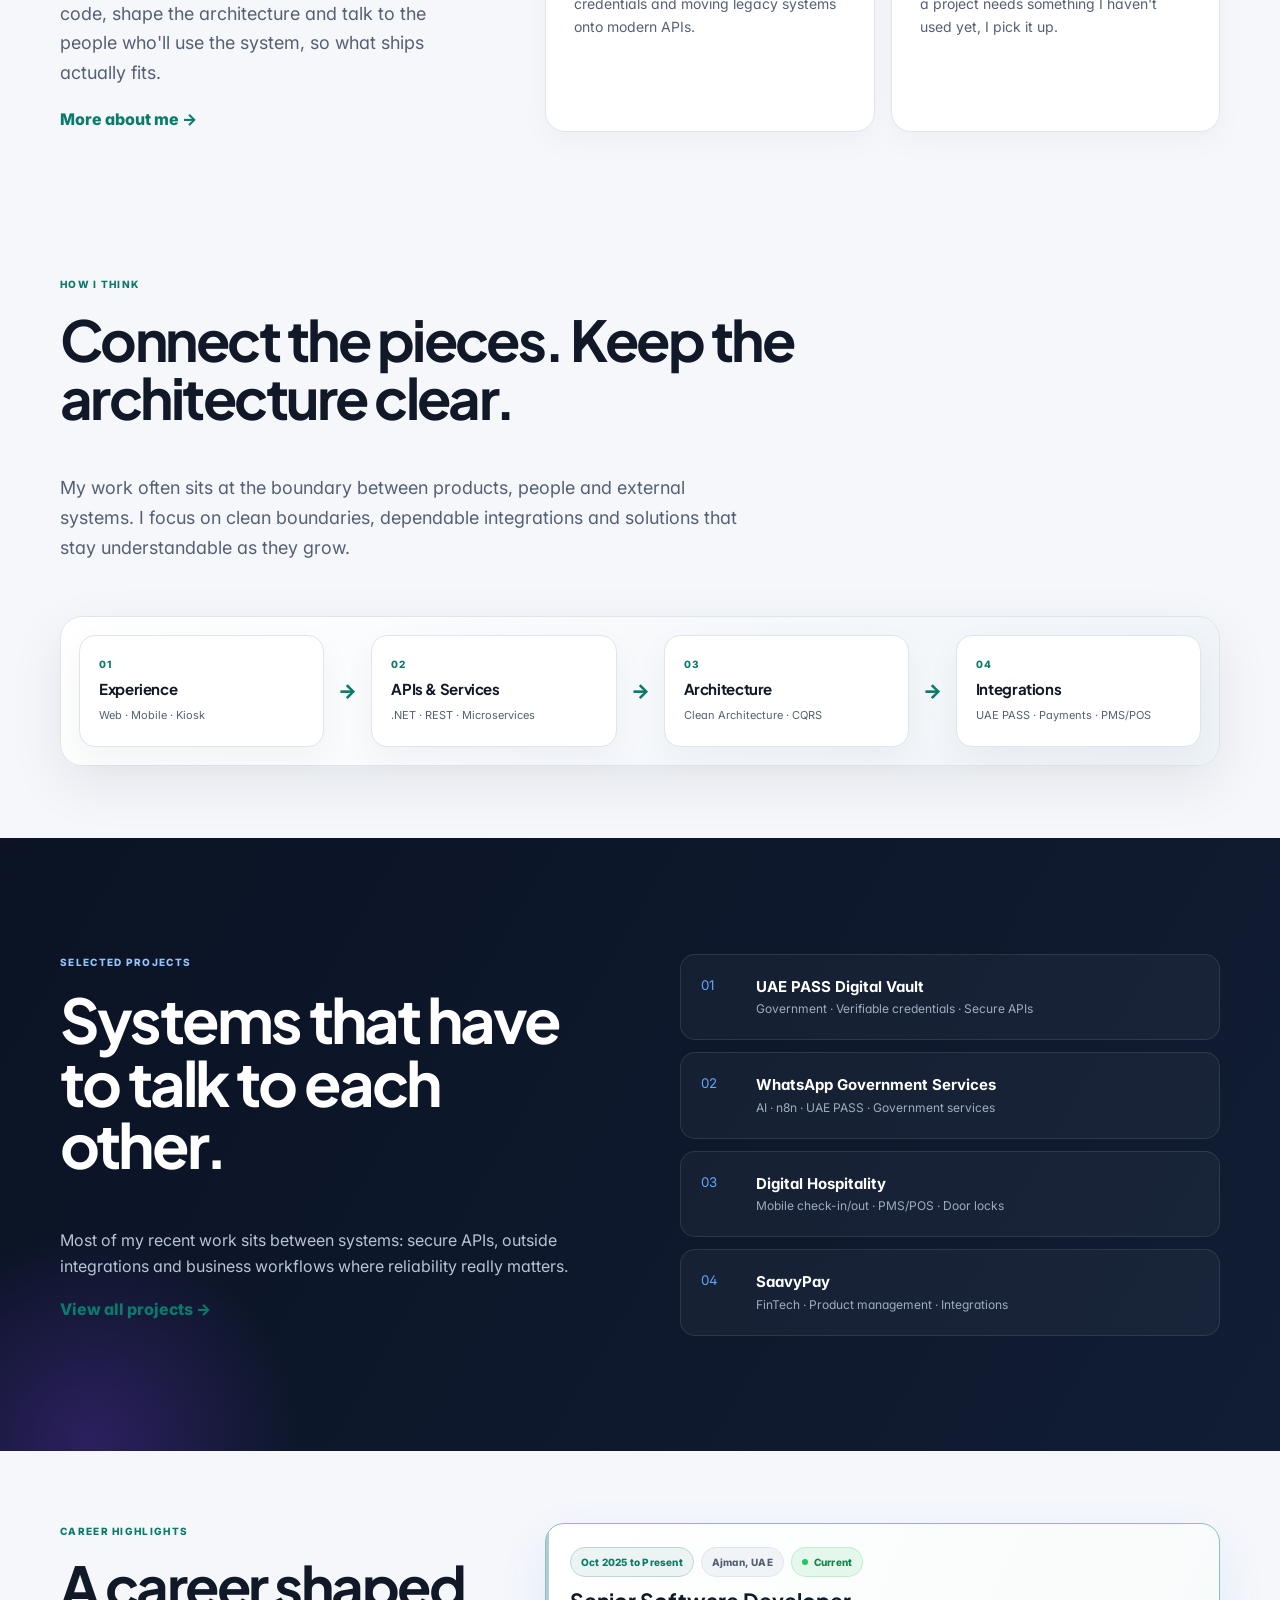
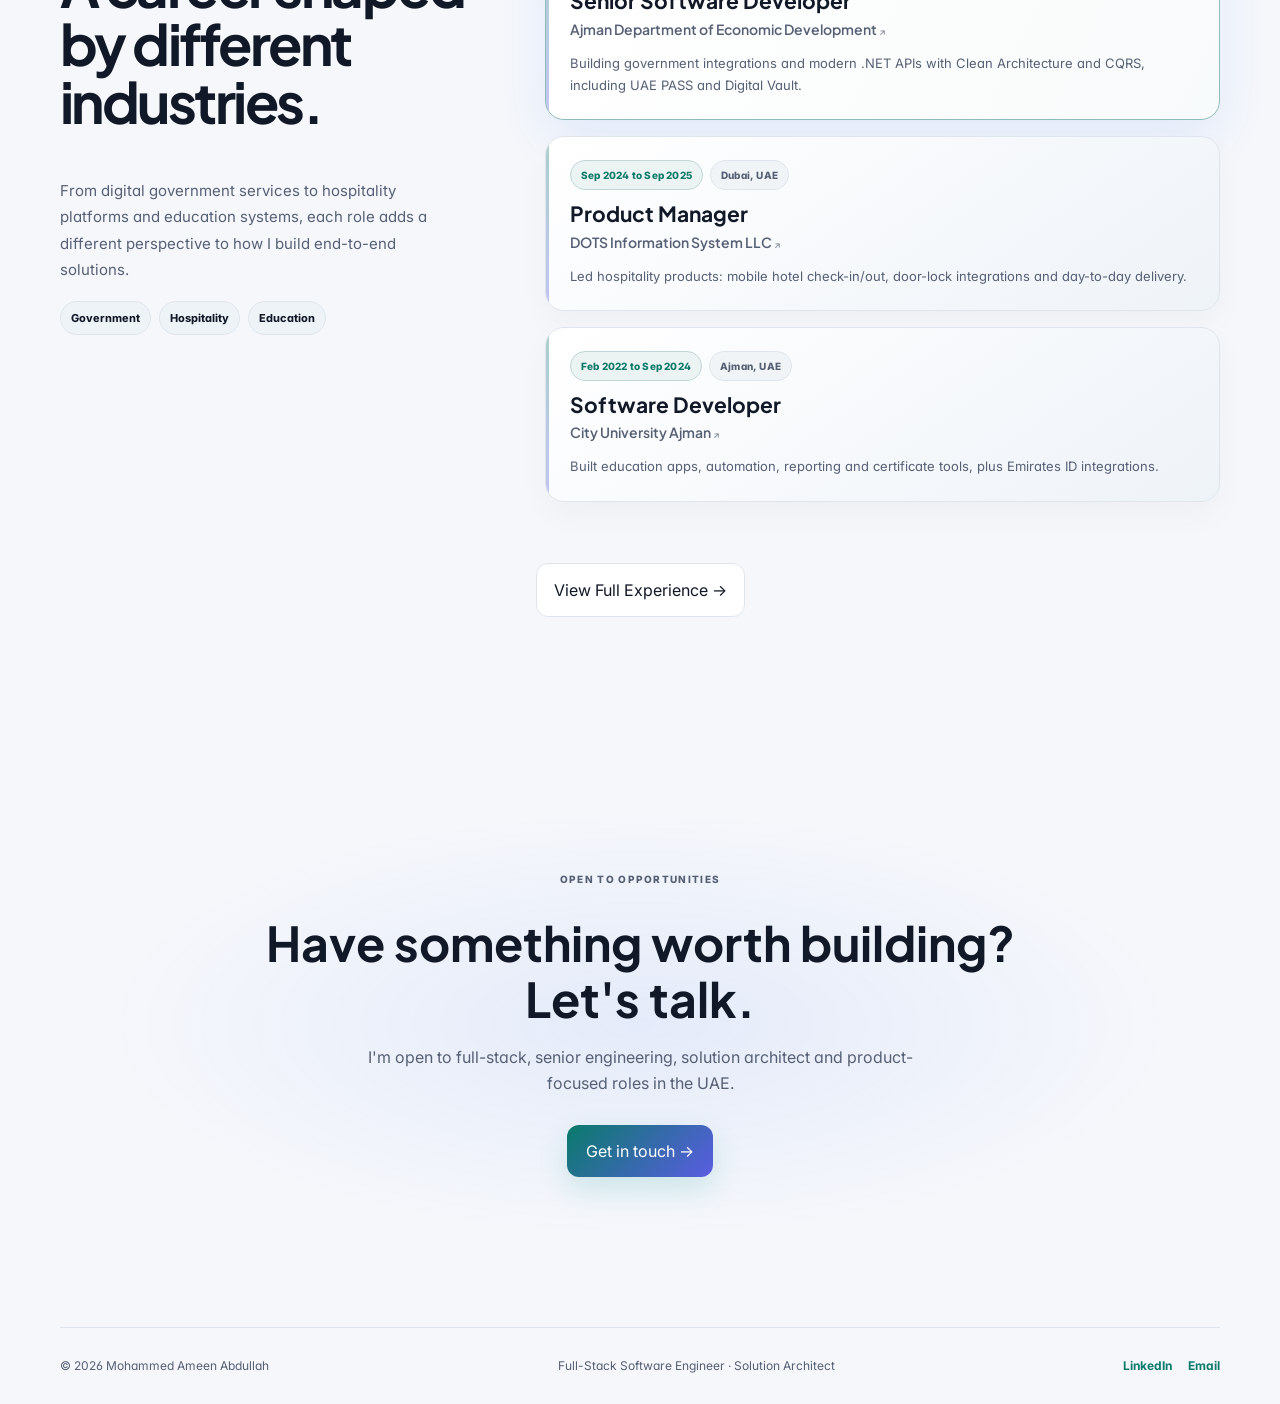
==== commit 92311f8e: "Add files via upload" ====
--- a/index.html
+++ b/index.html
@@ -49,7 +49,6 @@
       <a href="/experience">Experience</a>
       <a href="/projects">Projects</a>
       <a href="/skills">Skills</a>
-      <a href="/contact" class="nav-cta">Contact</a>
     </nav>
   </header>
 
@@ -62,7 +61,7 @@
         <p class="lead">I design and build production systems from start to finish, including frontend experiences, APIs, architecture, integrations, automation and AI.</p>
         <div class="actions">
           <a class="btn primary" href="/projects">Explore My Work →</a>
-          <a class="btn ghost" href="/contact">Let's Connect</a>
+          <a class="btn ghost" href="mailto:ameen412@gmail.com">Let's Connect</a>
         </div>
         <div class="quick-facts">
           <div><b data-count="9" data-suffix="+">9+</b><span>Years Experience</span></div>
@@ -194,7 +193,7 @@
         <p class="eyebrow">OPEN TO OPPORTUNITIES</p>
         <h2>Have something worth building? Let's talk.</h2>
         <p>I'm open to full-stack, senior engineering, solution architect and product-focused roles in the UAE.</p>
-        <a class="btn primary" href="/contact">Get in touch →</a>
+        <a class="btn primary" href="mailto:ameen412@gmail.com">Get in touch →</a>
       </div>
     </section>
   </main>
--- a/styles.css
+++ b/styles.css
@@ -1938,7 +1938,7 @@
   border:1px solid var(--line)!important;border-radius:999px!important;
   background:rgba(255,255,255,.84)!important;-webkit-backdrop-filter:blur(18px) saturate(160%);backdrop-filter:blur(18px) saturate(160%);
   box-shadow:0 14px 40px rgba(15,23,42,.16)!important;transform:none!important;z-index:1000;
-  animation:pillIn .45s cubic-bezier(.2,.7,.2,1) both;transition:padding .35s ease,box-shadow .3s}
+  animation:pillIn .45s cubic-bezier(.2,.7,.2,1) backwards;transition:padding .35s ease,box-shadow .3s,transform .4s cubic-bezier(.2,.7,.2,1),opacity .3s}
 html[data-theme="dark"] .site-header.is-compact{background:rgba(14,20,32,.84)!important;box-shadow:0 16px 44px rgba(0,0,0,.5)!important}
 .site-header.is-compact .brand{gap:11px;min-width:0;flex:none}
 .site-header.is-compact .brand-avatar{width:42px;height:42px;flex:none}
@@ -1949,9 +1949,9 @@
     transition:max-width .5s cubic-bezier(.2,.7,.2,1),opacity .25s,margin .35s,padding .35s,border-width .35s}
   .site-header.is-compact .theme-toggle{padding-inline:0!important;border-width:0!important}
   .site-header.is-compact .menu{display:none!important}
-  .site-header.is-compact:hover,.site-header.is-compact:focus-within,.site-header.is-compact.is-open{padding-right:12px!important}
-  .site-header.is-compact:hover .nav,.site-header.is-compact:focus-within .nav,.site-header.is-compact.is-open .nav{max-width:680px;opacity:1;margin-left:20px!important;pointer-events:auto}
-  .site-header.is-compact:hover .theme-toggle,.site-header.is-compact:focus-within .theme-toggle,.site-header.is-compact.is-open .theme-toggle{max-width:160px;opacity:1;margin-left:8px!important;padding-inline:12px!important;border-width:1px!important;pointer-events:auto}
+  .site-header.is-compact.is-hover,.site-header.is-compact.is-kbd,.site-header.is-compact.is-open{padding-right:12px!important}
+  .site-header.is-compact.is-hover .nav,.site-header.is-compact.is-kbd .nav,.site-header.is-compact.is-open .nav{max-width:680px;opacity:1;margin-left:20px!important;pointer-events:auto}
+  .site-header.is-compact.is-hover .theme-toggle,.site-header.is-compact.is-kbd .theme-toggle,.site-header.is-compact.is-open .theme-toggle{max-width:160px;opacity:1;margin-left:8px!important;padding-inline:12px!important;border-width:1px!important;pointer-events:auto}
 }
 @media(max-width:850px){
   .site-header.is-compact{padding-right:8px!important;left:14px!important}
@@ -1974,3 +1974,36 @@
     border-radius:20px!important;box-shadow:0 20px 50px rgba(15,23,42,.2)!important;padding:10px!important}
   html[data-theme="dark"] .site-header.is-compact .nav.open{box-shadow:0 22px 56px rgba(0,0,0,.55)!important}
 }
+
+/* =========================================================
+   NAVBAR: hide on scroll down, sliding page indicator
+   ========================================================= */
+.site-header.is-compact.pill-hidden{transform:translateY(calc(-100% - 24px))!important;opacity:0;pointer-events:none}
+
+.nav{position:relative}
+.nav a{position:relative;z-index:1;background:transparent!important;transition:color .25s,transform .25s cubic-bezier(.2,.7,.2,1)}
+.nav a:hover,.nav a.active,html[data-theme="dark"] .nav a:hover,html[data-theme="dark"] .nav a.active{background:transparent!important}
+.nav a:hover{transform:translateY(-1px)}
+.nav a:active{transform:scale(.96)}
+.nav a.active{color:var(--accent);font-weight:700}
+.nav-indicator{position:absolute;left:0;top:0;z-index:0;width:var(--w,0);height:var(--h,0);transform:translate(var(--x,0),var(--y,0));
+  border-radius:11px;background:rgba(15,157,138,.12);box-shadow:inset 0 0 0 1px rgba(15,157,138,.22);opacity:0;pointer-events:none;
+  transition:transform .5s cubic-bezier(.2,.8,.2,1),width .5s cubic-bezier(.2,.8,.2,1),height .35s,opacity .25s}
+.nav-indicator.on{opacity:1}
+.nav-indicator.no-anim{transition:none!important}
+.nav-indicator:after{content:"";position:absolute;left:24%;right:24%;bottom:4px;height:2px;border-radius:2px;background:linear-gradient(90deg,var(--accent),var(--accent2,#5b5ce2))}
+html[data-theme="dark"] .nav-indicator{background:rgba(45,212,191,.14);box-shadow:inset 0 0 0 1px rgba(45,212,191,.28)}
+html[data-theme="dark"] .nav a.active{color:#7ef0dd}
+@keyframes navIn{from{opacity:0;transform:translateY(-10px)}to{opacity:1;transform:none}}
+.nav.intro a{animation:navIn .55s cubic-bezier(.2,.7,.2,1) backwards;animation-delay:calc(var(--i,0)*70ms + 120ms)}
+@media(max-width:850px){.nav-indicator{border-radius:12px}.nav-indicator:after{left:14px;right:auto;width:22px;bottom:auto;top:50%;height:2px;transform:translateY(-50%) translateX(-14px);display:none}}
+@media(prefers-reduced-motion:reduce){.nav-indicator{transition:none}.nav.intro a{animation:none}.nav a:hover{transform:none}}
+
+/* nav polish: no leftover box behind links; current page dims while another link is hovered */
+@media(min-width:851px){.site-header .nav,html[data-theme="dark"] .site-header .nav{background:transparent!important;border-color:transparent!important;box-shadow:none!important}}
+.nav.is-hovering a.active:not(:hover){color:var(--muted)!important;font-weight:600}
+html[data-theme="dark"] .nav.is-hovering a.active:not(:hover){color:#aebbd0!important}
+@media(max-width:850px){
+  html .site-header.is-compact .nav.open{background-color:#ffffff!important}
+  html[data-theme="dark"] .site-header.is-compact .nav.open{background-color:#0d1422!important}
+}
